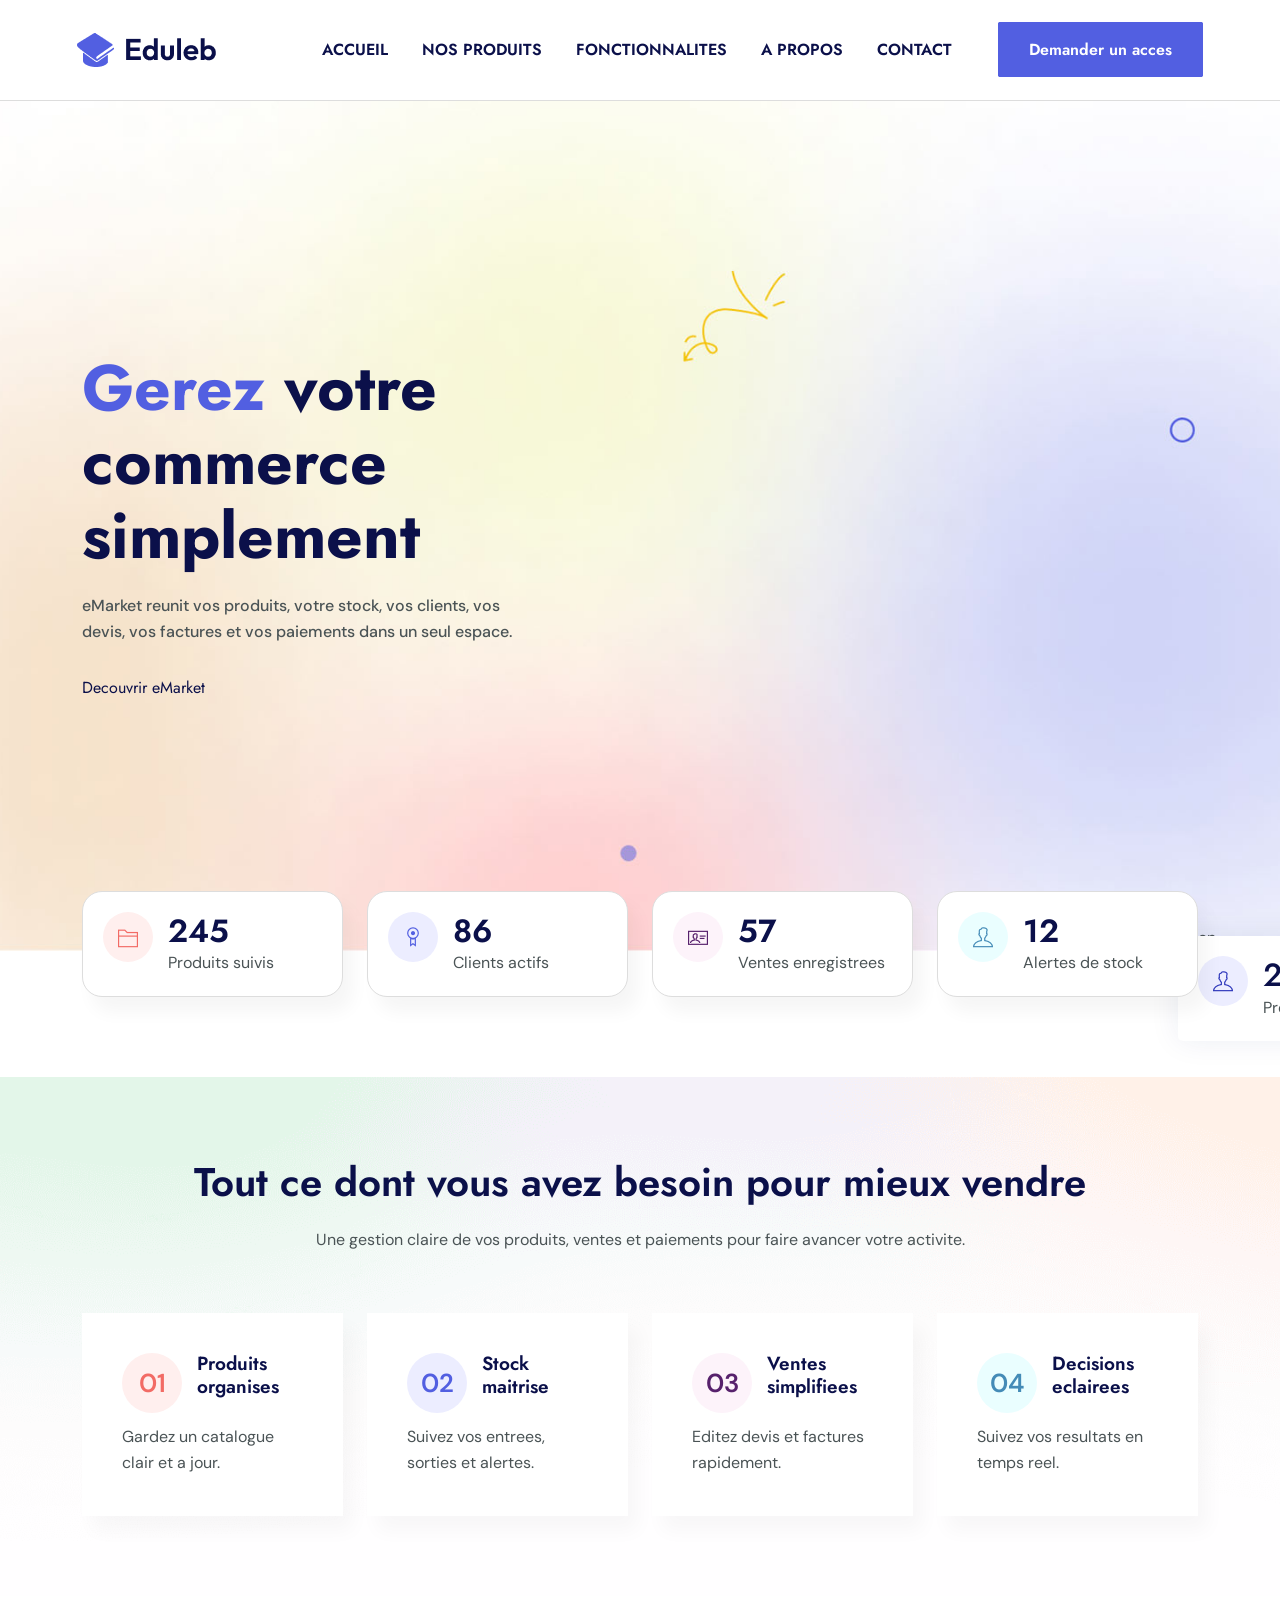
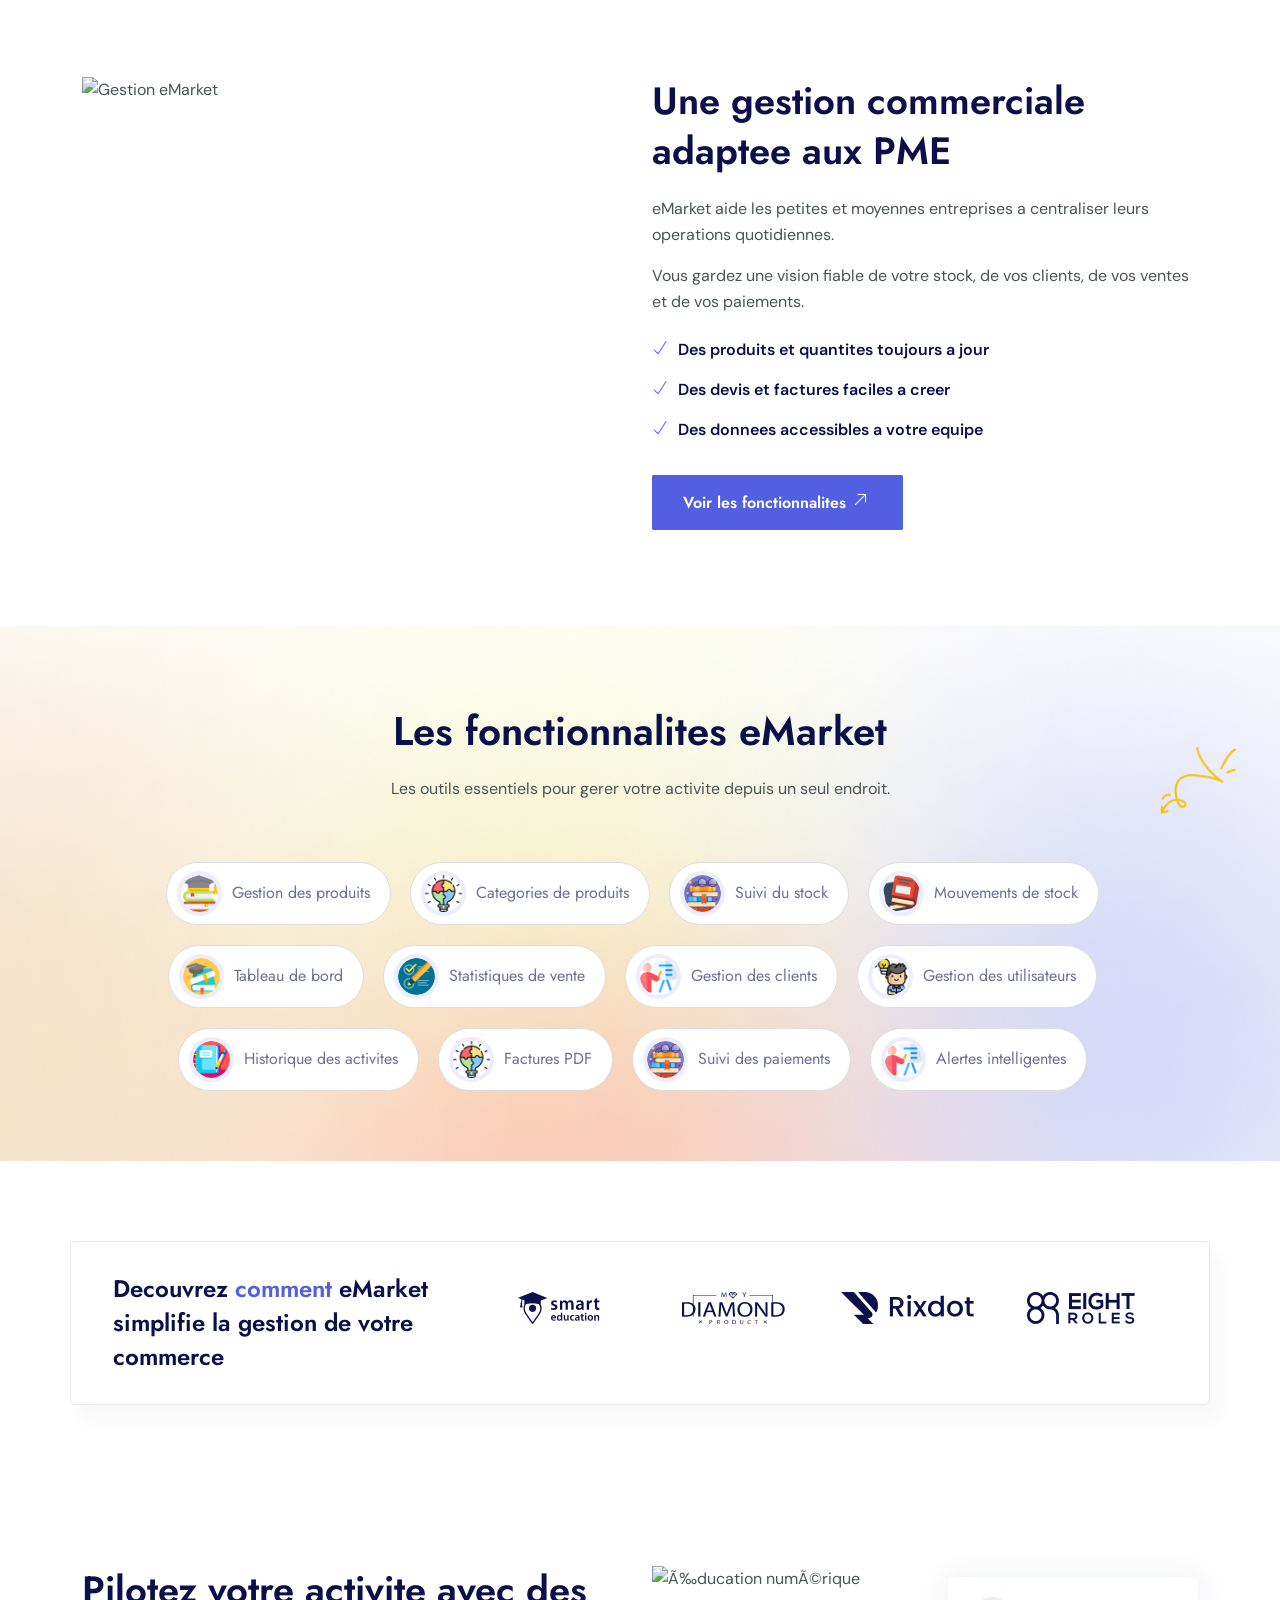
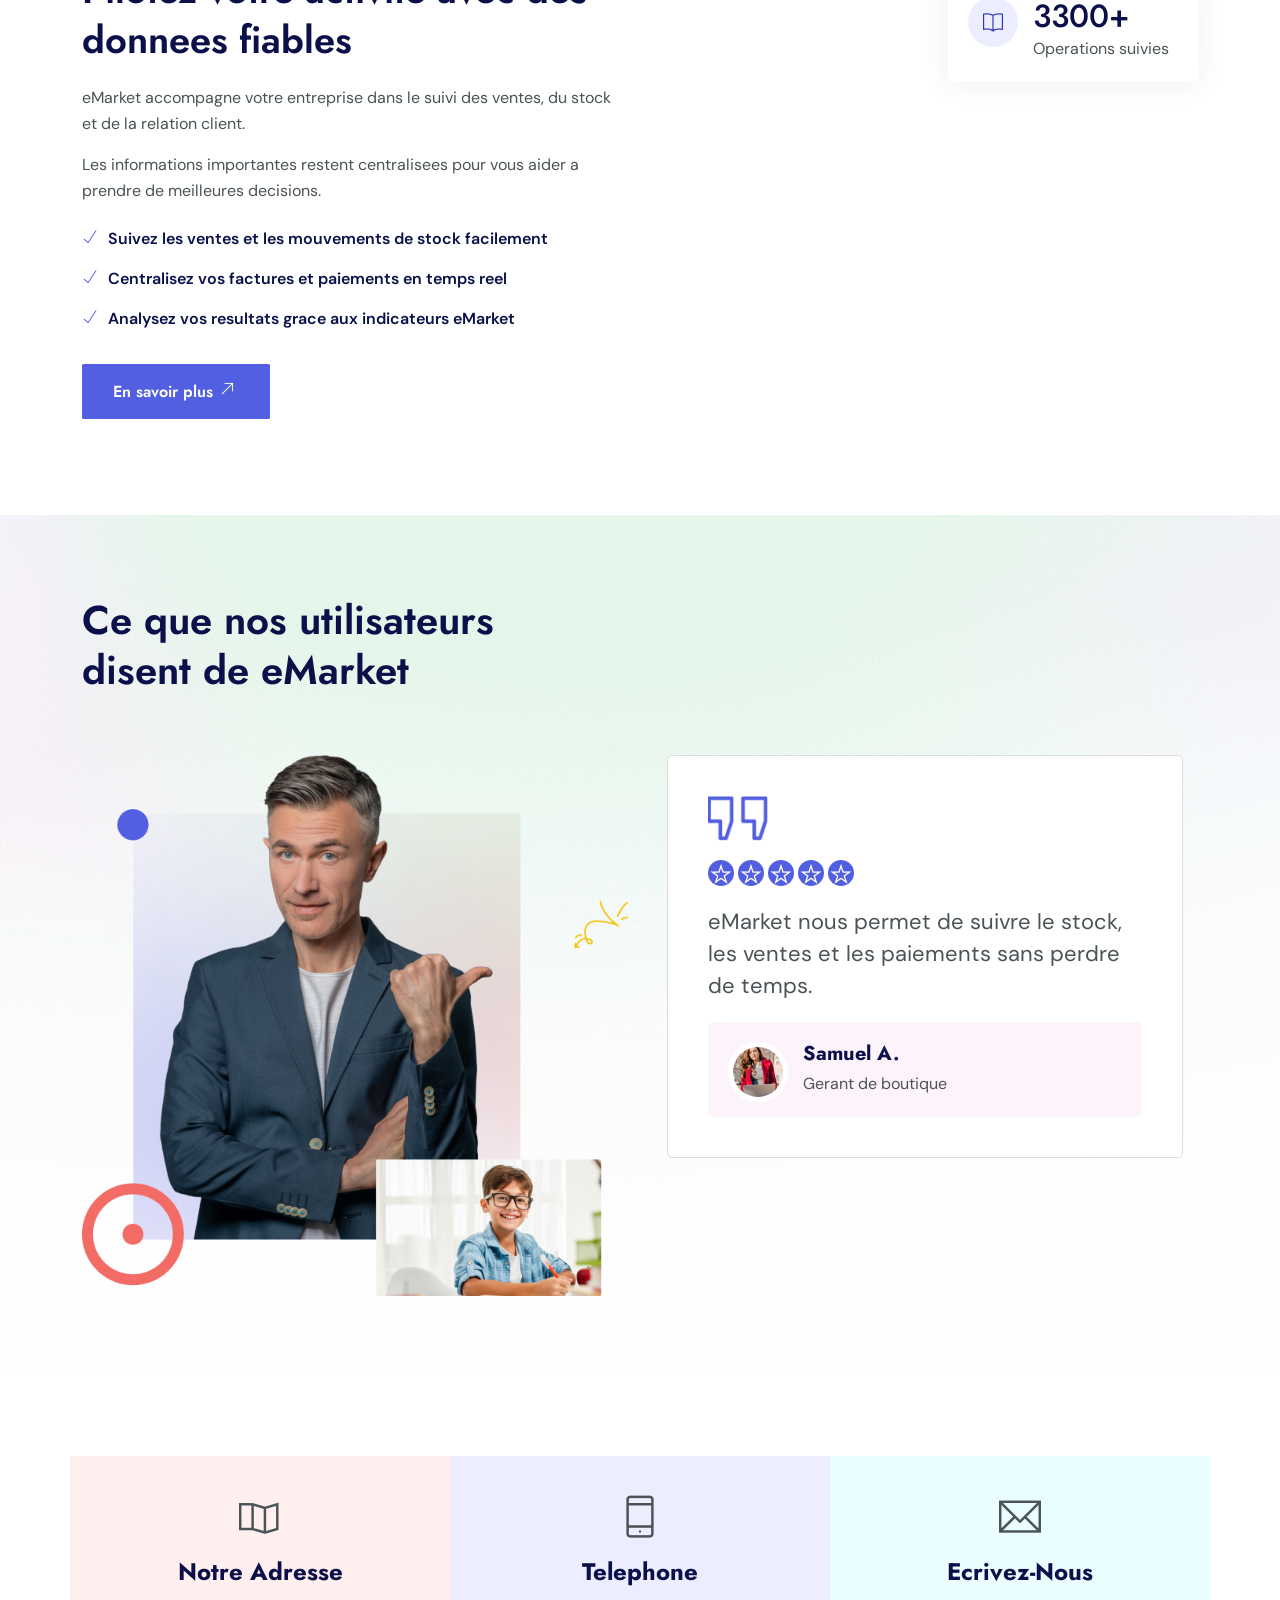
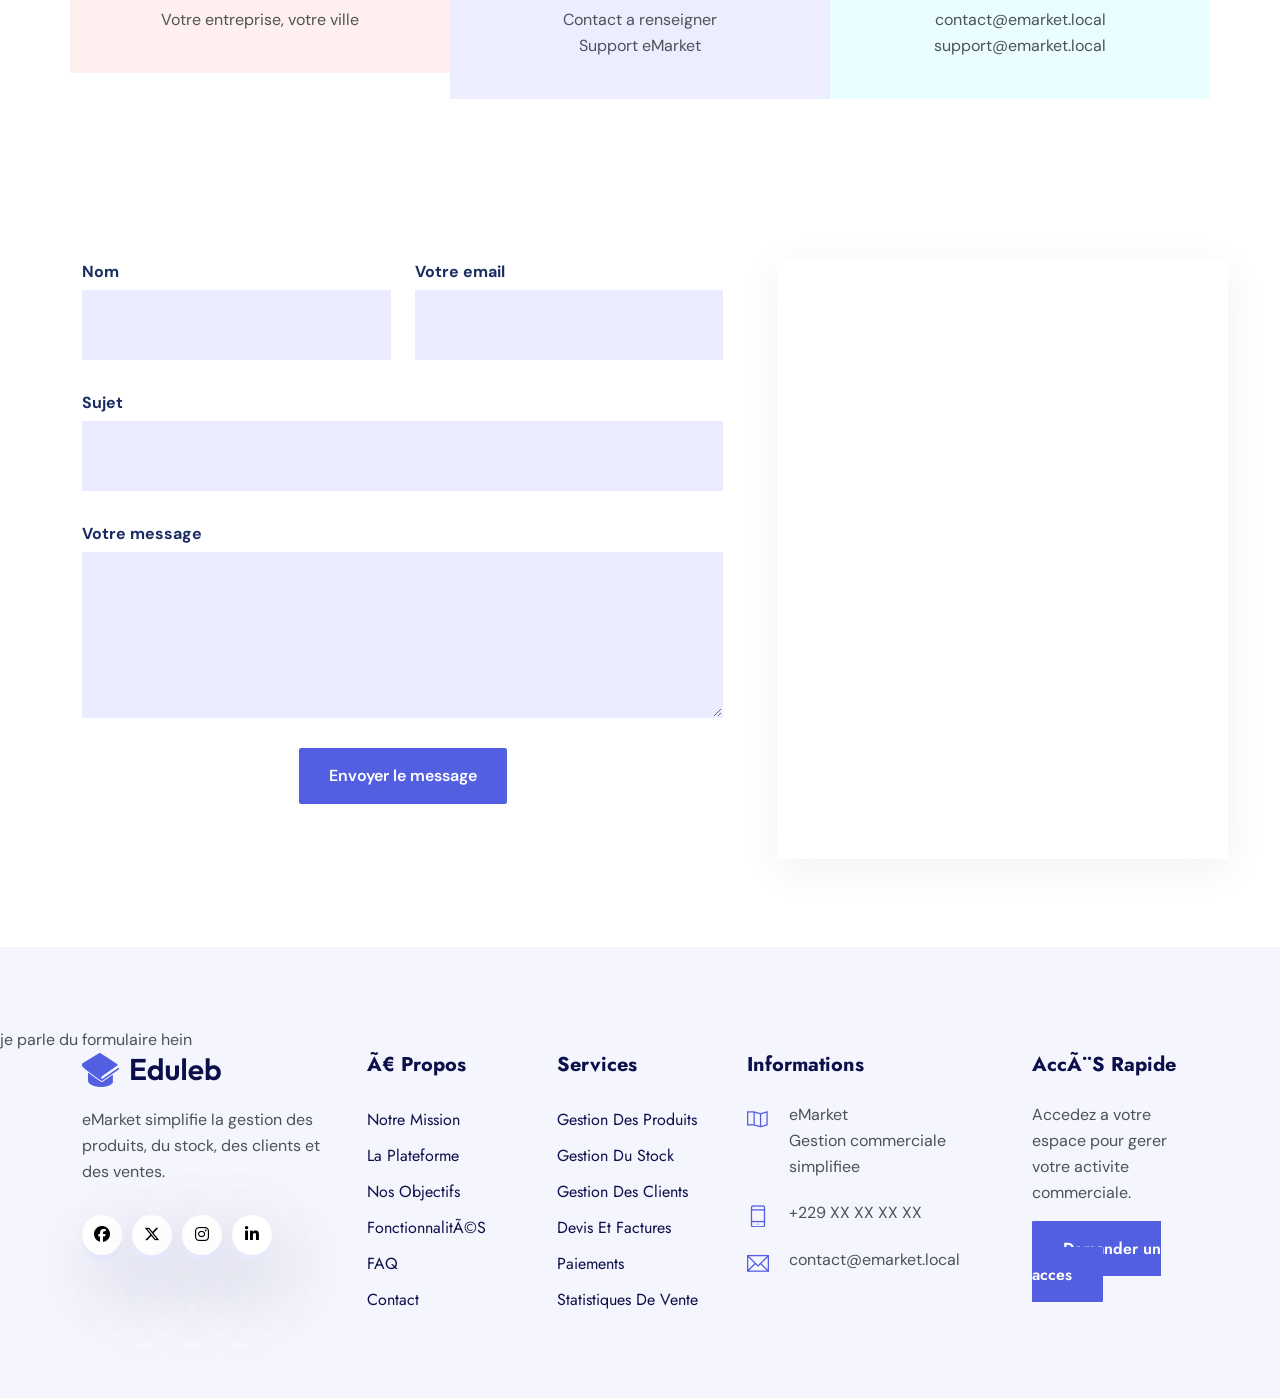
==== font end/index.html @ 676cc9a5 "Mise à jour du projet eMarket et ajout du logo" ====
﻿<!DOCTYPE html>
<html lang="fr">

<head>
    <!-- Meta -->
    <meta charset="utf-8">
    <meta http-equiv="X-UA-Compatible" content="IE=edge">
    <meta name="viewport" content="width=device-width, initial-scale=1, shrink-to-fit=no">
    <meta name="description" content="eMarket - Gestion commerciale pour PME">
    <meta name="keywords" content="produits, stock, clients, devis, factures, paiements">
    <title>eMarket - Gestion commerciale</title>

    <!-- Bootstrap -->
    <link rel="stylesheet" href="assets/bootstrap/css/bootstrap.min.css">
    <!-- Google Fonts -->
    <link href="https://fonts.googleapis.com/css2?family=DM+Sans:ital,opsz,wght@0,9..40,100..1000;1,9..40,100..1000&display=swap" rel="stylesheet">
    <link href="https://fonts.googleapis.com/css2?family=Jost:ital,wght@0,100..900;1,100..900&display=swap" rel="stylesheet">
    <!-- Font Awesome -->
    <link rel="stylesheet" href="https://cdnjs.cloudflare.com/ajax/libs/font-awesome/6.5.2/css/all.min.css">
    <link rel="stylesheet" href="assets/fonts/font-awesome.min.css">
    <link rel="stylesheet" href="assets/fonts/themify-icons.css">
    <!-- Owl Carousel -->
    <link rel="stylesheet" href="assets/owlcarousel/css/owl.carousel.css">
    <link rel="stylesheet" href="assets/owlcarousel/css/owl.theme.css">
    <!-- Mobile Menu -->
    <link rel="stylesheet" href="assets/css/jquery-simple-mobilemenu.css">
    <!-- Magnific Popup -->
    <link rel="stylesheet" href="assets/css/magnific-popup.css">
    <!-- Animate -->
    <link rel="stylesheet" href="assets/css/animate.css">
    <!-- Main Style -->
    <link rel="stylesheet" href="assets/css/style.css">

    <!-- Style additionnel pour le dÃ©filement fluide -->
    <style>
        html {
            scroll-behavior: smooth;
        }
        /* Ajustement pour le menu fixe (si applicable) */
        section[id] {
            scroll-margin-top: 80px;
        }
    </style>

    <!-- HTML5 shim for IE -->
    <!--[if lt IE 9]>
      <script src="https://oss.maxcdn.com/html5shiv/3.7.2/html5shiv.min.js"></script>
      <script src="https://oss.maxcdn.com/respond/1.4.2/respond.min.js"></script>
    <![endif]-->
</head>

<body data-spy="scroll" data-offset="80">

    <!-- ===== PRELOADER ===== -->
    <div class="preloaders">
        <span class="loader"></span>
    </div>

    <!-- ===== NAVBAR ===== -->
    <div id="navigation" class="navbar-light bg-faded site-navigation">
        <div class="container-fluid">
            <div class="row">

                <!-- Logo -->
                <div class="col-20 align-self-center">
                    <div class="site-logo">
                        <a href="#home"><img src="assets/img/logo.png" alt="eMarket"></a>
                    </div>
                </div>

                <!-- Menu principal (liens internes) -->
                <div class="col-60 d-flex">
                    <nav id="main-menu">
    <ul>
        <li><a href="#home">Accueil</a></li>
        <li><a href="#produits">Nos produits</a></li>
        <li><a href="#procedures">Fonctionnalites</a></li>
        <li><a href="#about">A propos</a></li>
        <li><a href="#contact">Contact</a></li>
    </ul>
</nav>
                </div>

                <!-- Bouton espace personnel (lien externe) -->
                <div class="col-20 d-none d-xl-block text-end align-self-center">
                    <a href="#contact" class="btn_one">Demander un acces</a>
                </div>

                <!-- Menu mobile -->
                <ul class="mobile_menu">
    <li><a href="#home">Accueil</a></li>
    <li><a href="#produits">Nos produits</a></li>
    <li><a href="#procedures">Fonctionnalites</a></li>
    <li><a href="#about">A propos</a></li>
    <li><a href="#contact">Contact</a></li>
</ul>

            </div><!-- /row -->
        </div><!-- /container-fluid -->
    </div>
    <!-- ===== END NAVBAR ===== -->


    <!-- ===== SECTION : ACCUEIL (HERO) ===== -->
    <section id="home" class="home_bg hb_height" style="background-image: url(assets/img/bg/home-bg.jpg); background-size:cover; background-position: center center;">
        <div class="container">
            <div class="row">
                <div class="col-lg-6 col-sm-12 col-xs-12">
                    <div class="hero-text ht_top"><h1><span>Gerez</span> votre commerce simplement</h1><p>eMarket reunit vos produits, votre stock, vos clients, vos devis, vos factures et vos paiements dans un seul espace.</p></div>
                    <a href="#produits" class="hero-btn">Decouvrir eMarket</a>
                </div>
                <div class="col-lg-6 col-sm-12 col-xs-12">
                    <div class="hero-text-img">
                        <img src="assets/img/hero2.png" class="img-fluid" alt="Illustration">
                        <div class="home_ps">
                            <span class="ti-user"></span>
                            <h2>245</h2>
                            <p>Produits suivis</p>
                        </div>
                    </div>
                </div>
            </div><!-- /row -->
        </div><!-- /container -->
    </section>
    <!-- ===== END ACCUEIL ===== -->


    <!-- ===== COUNTERS ===== -->
    <section class="count_area counter_feature">
  <div class="container"><div class="row">
    <div class="col-lg-3 col-sm-6 col-xs-12"><div class="single-counter"><span class="ti-folder sc_one"></span><h2 class="counter-num">245</h2><p>Produits suivis</p></div></div>
    <div class="col-lg-3 col-sm-6 col-xs-12"><div class="single-counter"><span class="ti-medall-alt sc_two"></span><h2 class="counter-num">86</h2><p>Clients actifs</p></div></div>
    <div class="col-lg-3 col-sm-6 col-xs-12"><div class="single-counter"><span class="ti-id-badge sc_three"></span><h2 class="counter-num">57</h2><p>Ventes enregistrees</p></div></div>
    <div class="col-lg-3 col-sm-6 col-xs-12"><div class="single-counter"><span class="ti-user sc_four"></span><h2 class="counter-num">12</h2><p>Alertes de stock</p></div></div>
  </div></div>
</section>
    <!-- ===== END COUNTERS ===== -->


    <!-- ===== SECTION : POURQUOI NOUS (prÃ©-about) ===== -->
    <section id="produits" class="top_cat__area section-padding" style="background-image: url(assets/img/bg/shape-1.png); background-size:cover; background-position: center center;">
  <div class="container"><div class="section-title text-center"><h2>Tout ce dont vous avez besoin pour mieux vendre</h2><p>Une gestion claire de vos produits, ventes et paiements pour faire avancer votre activite.</p></div><div class="row">
    <div class="col-lg-3 col-sm-6 col-xs-12 wow fadeInUp"><div class="single_tp"><span class="sc_one">01</span><h3>Produits <br>organises</h3><p>Gardez un catalogue clair et a jour.</p></div></div>
    <div class="col-lg-3 col-sm-6 col-xs-12 wow fadeInUp"><div class="single_tp"><span class="sc_two">02</span><h3>Stock <br>maitrise</h3><p>Suivez vos entrees, sorties et alertes.</p></div></div>
    <div class="col-lg-3 col-sm-6 col-xs-12 wow fadeInUp"><div class="single_tp"><span class="sc_three">03</span><h3>Ventes <br>simplifiees</h3><p>Editez devis et factures rapidement.</p></div></div>
    <div class="col-lg-3 col-sm-6 col-xs-12 wow fadeInUp"><div class="single_tp"><span class="sc_four">04</span><h3>Decisions <br>eclairees</h3><p>Suivez vos resultats en temps reel.</p></div></div>
  </div></div>
</section>
    <!-- ===== END POURQUOI NOUS ===== -->


    <!-- ===== SECTION : Ã€ PROPOS ===== -->
    <section id="about" class="ab_area section-padding">
        <div class="container">
            <div class="row">
                <div class="col-lg-6 col-sm-12 col-xs-12 wow fadeInUp" data-wow-duration="1s" data-wow-delay="0.2s" data-wow-offset="0">
                    <div class="ab_img">
                        <img src="assets/img/imageprof.png" class="img-fluid" alt="Gestion eMarket">
                    </div>
                </div>
                <div class="col-lg-6 col-sm-12 col-xs-12 wow fadeInUp" data-wow-duration="1s" data-wow-delay="0.1s" data-wow-offset="0">
                    <div class="ab_content"><h2>Une gestion commerciale adaptee aux PME</h2><p>eMarket aide les petites et moyennes entreprises a centraliser leurs operations quotidiennes.</p><p>Vous gardez une vision fiable de votre stock, de vos clients, de vos ventes et de vos paiements.</p><ul><li><span class="ti-check"></span>Des produits et quantites toujours a jour</li><li><span class="ti-check"></span>Des devis et factures faciles a creer</li><li><span class="ti-check"></span>Des donnees accessibles a votre equipe</li></ul><a class="btn_one" href="#procedures">Voir les fonctionnalites <i class="ti-arrow-top-right"></i></a>
                    </div>
                </div>
            </div><!-- /row -->
        </div><!-- /container -->
    </section>
    <!-- ===== END Ã€ PROPOS ===== -->


    <!-- ===== SECTION : PROCÃ‰DURES (FonctionnalitÃ©s) ===== -->
    <section id="procedures" class="top_cat__area section-padding" style="background-image: url(assets/img/bg/section-2.jpg); background-size:cover; background-position:center center;">
        <div class="container">
            <div class="section-title text-center"><h2>Les fonctionnalites eMarket</h2><p>Les outils essentiels pour gerer votre activite depuis un seul endroit.</p></div>
            <div class="row">
                <div class="col-lg-12 col-sm-12 col-xs-12">
                    <div class="cat_list"><ul>
  <li><a href="#produits"><img src="assets/img/e1.png" alt="">Gestion des produits</a></li>
  <li><a href="#produits"><img src="assets/img/e2.png" alt="">Categories de produits</a></li>
  <li><a href="#produits"><img src="assets/img/e3.png" alt="">Suivi du stock</a></li>
  <li><a href="#"><img src="assets/img/e4.png" alt="">Mouvements de stock</a></li>
  <li><a href="#"><img src="assets/img/e5.png" alt="">Tableau de bord</a></li>
  <li><a href="#"><img src="assets/img/e6.png" alt="">Statistiques de vente</a></li>
  <li><a href="#"><img src="assets/img/e7.png" alt="">Gestion des clients</a></li>
  <li><a href="#"><img src="assets/img/e8.png" alt="">Gestion des utilisateurs</a></li>
  <li><a href="#"><img src="assets/img/e9.png" alt="">Historique des activites</a></li>
  <li><a href="#"><img src="assets/img/e2.png" alt="">Factures PDF</a></li>
  <li><a href="#"><img src="assets/img/e3.png" alt="">Suivi des paiements</a></li>
  <li><a href="#"><img src="assets/img/e7.png" alt="">Alertes intelligentes</a></li>
</ul></div>
                </div>
            </div><!-- /row -->
        </div><!-- /container -->
    </section>
    <!-- ===== END PROCÃ‰DURES ===== -->


    <!-- ===== PARTENAIRES ===== -->
    <div class="partner-logo section-padding">
        <div class="container">
            <div class="row part_bg">
                <div class="col-lg-4 col-sm-4 col-xs-12">
                    <div class="partner_title"><h3>Decouvrez <span>comment</span> eMarket simplifie la gestion de votre commerce</h3></div>
                </div>
                <div class="col-lg-8 col-sm-8 col-xs-12 text-center">
                    <div class="partner">
                        <a href="#"><img src="assets/img/clients/1.png" alt="partenaire"></a>
                        <a href="#"><img src="assets/img/clients/2.png" alt="partenaire"></a>
                        <a href="#"><img src="assets/img/clients/3.png" alt="partenaire"></a>
                        <a href="#"><img src="assets/img/clients/4.png" alt="partenaire"></a>
                        <a href="#"><img src="assets/img/clients/5.png" alt="partenaire"></a>
                        <a href="#"><img src="assets/img/clients/2.png" alt="partenaire"></a>
                        <a href="#"><img src="assets/img/clients/1.png" alt="partenaire"></a>
                        <a href="#"><img src="assets/img/clients/3.png" alt="partenaire"></a>
                        <a href="#"><img src="assets/img/clients/4.png" alt="partenaire"></a>
                    </div>
                </div>
            </div><!-- /row -->
        </div><!-- /container -->
    </div>
    <!-- ===== END PARTENAIRES ===== -->


    <!-- ===== SECTION : PROMO / ENGAGEMENT ===== -->
    <section class="ab_area section-padding">
        <div class="container">
            <div class="row">
                <div class="col-lg-6 col-sm-12 col-xs-12 wow fadeInUp" data-wow-duration="1s" data-wow-delay="0.1s" data-wow-offset="0">
                    <div class="ab_content">
                        <h2>Pilotez votre activite avec des donnees fiables</h2><p>eMarket accompagne votre entreprise dans le suivi des ventes, du stock et de la relation client.</p><p>Les informations importantes restent centralisees pour vous aider a prendre de meilleures decisions.</p><ul><li><span class="ti-check"></span>Suivez les ventes et les mouvements de stock facilement</li><li><span class="ti-check"></span>Centralisez vos factures et paiements en temps reel</li><li><span class="ti-check"></span>Analysez vos resultats grace aux indicateurs eMarket</li></ul>
                        <a class="btn_one" href="#contact">En savoir plus <i class="ti-arrow-top-right"></i></a>
                    </div>
                </div>
                <div class="col-lg-6 col-sm-12 col-xs-12 wow fadeInUp" data-wow-duration="1s" data-wow-delay="0.2s" data-wow-offset="0">
                    <div class="ab_img">
                        <img src="assets/img/image.png" class="img-fluid" alt="Ã‰ducation numÃ©rique">
                        <div class="home_ps2">
                            <span class="ti-book"></span>
                            <h2> 3300+</h2>
                            <p>Operations suivies</p>
                        </div>
                    </div>
                </div>
            </div><!-- /row -->
        </div><!-- /container -->
    </section>
    <!-- ===== END PROMO ===== -->


    <!-- ===== TESTIMONIALS ===== -->
    <section class="testi_area section-padding">
        <div class="container">
            <div class="section-title"><h2>Ce que nos utilisateurs <br>disent de eMarket</h2></div>
            <div class="row">
                <div class="col-lg-6 col-sm-12 col-xs-12">
                    <div class="ab_img">
                        <img src="assets/img/review.png" class="img-fluid" alt="Avis">
                    </div>
                </div>
                <div class="col-lg-6 col-sm-12 col-xs-12">
                    <div id="testimonial-slider" class="owl-carousel">
                        <!-- TÃ©moignage 1 -->
                        <div class="testimonial">
                            <img src="assets/img/quote.png" alt="">
                            <div class="testimonial_content"><i class="ti-star"></i><i class="ti-star"></i><i class="ti-star"></i><i class="ti-star"></i><i class="ti-star"></i><p>eMarket nous permet de suivre le stock, les ventes et les paiements sans perdre de temps.</p></div>
                            <div class="testi_pic_title">
                                <img src="assets/img/testimonial/1.png" alt="">
                                <h4>Samuel A.</h4><p>Gerant de boutique</p>
                            </div>
                        </div>
                        <!-- TÃ©moignage 2 -->
                        <div class="testimonial">
                            <img src="assets/img/quote.png" alt="">
                            <div class="testimonial_content"><i class="ti-star"></i><i class="ti-star"></i><i class="ti-star"></i><i class="ti-star"></i><i class="ti-star"></i><p>eMarket nous permet de suivre le stock, les ventes et les paiements sans perdre de temps.</p></div>
                            <div class="testi_pic_title">
                                <img src="assets/img/testimonial/2.png" alt="">
                                <h4>Clarisse M.</h4><p>Responsable des ventes</p>
                            </div>
                        </div>
                        <!-- TÃ©moignage 3 -->
                        <div class="testimonial">
                            <img src="assets/img/quote.png" alt="">
                            <div class="testimonial_content"><i class="ti-star"></i><i class="ti-star"></i><i class="ti-star"></i><i class="ti-star"></i><i class="ti-star"></i><p>eMarket nous permet de suivre le stock, les ventes et les paiements sans perdre de temps.</p></div>
                            <div class="testi_pic_title">
                                <img src="assets/img/testimonial/3.png" alt="">
                                <h4>Paul K.</h4><p>Gestionnaire de stock</p>
                            </div>
                        </div>
                    </div><!-- /owl-carousel -->
                </div>
            </div><!-- /row -->
        </div><!-- /container -->
    </section>
    <!-- ===== END TESTIMONIALS ===== -->


    <!-- ===== SECTION : CONTACT ===== -->
   <section class="address_area section-padding">
			<div class="container">
				<div class="row text-center">
					<div class="col-lg-4 col-sm-4 col-xs-12 no-padding wow fadeInUp" data-wow-duration="1s" data-wow-delay="0.1s" data-wow-offset="0">
						<div class="single_address sa_one">
							<i class="ti-map"></i>
							<h4>Notre adresse</h4>
							<p>Votre entreprise, votre ville</p>
						</div>
					</div><!-- END COL -->
					<div class="col-lg-4 col-sm-4 col-xs-12 no-padding wow fadeInUp" data-wow-duration="1s" data-wow-delay="0.2s" data-wow-offset="0">
						<div class="single_address sa_two">
							<i class="ti-mobile"></i>
							<h4>Telephone</h4>
							<p>Contact a renseigner</p>
							<p>Support eMarket</p>
						</div>
					</div><!-- END COL -->
					<div class="col-lg-4 col-sm-4 col-xs-12 no-padding wow fadeInUp" data-wow-duration="1s" data-wow-delay="0.3s" data-wow-offset="0">
						<div class="single_address sa_three">
							<i class="ti-email"></i>
							<h4>Ecrivez-nous</h4>
							<p>contact@emarket.local</p>
							<p>support@emarket.local</p>
						</div>
					</div><!-- END COL -->			  
				</div><!--- END ROW -->
			</div><!--- END CONTAINER -->
		</section>
		<!-- END ADDRESS -->	

		<!-- CONTACT -->
		<div id="contact" class="contact_area section-padding">
			<div class="container">			
				<div class="row">					
					<div class="col-lg-7 col-sm-12 col-xs-12 wow fadeInUp" data-wow-duration="1s" data-wow-delay="0.2s" data-wow-offset="0">		
						<div class="contact">
							<form class="form" name="enq" method="post" action="contact.php" onsubmit="return validation();">
								<div class="row">
									<div class="form-group col-md-6">
										<label for="">Nom</label>
										<input type="text" name="name" class="form-control" required="required">
									</div>
									<div class="form-group col-md-6">
										<label for="">Votre email</label>
										<input type="email" name="email" class="form-control" required="required">
									</div>
									<div class="form-group col-md-12">
										<label for="">Sujet</label>
										<input type="text" name="subject" class="form-control" required="required">
									</div>
									<div class="form-group col-md-12">
										<label for="">Votre message</label>
										<textarea rows="6" name="message" class="form-control" required="required"></textarea>
									</div>
									<div class="col-md-12 text-center">
										<button type="submit" value="Send message" name="submit" id="submitButton" class="btn_one" title="Submit Your Message!">Envoyer le message</button>
									</div>
								</div>
							</form>
						</div>
					</div><!-- END COL  -->
					<div class="col-lg-5 col-sm-12 col-xs-12 wow fadeInUp" data-wow-duration="1s" data-wow-delay="0.2s" data-wow-offset="0">		<div class="map">
							<iframe src="https://www.google.com/maps/place/Cit%C3%A9+minist%C3%A9rielle/@6.3512042,2.4020654,17z/data=!3m1!4b1!4m6!3m5!1s0x1023550029eecbe3:0xfcd75e8dc0c31c58!8m2!3d6.3512042!4d2.4046457!16s%2Fg%2F11zj64pgjc?hl=bn&entry=ttu&g_ep=EgoyMDI2MDcxNS4wIKXMDSoASAFQAw%3D%3D" style="border:0;" allowfullscreen="" aria-hidden="false" tabindex="0"></iframe>
						</div>					
					</div><!-- END COL  -->				
				</div><!-- END ROW -->				
			</div><!--- END CONTAINER -->
		</div>
    <!-- ===== END CONTACT ===== -->


    <!-- ===== FOOTER ===== -->
    <div class="footer section-padding">je parle du formulaire hein
        
        <div class="container">
            <div class="row">

                <!-- Colonne 1 - Logo & rÃ©seaux -->
                <div class="col-lg-3 col-sm-6 col-xs-12">
                    <div class="single_footer">
                        <a href="#home"><img src="assets/img/logo.png" alt="eMarket"></a>
                        <p>eMarket simplifie la gestion des produits, du stock, des clients et des ventes.</p>
                        <div class="social_profile">
                            <ul>
                                <li><a class="f_facebook" href="#"><i class="fa-brands fa-facebook-f"></i></a></li>
                                <li><a class="f_twitter" href="#"><i class="fa-brands fa-x-twitter"></i></a></li>
                                <li><a class="f_instagram" href="#"><i class="fa-brands fa-instagram"></i></a></li>
                                <li><a class="f_linkedin" href="#"><i class="fa-brands fa-linkedin-in"></i></a></li>
                            </ul>
                        </div>
                    </div>
                </div>

                <!-- Colonne 2 - Ã€ propos (liens internes) -->
                <div class="col-lg-2 col-sm-6 col-xs-12">
                    <div class="single_footer">
                        <h4>Ã€ propos</h4>
                        <ul>
                            <li><a href="#about">Notre mission</a></li>
                            <li><a href="#procedures">La plateforme</a></li>
                            <li><a href="#about">Nos objectifs</a></li>
                            <li><a href="#procedures">FonctionnalitÃ©s</a></li>
                            <li><a href="#contact">FAQ</a></li>
                            <li><a href="#contact">Contact</a></li>
                        </ul>
                    </div>
                </div>

                <!-- Colonne 3 - Services (liens internes) -->
                <div class="col-lg-2 col-sm-6 col-xs-12">
                    <div class="single_footer">
                        <h4>Services</h4>
                        <ul><li><a href="#produits">Gestion des produits</a></li><li><a href="#produits">Gestion du stock</a></li><li><a href="#procedures">Gestion des clients</a></li><li><a href="#procedures">Devis et factures</a></li><li><a href="#procedures">Paiements</a></li><li><a href="#procedures">Statistiques de vente</a></li></ul>
                    </div>
                </div>

                <!-- Colonne 4 - CoordonnÃ©es -->
                <div class="col-lg-3 col-sm-6 col-xs-12">
                    <div class="single_footer">
                        <h4>Informations</h4>
                        <div class="sf_contact">
                            <span class="ti-map"></span>
                            <p>eMarket<br>Gestion commerciale simplifiee</p>
                        </div>
                        <div class="sf_contact">
                            <span class="ti-mobile"></span>
                            <p>+229 XX XX XX XX</p>
                        </div>
                        <div class="sf_contact">
                            <span class="ti-email"></span>
                            <p>contact@emarket.local</p>
                        </div>
                    </div>
                </div>

                <!-- Colonne 5 - AccÃ¨s rapide / Login -->
                <div class="col-lg-2 col-sm-6 col-xs-12">
                    <div class="single_footer">
                        <h4>AccÃ¨s rapide</h4>
                        <p>Accedez a votre espace pour gerer votre activite commerciale.</p>
                        <a href="#contact" class="btn_one">Demander un acces</a>
                    </div>
                </div>

            </div><!-- /row -->
        </div><!-- /container -->
    </div>
    <!-- ===== END FOOTER ===== -->


    <!-- ===== SCRIPTS ===== -->
    <script src="assets/js/jquery-1.12.4.min.js"></script>
    <script src="assets/bootstrap/js/bootstrap.min.js"></script>
    <script src="assets/js/modernizr-2.8.3.min.js"></script>
    <script src="assets/js/jquery-simple-mobilemenu.js"></script>
    <script src="assets/owlcarousel/js/owl.carousel.min.js"></script>
    <script src="assets/js/jquery.magnific-popup.min.js"></script>
    <script src="assets/js/jquery.inview.min.js"></script>
    <script src="assets/js/scrolltopcontrol.js"></script>
    <script src="assets/js/wow.min.js"></script>
    <script src="assets/js/scripts.js"></script>

</body>

</html>
---- font end/assets/fonts/themify-icons.css ----
@font-face {
	font-family: 'themify';
	src:url('../fonts/themify.eot?-fvbane');
	src:url('../fonts/themify.eot?#iefix-fvbane') format('embedded-opentype'),
		url('../fonts/themify.woff?-fvbane') format('woff'),
		url('../fonts/themify.ttf?-fvbane') format('truetype'),
		url('../fonts/themify.svg?-fvbane#themify') format('svg');
	font-weight: normal;
	font-style: normal;
}

[class^="ti-"], [class*=" ti-"] {
	font-family: 'themify';
	speak: none;
	font-style: normal;
	font-weight: normal;
	font-variant: normal;
	text-transform: none;
	line-height: 1;

	/* Better Font Rendering =========== */
	-webkit-font-smoothing: antialiased;
	-moz-osx-font-smoothing: grayscale;
}

.ti-wand:before {
	content: "\e600";
}
.ti-volume:before {
	content: "\e601";
}
.ti-user:before {
	content: "\e602";
}
.ti-unlock:before {
	content: "\e603";
}
.ti-unlink:before {
	content: "\e604";
}
.ti-trash:before {
	content: "\e605";
}
.ti-thought:before {
	content: "\e606";
}
.ti-target:before {
	content: "\e607";
}
.ti-tag:before {
	content: "\e608";
}
.ti-tablet:before {
	content: "\e609";
}
.ti-star:before {
	content: "\e60a";
}
.ti-spray:before {
	content: "\e60b";
}
.ti-signal:before {
	content: "\e60c";
}
.ti-shopping-cart:before {
	content: "\e60d";
}
.ti-shopping-cart-full:before {
	content: "\e60e";
}
.ti-settings:before {
	content: "\e60f";
}
.ti-search:before {
	content: "\e610";
}
.ti-zoom-in:before {
	content: "\e611";
}
.ti-zoom-out:before {
	content: "\e612";
}
.ti-cut:before {
	content: "\e613";
}
.ti-ruler:before {
	content: "\e614";
}
.ti-ruler-pencil:before {
	content: "\e615";
}
.ti-ruler-alt:before {
	content: "\e616";
}
.ti-bookmark:before {
	content: "\e617";
}
.ti-bookmark-alt:before {
	content: "\e618";
}
.ti-reload:before {
	content: "\e619";
}
.ti-plus:before {
	content: "\e61a";
}
.ti-pin:before {
	content: "\e61b";
}
.ti-pencil:before {
	content: "\e61c";
}
.ti-pencil-alt:before {
	content: "\e61d";
}
.ti-paint-roller:before {
	content: "\e61e";
}
.ti-paint-bucket:before {
	content: "\e61f";
}
.ti-na:before {
	content: "\e620";
}
.ti-mobile:before {
	content: "\e621";
}
.ti-minus:before {
	content: "\e622";
}
.ti-medall:before {
	content: "\e623";
}
.ti-medall-alt:before {
	content: "\e624";
}
.ti-marker:before {
	content: "\e625";
}
.ti-marker-alt:before {
	content: "\e626";
}
.ti-arrow-up:before {
	content: "\e627";
}
.ti-arrow-right:before {
	content: "\e628";
}
.ti-arrow-left:before {
	content: "\e629";
}
.ti-arrow-down:before {
	content: "\e62a";
}
.ti-lock:before {
	content: "\e62b";
}
.ti-location-arrow:before {
	content: "\e62c";
}
.ti-link:before {
	content: "\e62d";
}
.ti-layout:before {
	content: "\e62e";
}
.ti-layers:before {
	content: "\e62f";
}
.ti-layers-alt:before {
	content: "\e630";
}
.ti-key:before {
	content: "\e631";
}
.ti-import:before {
	content: "\e632";
}
.ti-image:before {
	content: "\e633";
}
.ti-heart:before {
	content: "\e634";
}
.ti-heart-broken:before {
	content: "\e635";
}
.ti-hand-stop:before {
	content: "\e636";
}
.ti-hand-open:before {
	content: "\e637";
}
.ti-hand-drag:before {
	content: "\e638";
}
.ti-folder:before {
	content: "\e639";
}
.ti-flag:before {
	content: "\e63a";
}
.ti-flag-alt:before {
	content: "\e63b";
}
.ti-flag-alt-2:before {
	content: "\e63c";
}
.ti-eye:before {
	content: "\e63d";
}
.ti-export:before {
	content: "\e63e";
}
.ti-exchange-vertical:before {
	content: "\e63f";
}
.ti-desktop:before {
	content: "\e640";
}
.ti-cup:before {
	content: "\e641";
}
.ti-crown:before {
	content: "\e642";
}
.ti-comments:before {
	content: "\e643";
}
.ti-comment:before {
	content: "\e644";
}
.ti-comment-alt:before {
	content: "\e645";
}
.ti-close:before {
	content: "\e646";
}
.ti-clip:before {
	content: "\e647";
}
.ti-angle-up:before {
	content: "\e648";
}
.ti-angle-right:before {
	content: "\e649";
}
.ti-angle-left:before {
	content: "\e64a";
}
.ti-angle-down:before {
	content: "\e64b";
}
.ti-check:before {
	content: "\e64c";
}
.ti-check-box:before {
	content: "\e64d";
}
.ti-camera:before {
	content: "\e64e";
}
.ti-announcement:before {
	content: "\e64f";
}
.ti-brush:before {
	content: "\e650";
}
.ti-briefcase:before {
	content: "\e651";
}
.ti-bolt:before {
	content: "\e652";
}
.ti-bolt-alt:before {
	content: "\e653";
}
.ti-blackboard:before {
	content: "\e654";
}
.ti-bag:before {
	content: "\e655";
}
.ti-move:before {
	content: "\e656";
}
.ti-arrows-vertical:before {
	content: "\e657";
}
.ti-arrows-horizontal:before {
	content: "\e658";
}
.ti-fullscreen:before {
	content: "\e659";
}
.ti-arrow-top-right:before {
	content: "\e65a";
}
.ti-arrow-top-left:before {
	content: "\e65b";
}
.ti-arrow-circle-up:before {
	content: "\e65c";
}
.ti-arrow-circle-right:before {
	content: "\e65d";
}
.ti-arrow-circle-left:before {
	content: "\e65e";
}
.ti-arrow-circle-down:before {
	content: "\e65f";
}
.ti-angle-double-up:before {
	content: "\e660";
}
.ti-angle-double-right:before {
	content: "\e661";
}
.ti-angle-double-left:before {
	content: "\e662";
}
.ti-angle-double-down:before {
	content: "\e663";
}
.ti-zip:before {
	content: "\e664";
}
.ti-world:before {
	content: "\e665";
}
.ti-wheelchair:before {
	content: "\e666";
}
.ti-view-list:before {
	content: "\e667";
}
.ti-view-list-alt:before {
	content: "\e668";
}
.ti-view-grid:before {
	content: "\e669";
}
.ti-uppercase:before {
	content: "\e66a";
}
.ti-upload:before {
	content: "\e66b";
}
.ti-underline:before {
	content: "\e66c";
}
.ti-truck:before {
	content: "\e66d";
}
.ti-timer:before {
	content: "\e66e";
}
.ti-ticket:before {
	content: "\e66f";
}
.ti-thumb-up:before {
	content: "\e670";
}
.ti-thumb-down:before {
	content: "\e671";
}
.ti-text:before {
	content: "\e672";
}
.ti-stats-up:before {
	content: "\e673";
}
.ti-stats-down:before {
	content: "\e674";
}
.ti-split-v:before {
	content: "\e675";
}
.ti-split-h:before {
	content: "\e676";
}
.ti-smallcap:before {
	content: "\e677";
}
.ti-shine:before {
	content: "\e678";
}
.ti-shift-right:before {
	content: "\e679";
}
.ti-shift-left:before {
	content: "\e67a";
}
.ti-shield:before {
	content: "\e67b";
}
.ti-notepad:before {
	content: "\e67c";
}
.ti-server:before {
	content: "\e67d";
}
.ti-quote-right:before {
	content: "\e67e";
}
.ti-quote-left:before {
	content: "\e67f";
}
.ti-pulse:before {
	content: "\e680";
}
.ti-printer:before {
	content: "\e681";
}
.ti-power-off:before {
	content: "\e682";
}
.ti-plug:before {
	content: "\e683";
}
.ti-pie-chart:before {
	content: "\e684";
}
.ti-paragraph:before {
	content: "\e685";
}
.ti-panel:before {
	content: "\e686";
}
.ti-package:before {
	content: "\e687";
}
.ti-music:before {
	content: "\e688";
}
.ti-music-alt:before {
	content: "\e689";
}
.ti-mouse:before {
	content: "\e68a";
}
.ti-mouse-alt:before {
	content: "\e68b";
}
.ti-money:before {
	content: "\e68c";
}
.ti-microphone:before {
	content: "\e68d";
}
.ti-menu:before {
	content: "\e68e";
}
.ti-menu-alt:before {
	content: "\e68f";
}
.ti-map:before {
	content: "\e690";
}
.ti-map-alt:before {
	content: "\e691";
}
.ti-loop:before {
	content: "\e692";
}
.ti-location-pin:before {
	content: "\e693";
}
.ti-list:before {
	content: "\e694";
}
.ti-light-bulb:before {
	content: "\e695";
}
.ti-Italic:before {
	content: "\e696";
}
.ti-info:before {
	content: "\e697";
}
.ti-infinite:before {
	content: "\e698";
}
.ti-id-badge:before {
	content: "\e699";
}
.ti-hummer:before {
	content: "\e69a";
}
.ti-home:before {
	content: "\e69b";
}
.ti-help:before {
	content: "\e69c";
}
.ti-headphone:before {
	content: "\e69d";
}
.ti-harddrives:before {
	content: "\e69e";
}
.ti-harddrive:before {
	content: "\e69f";
}
.ti-gift:before {
	content: "\e6a0";
}
.ti-game:before {
	content: "\e6a1";
}
.ti-filter:before {
	content: "\e6a2";
}
.ti-files:before {
	content: "\e6a3";
}
.ti-file:before {
	content: "\e6a4";
}
.ti-eraser:before {
	content: "\e6a5";
}
.ti-envelope:before {
	content: "\e6a6";
}
.ti-download:before {
	content: "\e6a7";
}
.ti-direction:before {
	content: "\e6a8";
}
.ti-direction-alt:before {
	content: "\e6a9";
}
.ti-dashboard:before {
	content: "\e6aa";
}
.ti-control-stop:before {
	content: "\e6ab";
}
.ti-control-shuffle:before {
	content: "\e6ac";
}
.ti-control-play:before {
	content: "\e6ad";
}
.ti-control-pause:before {
	content: "\e6ae";
}
.ti-control-forward:before {
	content: "\e6af";
}
.ti-control-backward:before {
	content: "\e6b0";
}
.ti-cloud:before {
	content: "\e6b1";
}
.ti-cloud-up:before {
	content: "\e6b2";
}
.ti-cloud-down:before {
	content: "\e6b3";
}
.ti-clipboard:before {
	content: "\e6b4";
}
.ti-car:before {
	content: "\e6b5";
}
.ti-calendar:before {
	content: "\e6b6";
}
.ti-book:before {
	content: "\e6b7";
}
.ti-bell:before {
	content: "\e6b8";
}
.ti-basketball:before {
	content: "\e6b9";
}
.ti-bar-chart:before {
	content: "\e6ba";
}
.ti-bar-chart-alt:before {
	content: "\e6bb";
}
.ti-back-right:before {
	content: "\e6bc";
}
.ti-back-left:before {
	content: "\e6bd";
}
.ti-arrows-corner:before {
	content: "\e6be";
}
.ti-archive:before {
	content: "\e6bf";
}
.ti-anchor:before {
	content: "\e6c0";
}
.ti-align-right:before {
	content: "\e6c1";
}
.ti-align-left:before {
	content: "\e6c2";
}
.ti-align-justify:before {
	content: "\e6c3";
}
.ti-align-center:before {
	content: "\e6c4";
}
.ti-alert:before {
	content: "\e6c5";
}
.ti-alarm-clock:before {
	content: "\e6c6";
}
.ti-agenda:before {
	content: "\e6c7";
}
.ti-write:before {
	content: "\e6c8";
}
.ti-window:before {
	content: "\e6c9";
}
.ti-widgetized:before {
	content: "\e6ca";
}
.ti-widget:before {
	content: "\e6cb";
}
.ti-widget-alt:before {
	content: "\e6cc";
}
.ti-wallet:before {
	content: "\e6cd";
}
.ti-video-clapper:before {
	content: "\e6ce";
}
.ti-video-camera:before {
	content: "\e6cf";
}
.ti-vector:before {
	content: "\e6d0";
}
.ti-themify-logo:before {
	content: "\e6d1";
}
.ti-themify-favicon:before {
	content: "\e6d2";
}
.ti-themify-favicon-alt:before {
	content: "\e6d3";
}
.ti-support:before {
	content: "\e6d4";
}
.ti-stamp:before {
	content: "\e6d5";
}
.ti-split-v-alt:before {
	content: "\e6d6";
}
.ti-slice:before {
	content: "\e6d7";
}
.ti-shortcode:before {
	content: "\e6d8";
}
.ti-shift-right-alt:before {
	content: "\e6d9";
}
.ti-shift-left-alt:before {
	content: "\e6da";
}
.ti-ruler-alt-2:before {
	content: "\e6db";
}
.ti-receipt:before {
	content: "\e6dc";
}
.ti-pin2:before {
	content: "\e6dd";
}
.ti-pin-alt:before {
	content: "\e6de";
}
.ti-pencil-alt2:before {
	content: "\e6df";
}
.ti-palette:before {
	content: "\e6e0";
}
.ti-more:before {
	content: "\e6e1";
}
.ti-more-alt:before {
	content: "\e6e2";
}
.ti-microphone-alt:before {
	content: "\e6e3";
}
.ti-magnet:before {
	content: "\e6e4";
}
.ti-line-double:before {
	content: "\e6e5";
}
.ti-line-dotted:before {
	content: "\e6e6";
}
.ti-line-dashed:before {
	content: "\e6e7";
}
.ti-layout-width-full:before {
	content: "\e6e8";
}
.ti-layout-width-default:before {
	content: "\e6e9";
}
.ti-layout-width-default-alt:before {
	content: "\e6ea";
}
.ti-layout-tab:before {
	content: "\e6eb";
}
.ti-layout-tab-window:before {
	content: "\e6ec";
}
.ti-layout-tab-v:before {
	content: "\e6ed";
}
.ti-layout-tab-min:before {
	content: "\e6ee";
}
.ti-layout-slider:before {
	content: "\e6ef";
}
.ti-layout-slider-alt:before {
	content: "\e6f0";
}
.ti-layout-sidebar-right:before {
	content: "\e6f1";
}
.ti-layout-sidebar-none:before {
	content: "\e6f2";
}
.ti-layout-sidebar-left:before {
	content: "\e6f3";
}
.ti-layout-placeholder:before {
	content: "\e6f4";
}
.ti-layout-menu:before {
	content: "\e6f5";
}
.ti-layout-menu-v:before {
	content: "\e6f6";
}
.ti-layout-menu-separated:before {
	content: "\e6f7";
}
.ti-layout-menu-full:before {
	content: "\e6f8";
}
.ti-layout-media-right-alt:before {
	content: "\e6f9";
}
.ti-layout-media-right:before {
	content: "\e6fa";
}
.ti-layout-media-overlay:before {
	content: "\e6fb";
}
.ti-layout-media-overlay-alt:before {
	content: "\e6fc";
}
.ti-layout-media-overlay-alt-2:before {
	content: "\e6fd";
}
.ti-layout-media-left-alt:before {
	content: "\e6fe";
}
.ti-layout-media-left:before {
	content: "\e6ff";
}
.ti-layout-media-center-alt:before {
	content: "\e700";
}
.ti-layout-media-center:before {
	content: "\e701";
}
.ti-layout-list-thumb:before {
	content: "\e702";
}
.ti-layout-list-thumb-alt:before {
	content: "\e703";
}
.ti-layout-list-post:before {
	content: "\e704";
}
.ti-layout-list-large-image:before {
	content: "\e705";
}
.ti-layout-line-solid:before {
	content: "\e706";
}
.ti-layout-grid4:before {
	content: "\e707";
}
.ti-layout-grid3:before {
	content: "\e708";
}
.ti-layout-grid2:before {
	content: "\e709";
}
.ti-layout-grid2-thumb:before {
	content: "\e70a";
}
.ti-layout-cta-right:before {
	content: "\e70b";
}
.ti-layout-cta-left:before {
	content: "\e70c";
}
.ti-layout-cta-center:before {
	content: "\e70d";
}
.ti-layout-cta-btn-right:before {
	content: "\e70e";
}
.ti-layout-cta-btn-left:before {
	content: "\e70f";
}
.ti-layout-column4:before {
	content: "\e710";
}
.ti-layout-column3:before {
	content: "\e711";
}
.ti-layout-column2:before {
	content: "\e712";
}
.ti-layout-accordion-separated:before {
	content: "\e713";
}
.ti-layout-accordion-merged:before {
	content: "\e714";
}
.ti-layout-accordion-list:before {
	content: "\e715";
}
.ti-ink-pen:before {
	content: "\e716";
}
.ti-info-alt:before {
	content: "\e717";
}
.ti-help-alt:before {
	content: "\e718";
}
.ti-headphone-alt:before {
	content: "\e719";
}
.ti-hand-point-up:before {
	content: "\e71a";
}
.ti-hand-point-right:before {
	content: "\e71b";
}
.ti-hand-point-left:before {
	content: "\e71c";
}
.ti-hand-point-down:before {
	content: "\e71d";
}
.ti-gallery:before {
	content: "\e71e";
}
.ti-face-smile:before {
	content: "\e71f";
}
.ti-face-sad:before {
	content: "\e720";
}
.ti-credit-card:before {
	content: "\e721";
}
.ti-control-skip-forward:before {
	content: "\e722";
}
.ti-control-skip-backward:before {
	content: "\e723";
}
.ti-control-record:before {
	content: "\e724";
}
.ti-control-eject:before {
	content: "\e725";
}
.ti-comments-smiley:before {
	content: "\e726";
}
.ti-brush-alt:before {
	content: "\e727";
}
.ti-youtube:before {
	content: "\e728";
}
.ti-vimeo:before {
	content: "\e729";
}
.ti-twitter:before {
	content: "\e72a";
}
.ti-time:before {
	content: "\e72b";
}
.ti-tumblr:before {
	content: "\e72c";
}
.ti-skype:before {
	content: "\e72d";
}
.ti-share:before {
	content: "\e72e";
}
.ti-share-alt:before {
	content: "\e72f";
}
.ti-rocket:before {
	content: "\e730";
}
.ti-pinterest:before {
	content: "\e731";
}
.ti-new-window:before {
	content: "\e732";
}
.ti-microsoft:before {
	content: "\e733";
}
.ti-list-ol:before {
	content: "\e734";
}
.ti-linkedin:before {
	content: "\e735";
}
.ti-layout-sidebar-2:before {
	content: "\e736";
}
.ti-layout-grid4-alt:before {
	content: "\e737";
}
.ti-layout-grid3-alt:before {
	content: "\e738";
}
.ti-layout-grid2-alt:before {
	content: "\e739";
}
.ti-layout-column4-alt:before {
	content: "\e73a";
}
.ti-layout-column3-alt:before {
	content: "\e73b";
}
.ti-layout-column2-alt:before {
	content: "\e73c";
}
.ti-instagram:before {
	content: "\e73d";
}
.ti-google:before {
	content: "\e73e";
}
.ti-github:before {
	content: "\e73f";
}
.ti-flickr:before {
	content: "\e740";
}
.ti-facebook:before {
	content: "\e741";
}
.ti-dropbox:before {
	content: "\e742";
}
.ti-dribbble:before {
	content: "\e743";
}
.ti-apple:before {
	content: "\e744";
}
.ti-android:before {
	content: "\e745";
}
.ti-save:before {
	content: "\e746";
}
.ti-save-alt:before {
	content: "\e747";
}
.ti-yahoo:before {
	content: "\e748";
}
.ti-wordpress:before {
	content: "\e749";
}
.ti-vimeo-alt:before {
	content: "\e74a";
}
.ti-twitter-alt:before {
	content: "\e74b";
}
.ti-tumblr-alt:before {
	content: "\e74c";
}
.ti-trello:before {
	content: "\e74d";
}
.ti-stack-overflow:before {
	content: "\e74e";
}
.ti-soundcloud:before {
	content: "\e74f";
}
.ti-sharethis:before {
	content: "\e750";
}
.ti-sharethis-alt:before {
	content: "\e751";
}
.ti-reddit:before {
	content: "\e752";
}
.ti-pinterest-alt:before {
	content: "\e753";
}
.ti-microsoft-alt:before {
	content: "\e754";
}
.ti-linux:before {
	content: "\e755";
}
.ti-jsfiddle:before {
	content: "\e756";
}
.ti-joomla:before {
	content: "\e757";
}
.ti-html5:before {
	content: "\e758";
}
.ti-flickr-alt:before {
	content: "\e759";
}
.ti-email:before {
	content: "\e75a";
}
.ti-drupal:before {
	content: "\e75b";
}
.ti-dropbox-alt:before {
	content: "\e75c";
}
.ti-css3:before {
	content: "\e75d";
}
.ti-rss:before {
	content: "\e75e";
}
.ti-rss-alt:before {
	content: "\e75f";
}
---- font end/assets/css/style.css ----
/*
Author       : theme_ocean
Template Name: Eduleb - Education HTML Template
Version      : 1.0
*/
/*=============================================================
    CSS INDEX
    =============================
    01. GENERAL STYLE (body, link color, section-title, preloader btn, overlay, section-padding etc)
    02. START NAVIGATION
    03. START HOME DESIGN
    04. START COUNTER DESIGN
    05. START TOP PROMO STYLE
    06. START ABOUT DESIGN
    07. START COURSE DESIGN
    08. START PARTNER & VIDEO DESIGN
    09. START TEAM DESIGN
    10. START REVIEWS DESIGN
    11. START BLOG DESIGN
    12. START FOOTER DESIGN
    13. START FREE COURSE+INSTRUCTOR CSS
    14. START PRICING DESIGN
    15. START CONTACT PAGE DESIGN
    16. START FAQ DESIGN
    17. START ERROR PAGE DESIGN
    18. START SECTION TOP DESIGN
  =============================================================*/
/*
* ----------------------------------------------------------------------------------------
* 01.GENERAL STYLE
* ----------------------------------------------------------------------------------------
*/
body {
	color: #4a5355;
	font-family: "DM Sans", sans-serif;
	font-size: 16px;
	font-weight: 400;
	line-height: 26px;
	background: #fff;
	overflow-x: hidden;
}

html,
body { height: 100%;position:relative;  }
h1,
h2,
h3,
h4,
h5,
h6 {
  letter-spacing: 0px;
  margin: 0px; 
  font-family: "Jost", sans-serif;
  color: #0b104a;
  font-weight: 400;
}
a {
font-family: "Jost", sans-serif;
text-decoration: none;
color: #0b104a;
-webkit-transition: all 0.2s ease 0s;
transition: all 0.2s ease 0s;
}
a:hover {
    color: #fff;
    text-decoration: none;
}
a:focus {
    outline: none;
    text-decoration: none;
}
p {
    margin-bottom: 0;
}
ul,
li {
    margin: 0;
    padding: 0;
}
::-moz-selection {
	background: #525fe1;
	color: #ffffff;
}
::selection {
	background: #525fe1;
	color: #ffffff;
}

fieldset {
    border: 0 none;
    margin: 0 auto;
    padding: 0;
}
/*START PRELOADER DESIGN*/
.preloaders {
  position: fixed;
  top: 50%;
  left: 50%;
  width: 100%;
  height: 100%;
  display: flex;
  align-items: center;
  justify-content: center;
  z-index: 99999;
  transform: translate(-50%, -50%);
  background: #525fe1;
}
.loader {
  width: 106px;
  height: 56px;
  display: block;
  margin: 30px auto;
  background-image: linear-gradient(#FFF 50px, transparent 0), linear-gradient(#FFF 50px, transparent 0), linear-gradient(#FFF 50px, transparent 0), linear-gradient(#FFF 50px, transparent 0), radial-gradient(circle 14px, #FFF 100%, transparent 0);
  background-size: 48px 15px , 15px 35px, 15px 35px, 25px 15px, 28px 28px;
  background-position: 25px 5px, 58px 20px, 25px 17px, 2px 37px, 76px 0px;
  background-repeat: no-repeat;
  position: relative;
  transform: rotate(-45deg);
  box-sizing: border-box;
}
.loader::after,
.loader::before {
  content: '';  
  position: absolute;
  width: 56px;
  height: 56px;
  border: 6px solid #f26b65;
  border-radius: 50%;
  left: -45px;
  top: -10px;
  background-repeat: no-repeat;
  background-image: linear-gradient(#FFF 64px, transparent 0), linear-gradient(#FFF 66px, transparent 0), radial-gradient(circle 4px, #FFF 100%, transparent 0);
  background-size: 40px 1px , 1px 40px, 8px 8px;
  background-position: center center;
  box-sizing: border-box;
  animation: rotation 0.3s linear infinite;
}
.loader::before {
  left: 25px;
  top: 60px;
}

@keyframes rotation {
  0% {
    transform: rotate(0deg);
  }
  100% {
    transform: rotate(360deg);
  }
} 
ul{list-style:none;}
/*END PRELOADER DESIGN*/
.no-padding { padding: 0 }
/*END PRELOADER DESIGN*/
.section-padding {padding:80px 0;}
/*START SECTION TITLE DESIGN*/
.section-title{margin-bottom:60px;}
.section-title h2 {
	font-size: 40px;
	font-weight: 600;
	margin-top: 0;
	position: relative;
	line-height: 50px;
}
.section-title p{
width:60%;
margin:auto;
margin-top: 20px;
}
.section-title b{color:#525fe1;font-weight: 600;}
@media only screen and (max-width:768px){
.section-title p{padding-right:0px;margin-bottom: 30px;}
}
@media only screen and (max-width:480px){
.section-title  h2 {font-size:35px;}
}
/*END SECTION TITLE DESIGN*/
/*START SCROLL TO TOP*/
.topcontrol {
background:none;
border-radius: 30px;
bottom: 5px;
border:2px solid #525fe1;
box-shadow: 0 1px 10px 0 rgba(0, 0, 0, 0.2);
color: #525fe1;
cursor: pointer;
font-size: 22px;
height: 50px;
line-height: 47px;
opacity: 1;
-ms-filter: "progid:DXImageTransform.Microsoft.Alpha(Opacity=100)";
position: fixed;
right: 5px;
text-align: center;
-webkit-transition: all 0.2s ease 0s;
transition: all 0.2s ease 0s;
width: 50px;
}
.topcontrol:hover {
    background:#525fe1;
	border:2px solid #525fe1;
    color: #000;
}
/*END SCROLL TO TOP*/
/*START BTN*/
.btn_one {
	background: #525fe1;
	border: 1px solid #525fe1;
	padding: 15px 30px;
	border-radius: 2px;
	color: #fff;
	transition: 0.3s;
	font-weight: 600;
}
.btn_one i{margin-right:5px;}
.btn_one:hover{
background:#f26b65;
color:#fff;
border: 1px solid #f26b65;
}
@media only screen and (max-width:960px){
.btn_one{
padding: 14px 25px;
margin-top: 0px;
}
.btn_one i{margin-right:5px;display:none;}
}
.btn_two {}
.btn_two:hover{}
/*END BTN*/
/*
* ----------------------------------------------------------------------------------------
* 01.END GENERAL STYLE
* ----------------------------------------------------------------------------------------
*/

/*
* ----------------------------------------------------------------------------------------
* 02.START NAVIGATION
* ----------------------------------------------------------------------------------------
*/
.col-20{
	width: 20%;
}
.col-60{
	width: 60%;
}
.col-20{
	width: 20%;
}
.site-logo{
	width: 150px;
}
.site-logo a{
	display: block;
}
.site-logo img{
	max-width: 100%;
}
#navigation{
	padding: 20px 65px;
	border-bottom: 1px solid #ddd;
}
.navigation2{
	border-bottom: 0px !important;
	background:#fff;
}
@media only screen and (max-width:960px){
#navigation{border-bottom: 0px;}
}
.navbar-fixed {
    z-index: 999;
    position: fixed;
    opacity: .98;
    -ms-filter:"progid:DXImageTransform.Microsoft.Alpha(Opacity=98)";
    width: 100%;
    top: 0;
    -webkit-animation: fadeInDown 800ms;
    animation: fadeInDown 800ms;
    -webkit-backface-visibility: hidden;
    border-radius: 0px;
    background: #fff;
	box-shadow: 10px 15px 18px rgba(23, 23, 36, 0.03);
}

@media only screen and (max-width:960px){
#navigation.navbar-fixed{display:none;}
}
#main-menu{
}
#main-menu ul{
	list-style-type: none;
}

#main-menu ul li {
	display: inline-block;
	padding: 0 15px;
	position: relative;
	line-height: 60px;
}
@media only screen and (max-width:1024px){
#main-menu ul li {padding: 0 6px;}
}	
#main-menu ul li a {
	position: relative;
	text-transform: uppercase;
	color: #0b104a;
	font-weight: 600;
	transition: .5s;
	font-size: 16px;
}
#main-menu ul li a:hover,
#main-menu ul li a:focus{
	color: #525fe1;
}
#navigation .header-btn {
	padding-right:20px;
}



/*-------------------------------
# Dropdwon menu 
--------------------------------*/

#navigation #main-menu ul li ul ,
#navigation #main-menu ul li ul li ul {	
	background: #525fe1;
	-webkit-box-shadow: 0 0 10px 3px rgba(0,0,0,.05);
	box-shadow: 0 0 10px 3px rgba(0,0,0,.05);
	left: -55px;
	list-style: outside none none;
	margin:  0;
	opacity: 0;
	-ms-filter:"progid:DXImageTransform.Microsoft.Alpha(Opacity=0)";
	padding:10px;
	position: absolute;
	text-align: left;
	top: 120%;
	-webkit-transition:all 0.5s ease 0s;
	-o-transition: all 0.5s ease 0s;
	transition: all 0.5s ease 0s;
	visibility: hidden;
	width: 210px;
	z-index: 999;
	border-radius: 4px;
	border-top: 2px solid #525fe1;
}
#navigation #main-menu .menu-item-has-children {
	position: relative;
	margin-right: 20px;
}
#navigation #main-menu .menu-item-has-children::after {
	position: absolute;
	content: "\e64b";
	font-family: themify;
	margin-top: 0px;
	margin-left: 0;
	font-size: 10px;
	right: -10px;
	top: 0px;
	color: #0b104a;
	font-size: 13px;
	font-weight: 600;
}
#navigation #main-menu ul li  ul li{
	position: relative;
}
#navigation #main-menu ul li ul li ul{
	top: 0;
	right: auto;
	left: 205px;
}
#navigation.navbar-fixed #main-menu ul li li a{
	color: #fff;
} 
#navigation #main-menu ul li:hover ul,
#navigation #main-menu ul li ul li:hover > ul{
	opacity: 1;
	-ms-filter: "progid:DXImageTransform.Microsoft.Alpha(Opacity=100)"; 
	visibility: visible;
	top: 100%;
}
#navigation #main-menu ul li ul li {display: block; margin: 0; padding: 0;}

#navigation #main-menu ul li ul li a {
	color: #fff;
	display: block;
	font-size: 16px;
	line-height: 30px;
	font-weight: 600;
	padding: 5px 12px;
	position: relative;	
	transition: all 0.3s ease 0s !important;
	visibility: inherit !important;
	opacity: inherit !important;
	text-transform: capitalize;
}

#navigation #main-menu ul li ul li a:hover{
	color: #fff;
	background-color: #525fe1;
	text-decoration: none;
}
@media only screen and (max-width: 991px){
	
	.col-60{
		display: none!important;
	}

	#sm_menu_ham {
		display: block;
		top: 40px;
		right: 11%;
		position: absolute;
	}
	.sidebar{
		padding-top: 100px;
	}
}

@media only screen and (max-width: 767px){
.spt-130 {
padding-top: 90px;
}	
#mobile_menu{
display: block;
width: 100%;

}
}
@media only screen and (max-width: 575px){
#navigation {
padding: 30px 20px;
}
#sm_menu_ham {
top: 40px;
}
}
.header-btn{
	display: inline-block;
	font-weight: 600;
	font-size: 18px;
	color: #0b104a;
	transition: .5s;	
}
.header-btn:hover,
.header-btn:focus{
	color: #525fe1;
	
}
/*
* ----------------------------------------------------------------------------------------
* 02.END NAVIGATION
* ----------------------------------------------------------------------------------------
*/

/*
* ----------------------------------------------------------------------------------------
* 03.START HOME DESIGN
* ----------------------------------------------------------------------------------------
*/
.home_bg {
	height: 850px;
	position:relative;
}
@media only screen and (max-width:960px){
.home_bg {height:650px;}
}
@media only screen and (max-width:480px){
.home_bg {height:800px;}
}
.hero-text{position:relative;}
.hero-text h1 span{color: #525fe1;}
.hero-text h1 {
	color: #0b104a;
	font-size: 64px;
	font-weight: 700;
	letter-spacing: 0;
	line-height: 74px;
	padding-top: 250px;
	margin-bottom: 20px;
}
@media only screen and (max-width:960px){
.hero-text h1 {padding-top:150px;font-size:64px;line-height:74px;}
}
@media only screen and (max-width:768px){
.hero-text h1 {padding-top:150px;font-size: 64px;line-height: 74px;}
}
@media only screen and (max-width:480px){
.hero-text h1 {padding-top:150px;font-size: 34px;line-height:44px;}
}
.hero-text p {
	width:80%;
	font-weight:500;
	margin-bottom: 30px;
}
/*SUBSCRIBE FIELD*/
.banner_subs {
	display: block;
	position: relative;
	margin-top: 30px;
}
@media only screen and (max-width:480px){
.banner_subs {display: none;}
}
.banner_subs button{border:none;}
.home_si {
	background: #fff;
	border-radius: 0px;
	color: #0b104a;
	display: block;
	height: 70px;
	letter-spacing: 1px;
	margin: 0;
	padding: 0 60px 0 20px;
	text-transform: capitalize;
	width: 100%;
}
.home_si:focus{
outline:0 none;
box-shadow:none;
border: 1px solid #525fe1!important;
}
.home_sb button {
	background-color: #525fe1;
	border-radius: 0px;
	color: #fff;
	cursor: pointer;
	display: block;
	font-size: 20px;
	height: 60px;
	position: absolute;
	right: 5px;
	top: 5px;
	padding: 0 20px;
	width: 25%;
	transition: 0.3s;
}
.home_sb button:hover{
	color:#fff;
	background:#f26b65;
}
/*END SUBSCRIBE FIELD*/
.hero-text-img {
	position: absolute;
	bottom: 0;
	right:5%;
}
.hero-text-img img{position:relative;}
@media only screen and (max-width:960px) { 
.hero-text-img img{display:none;}
}
@media only screen and (max-width:480px) { 
.hero-text-img img{display:block;width:80%;}
}
/*HOME TWO BANNER CSS*/
.hero-text2{position:relative;}
.hero-text2 h1 span{color: #f26b65;}
.hero-text2 h1 {
	color: #fff;
	font-size: 64px;
	font-weight: 700;
	letter-spacing: 0;
	line-height: 74px;
	padding-top: 250px;
	margin-bottom: 20px;
}
@media only screen and (max-width:960px){
.hero-text2 h1 {padding-top:150px;font-size:64px;line-height:74px;}
}
@media only screen and (max-width:768px){
.hero-text2 h1 {padding-top:150px;font-size: 64px;line-height: 74px;}
}
@media only screen and (max-width:480px){
.hero-text2 h1 {padding-top:250px;font-size: 34px;line-height:44px;}
}
.hero-text2 p {
	width:80%;
	font-weight:500;
	margin-bottom: 30px;
}
.hero-text-img2 {
	position: absolute;
	bottom: 0;
	left:5%;
}
.hero-text-img2{}
@media only screen and (max-width:960px) { 
.hero-text-img2 img{display:none;}
}

/*SUBSCRIBE FIELD*/
.banner_subs2 {
	display: block;
	position: relative;
	margin-top: 30px;
}
@media only screen and (max-width:480px){
.banner_subs2 {display: none;}
}
.banner_subs2 button{border:none;}
.home_si2 {
	background: #fff;
	border-radius: 0px;
	color: #0b104a;
	display: block;
	height: 70px;
	letter-spacing: 1px;
	margin: 0;
	padding: 0 60px 0 20px;
	text-transform: capitalize;
	width: 100%;
}
.home_si2:focus{
outline:0 none;
box-shadow:none;
border: 1px solid #525fe1!important;
}
.home_sb2 button {
	background-color: #525fe1;
	border-radius: 0px;
	color: #fff;
	cursor: pointer;
	display: block;
	font-size: 20px;
	height: 60px;
	position: absolute;
	right: 5px;
	top: 5px;
	padding: 0 20px;
	width: 25%;
	transition: 0.3s;
}
.home_sb2 button:hover{
	color:#fff;
	background:#f26b65;
}
.home_tag {
	margin-top: 30px;
	position: relative;
}
.home_tag span{color: #fff;}
.home_tag a {
	color: #fff;
	font-weight: 600;
	padding: 0 5px;
	text-decoration: underline;
	transition: 0.3s;
}
.home_tag a:hover{color: #f26b65;}
/*END SUBSCRIBE FIELD*/
/*END HOME TWO BANNER CSS*/


.home_ps {
	background: #fff;
	width: 250px;
	padding: 20px;
	border-radius: 5px;
	box-shadow: 0px 0 30px rgba(1, 41, 112, 0.08);
	position: absolute;
	top: 45%;
	right: 20%;
	left: 60%;
}	
@media only screen and (max-width:1024px){
.home_ps {display:none;}
}
@media only screen and (max-width:880px){
.home_ps {display:none;}
}	
@media only screen and (max-width:480px){
.home_ps {left: 35%;display:block}
}
.home_ps span {
color: #2D36BB;
	background: #ECEDFF;
	width: 50px;
	float: left;
	height: 50px;
	line-height: 50px;
	border-radius: 30px;
	font-size: 20px;
	text-align: center;
	margin-right: 15px;
}
.home_ps h2{font-weight:500;}
/*
* ----------------------------------------------------------------------------------------
* 03.END HOME DESIGN
* ----------------------------------------------------------------------------------------
*/

/*
* ----------------------------------------------------------------------------------------
* 04.START COUNTER DESIGN
* ----------------------------------------------------------------------------------------
*/
.count_area {
	position:relative;
	margin-top: -60px;
	padding-bottom:80px;
}
@media only screen and (max-width:960px) { 
.count_area {margin-top: 80px;}
}
.single-counter {
	background: #fff;
	border: 1px solid #ddd;
	border-radius: 20px;
	padding: 20px;
	box-shadow: 10px 15px 18px rgba(23, 23, 36, 0.04);
}
@media only screen and (max-width:960px) { 
.single-counter{margin-bottom:30px;}
}
.single-counter span {
	width: 50px;
	float: left;
	height: 50px;
	line-height: 50px;
	border-radius: 30px;
	font-size: 20px;
	text-align: center;
	margin-right: 15px;
}
.single-counter h2 {
	overflow: hidden;
	font-weight: 600;
	margin-bottom: 0;
}
.single-counter p{overflow: hidden;}
.sc_one{color:#F26B65;background:#FFEFEE;}
.sc_two{color:#2D36BB;background:#ECEDFF;}
.sc_three{color:#57216C;background:#FDF3FA;}
.sc_four{color:#448BB7;background:#EAFEFF;}
/*
* ----------------------------------------------------------------------------------------
* 04.END COUNTER DESIGN
* ----------------------------------------------------------------------------------------
*/

/*
* ----------------------------------------------------------------------------------------
* 05. START TOP PROMO STYLE
* ----------------------------------------------------------------------------------------
*/
.tp_feature_p3{padding-bottom:50px;}
.tp_feature{
background:#282a74;
padding-bottom:50px;
}
.single_tp {
	margin-bottom: 30px;
	background: #fff;
	padding: 40px;
	box-shadow: 10px 15px 18px rgba(23, 23, 36, 0.03);
}
.single_tp span {
	width: 60px;
	float: left;
	height: 60px;
	line-height: 60px;
	text-align: center;
	border-radius: 30px;
	font-weight: 600;
	font-size: 26px;
	margin-right: 15px;
}
@media only screen and (max-width:880px){
.single_tp {margin-bottom:30px;}
}
.single_tp h3 {
	font-size: 19px;
	font-weight: 600;
	margin-bottom:15px;
	overflow: hidden;
}
.single_tp p {
overflow: hidden;
margin-top:25px;
}
.sc_one{color:#F26B65;background:#FFEFEE;}
.sc_two{color:#525fe1;background:#ECEDFF;}
.sc_three{color:#57216C;background:#FDF3FA;}
.sc_four{color:#448BB7;background:#EAFEFF;}
/*
* ----------------------------------------------------------------------------------------
* 05. END TOP PROMO CSS STYLE
* ----------------------------------------------------------------------------------------
*/

/*
* ----------------------------------------------------------------------------------------
* 06.START ABOUT DESIGN
* ----------------------------------------------------------------------------------------
*/
.ab_img{position:relative;}
@media only screen and (max-width:960px) { 
.ab_img{margin-bottom:60px;}
}
.ab_img img{position:relative;}
.ab_content{margin-bottom:30px;}
.ab_content h2 {
	font-weight: 600;
	line-height: 50px;
	font-size: 38px;
	margin-bottom: 20px;
}
.ab_content p{margin-bottom:15px;}
.ab_content ul{margin-bottom: 40px;}
.ab_content ul li {
color: #0b104a;
	font-weight: 600;
	line-height: 40px;
}
.ab_content ul li span{
color:#525fe1;
margin-right:10px;
}
.home_ps2 {
	background: #fff;
	width: 250px;
	padding: 20px;
	border-radius: 5px;
	box-shadow: 0px 0 30px rgba(1, 41, 112, 0.08);
	position: absolute;
	top: 45%;
	right: 0%;
	/* left: 70%; */
}	
.home_ps2 span {
color: #2D36BB;
	background: #ECEDFF;
	width: 50px;
	float: left;
	height: 50px;
	line-height: 50px;
	border-radius: 30px;
	font-size: 20px;
	text-align: center;
	margin-right: 15px;
}
.home_ps2 h2{font-weight:500;}
/*START CATEGORY LIST*/
.top_cat__area{padding-bottom:50px;}
.cat_list{}
.cat_list ul{text-align: center;}
.cat_list li {
	background: #fff;
	box-sizing: border-box;
	border: 1px solid #ddd;
	border-radius: 100px;
	display: inline-flex;
	align-items: center;
	margin: 0 15px 20px 0;
	-webkit-transition: all 0.3s ease-in-out;
	-o-transition: all 0.3s ease-in-out;
	transition: all 0.3s ease-in-out;
}
.cat_list ul li a {
	color: #6d7193;
	display: flex;
	align-items: center;
	padding: 8px 20px 8px 10px;
	transition: all 0.25s ease-out;
	transition: 0.3s;
}
.cat_list ul li a img {
	width: 45px;
	margin-right: 10px;
	height: 45px;
	border-radius: 100px;
	border: 4px solid #ECEDFF;
	background: #fff;
}
.cat_list ul li:hover{background:#525fe1;}
.cat_list ul li a:hover{color:#fff;}
/*END CATEGORY LIST*/
/*START HOME TWO CATEGORY CSS*/
.category_two_area{padding-bottom:50px;}
.cat_list_two{
text-align:center;
padding:15px;
border:2px solid #eee;
border-radius:15px;
margin-bottom:30px;
transition: all 0.25s ease-out;
	transition: 0.3s;
}
.cat_list_two:hover{border:2px solid #525fe1;}
.cat_list_two img {
	margin-bottom: 20px;
	width: 100%;
}
.cat_list_two span {
	background: #525fe1;
	color: #fff;
	padding: 2px 15px;
	border-radius: 30px;
	font-weight: 500;
	/* line-height: 20px; */
	font-size: 14px;
	margin-bottom: 15px;
	display: inline-block;
	text-transform: uppercase;
	letter-spacing: 0.5px;
}
.cat_list_two h4 a {
	color: #0b104a;
	font-weight: 600;
	margin-bottom: 15px;
	display: inline-block;
	transition: 0.3s;
}
.cat_list_two p{}
/*END HOME TWO CATEGORY CSS*/
/*
* ----------------------------------------------------------------------------------------
* 06.START ABOUT DESIGN
* ----------------------------------------------------------------------------------------
*/

/*
* ----------------------------------------------------------------------------------------
* 07.START COURSE DESIGN
* ----------------------------------------------------------------------------------------
*/
.home_course{background:#F9F9F9;padding-bottom:50px;}
.single_course {
	background: #fff;
	border-radius: 20px;
	position: relative;
	box-shadow:10px 15px 18px rgba(23, 23, 36, 0.03);
	margin-bottom: 30px;
	text-align:center;
}
.single_c_img{margin-bottom:20px;position: relative;}
.single_c_img img {
	width: 100%;
	position: relative;
}
.single_c_img span {
	position: absolute;
	bottom: 60%;
	left: -2%;
	background: #525fe1;
	color: #fff;
	padding: 2px 10px;
	border-radius: 5px;
	transform: rotate(-90deg);
	transition: 0.3s;
}
.single_course:hover .single_c_img span{background: #f26b65;} 
.single_course i {
	color: #f26b65;
	margin: 0 1px;
}
.single_course h4 {
	margin-bottom: 15px;
	padding: 0 20px;
}
.single_course h4 a {
	font-weight: 600;
	font-size: 22px;
	margin-top: 10px;
	display: block;
	line-height: 32px;
}
.single_course h4 a:hover{color:#525fe1;}
.single_course p{margin-right:5px;display: inline;}
.single_course p span{color:#525fe1;font-weight: 600;}
.single_course .price {
	background: #fff;
	color: #525fe1;
	text-align: center;
	padding: 10px 20px;
	border-radius: 5px;
	margin-top: 15px;
	font-size: 18px;
	transition: 0.3s;
	font-family: "Inria Sans", sans-serif;
	font-weight: 600;
	border-top: 1px solid #e8e8e9;
	padding-bottom: 20px;
}
.single_course:hover .price{color: #f26b65;} 
.cour_btn{
	float: right;
	margin-top:70px;
}
@media only screen and (max-width:480px){
.cour_btn {
	float: none;
	margin-top:0px;
	margin-bottom:60px;
}
}
/*START SINGLE COURSE SIDEBAR CSS*/
.course_features{}
.course_features h3 {
	font-weight: 800;
	margin-bottom: 20px;
	background: #525fe1;
	color: #fff;
	text-align: center;
	padding: 20px 10px;
}
.course_features ul{}
.course_features ul li {
	/* font-weight: 600; */
	padding-top: 10px;
	color: #1a2d62;
	overflow: hidden;
	font-size: 18px;
}
.course_features ul li i{
color:#525fe1;
margin-right:8px;
}
.course_features ul li b {
	font-weight: 800;
	float: right;
	background: #525fe1;
	color: #fff;
	padding: 5px 10px;
	overflow: hidden;
	border-radius: 10px;
}
.course-content p {
	margin-bottom: 30px;
}
.related_course{
margin: 30px 0;
box-shadow:0px 10px 40px rgba(0, 0, 0, 0.07);
padding:30px;
}
.related_course h3{
margin-bottom:30px;
font-size: 22px;
font-weight: 800;
}
.single_rc{
margin-bottom:30px;
padding-bottom:30px;
border-bottom:1px solid #eee;
}
.single_rc img {
	float: left;
	margin-right: 15px;
	margin-bottom: 15px;
}
.single_rc i{color:#ffbd35;margin-right: 8px;}
.single_rc h4 a {
	color: #1a2d62;
	font-size: 18px;
	font-weight: 800;
	margin: 10px 0;
	display: block;
	transition: 0.3s;
}
.single_rc h4 a:hover{color:#525fe1;}
.single_rc span {
	color: #525fe1;
	font-weight: 800;
	font-size: 20px;
}
.single_langu{}
.single_langu input{}
.single_langu span a {
	color: #1a2d62;
	display: inline-block;
	font-size: 18px;
	line-height: 36px;
	transition: 0.3s;
}
.single_langu span a:hover{color:#525fe1;}
.single_rat a {
	line-height: 42px;
	/* font-size: 40px; */
	display: inline-block;
}
/*END SINGLE COURSE SIDEBAR CSS*/
/*START COURSE DETAILS TAB CSS*/
.course-details-content {
    -webkit-border-radius: 8px;
    -moz-border-radius: 8px;
    border-radius: 8px;
	background-color: #F1F5F9;
	margin-top:40px;
}

.course-details-content .nav {
    border: none;
    text-align: center;
    border: 1px solid #DDDDDD;
    border-bottom: none;
    -webkit-border-radius: 5px 5px 0 0;
    -moz-border-radius: 5px 5px 0 0;
    border-radius: 5px 5px 0 0;
    overflow: hidden;
}

.course-details-content .nav li {
    margin-left: -1px;
    flex-grow: 1;
    padding: 0;
    border-left: 1px solid #DDDDDD;
    border-bottom: 1px solid #DDDDDD;
}

.course-details-content .nav li:first-child {
    border-left: none;
}

.course-details-content .nav li a {
    font-weight: 700;
    padding: 14px;
    color: #07294D;
    text-transform: uppercase;
    display: block;
}

.course-details-content .nav li a.active {
    background: #525fe1;
    color: #ffffff;
}

.course-details-content .overview {
    padding-top: 25px;
}

.course-details-content .overview p {
    margin: 0;
    margin-bottom: 1rem;
}
.course-details-content .overview iframe {
width:100%;
margin:30px 0;
}

.course-details-content .tab-content {
    padding: 0 30px 30px;
}

@media (max-width: 575px) {
    .course-details-content .tab-content {
        padding: 0 15px 20px;
    }

    .course-details-content .nav li a {
        font-size: 14px;
        padding: 5px 10px;
    }
}

.course-details-content .instructor-item .instructor-content .title {
    font-size: 20px;
    margin: 0;
    margin-bottom: 2px;
}

.details-buttons-area {
    display: flex;
    flex-wrap: wrap;
    align-items: center;
    margin: 0 -5px -5px;
}

.details-buttons-area .custom-button {
    margin: 5px;
}

.details-buttons-area .social-icons {
    margin: 0;
    margin-left: auto;
}

.details-buttons-area .social-icons li a {
    color: #07294D;
    background: #ffffff;
}

.details-buttons-area .social-icons li a.active {
    background: #525fe1;
    color: #ffffff;
}

@media (max-width: 767px) {
    .details-buttons-area {
        justify-content: center;
    }

    .details-buttons-area .social-icons {
        width: 100%;
        margin: 0;
        justify-content: center;
    }
}

.review-form .client-form input {
    border-color: #DDDDDD;
    background: #ffffff;
    height: 50px;
    margin-bottom: 15px;
    -webkit-border-radius: 3px;
    -moz-border-radius: 3px;
    border-radius: 3px;
    padding-left: 10px;
}

.review-form .client-form .rating {
    display: flex;
    flex-wrap: wrap;
    align-items: center;
    margin-bottom: 15px;
}

.review-form .client-form .rating .rating-title {
    padding-right: 5px;
}

.review-form .client-form .rating ul {
    margin: 0;
    display: flex;
    flex-wrap: wrap;
}

.review-form .client-form .rating ul li a i {
    color: #FF7700;
}

.review-form .client-form textarea {
    border-color: #DDDDDD;
    padding: 10px;
    height: 130px;
    margin-bottom: 20px;
}

.review-form .client-form button {
    background-color: #FF7700;
    color: #ffffff;
    font-weight: 500;
    outline: none;
    height: 50px;
    cursor: pointer;
    border: none;
}

.client-review {
    padding-top: 30px;
}

.client-review .review-title {
	text-transform: capitalize;
	margin-bottom: 10px;
	font-weight: 800;
	margin-bottom: 20px;
	font-size: 21px;
}

.review-contents {
    margin-bottom: 35px;
}

.review-contents li {
    padding: 0;
    margin-bottom: 25px;
}

.review-contents li:last-child {
    margin-bottom: 0;
}

.review-contents li .thumb {
	width: 100px;
	float: left;
	margin-right: 20px;
}

.review-contents li .thumb img {
    width: 100%;
}

.review-contents li .cont {
    padding-left: 20px;
    width: calc(100% - 100px);
    font-size: 14px;
    line-height: 26px;
}

.review-contents li .cont .subtitle {
	margin: 0;
	font-size: 18px;
	margin-bottom: -3px;
	font-weight: 700;
	margin-bottom: 5px;
}

.review-contents li .cont .ratings {
    margin-bottom: 15px;
}

@media screen and (max-width: 450px) {
    .review-contents li .thumb {
        width: 80px;
    }

    .review-contents li .cont {
        width: 100%;
        padding: 15px 0 0 0;
    }
}
.cl-theme {
	color: #FF7700 !important;
}
.review-form .client-form input {
	border-color: #DDDDDD;
	background: #ffffff;
	height: 50px;
	margin-bottom: 15px;
	-webkit-border-radius: 3px;
	-moz-border-radius: 3px;
	border-radius: 3px;
	padding-left: 10px;
	border: none;
}
.review-form .client-form textarea {
	border-color: #DDDDDD;
	padding: 10px;
	height: 130px;
	width:100%;
	margin-bottom: 20px;
	border: none;
}
.custom-button {
    color: #ffffff;
    text-transform: uppercase;
    line-height: 48px;
    background: #FF7700;
    padding: 0 35px;
    display: inline-block;
    text-transform: uppercase;
    font-weight: 500;
    font-size: 16px;
    border-radius: 25px;
    border: 1px solid #FF7700;
}

.custom-button i {
    -webkit-transition: all ease 0.3s;
    -moz-transition: all ease 0.3s;
    transition: all ease 0.3s;
    display: inline-block;
}

.custom-button i:last-child {
    padding-left: 10px;
}

.custom-button i:first-child {
    padding-right: 10px;
}

.custom-button:hover {
    color: #525fe1;
}

.custom-button.btn-sm {
    padding: 0 18px;
    font-size: 14px;
    line-height: 45px;
}

.custom-button.theme-one {
    border-color: #525fe1;
    background: #525fe1;
    box-shadow: 0 0 15px rgba(255, 119, 0, 0.1);
}

.custom-button.theme-one:hover {
    color: #525fe1;
	background:#fff;
	border:1px solid #525fe1;
}
.custom-button.bg-white {
    background: #ffffff;
    color: #07294D;
    border-color: rgba(7, 41, 77, 0.2);
}

.custom-button.bg-white:hover {
    background: #FF7700 !important;
    border-color: #FF7700 !important;
    color: #ffffff;
}

.social-icons {
    margin: -10px;
}

.social-icons li {
    padding: 10px;display: inline-block;
}

.social-icons li a {
    width: 35px;
    height: 35px;
    line-height: 35px;
    text-align: center;
    -webkit-border-radius: 50%;
    -moz-border-radius: 50%;
    border-radius: 50%;
    background: rgba(255, 255, 255, 0.14);
    color: #ffffff;
	display: block;
}

.social-icons li a:hover, .social-icons li a.active {
    background: #525fe1;
    color: #ffffff;
    box-shadow: 0 5px 20px rgba(255, 119, 0, 0.31);
}
/*END SINGLE EVENT DESIGN*/
/*START SINGLE EVENT DESIGN*/
.single_event_single{}
.single_event_single img {
	width: 100%;
}
.single_event_text_single{}

.single_event_text_single h4{
font-size: 36px;
font-weight: 700;
margin-bottom: 20px;
margin-top: 20px;
}
.single_event_text_single{}
.single_event_text_single span i{
color:#525fe1;
margin-right:8px;
}
.single_event_text_single span {
	color: #333;
	margin-bottom: 5px;
	display: inline-block;
	margin-right: 20px;
}
.single_event_text_single p{margin-top:20px;}

.single_event_text_single_description{margin-top:30px;}
.single_event_text_single_description h3{
font-size: 36px;
font-weight: 700;
margin-bottom: 15px;
}
.single_event_text_single_description p{}
.event_info {
	border: 1px solid #eee;
	padding: 10px;
	border-radius: 5px;
	box-shadow: 0px 10px 40px rgba(0, 0, 0, 0.07);
	padding: 30px;
}
.event_info h3{
background: #525fe1 none repeat scroll 0 0;
color: #fff;
font-size: 26px;
font-weight: 800;
text-align: center;
padding: 20px;
}
.event_info ul{list-style: none;}
.event_info ul li{margin: 30px 0;}
.event_info ul i{
background: #525fe1 none repeat scroll 0 0;
border-radius: 30px;
color: #fff;
float: left;
font-size: 20px;
height: 45px;
line-height: 45px;
margin-right: 15px;
text-align: center;
width: 45px;
}
.event_info ul h4 {
	font-weight: 700;
	text-transform: capitalize;
	overflow: hidden;
	font-size: 22px;
}
.event_info ul li p{overflow: hidden;}

.event_info_price{}
.event_info_price h4{
background: #525fe1 none repeat scroll 0 0;
border-radius: 5px;
box-shadow: 0 6px 10px rgba(0, 0, 0, 0.1);
color: #fff;
font-size: 24px;
font-weight: 800;
margin: 30px 0;
padding: 10px;
text-align: center;
}

.event_info_register a {
	width: 100%;
	text-align: center;
}
.event_info_register a {
	display: block;
}
/*END SINGLE EVENT DESIGN*/
/*
* ----------------------------------------------------------------------------------------
* 07.END COURSE DESIGN
* ----------------------------------------------------------------------------------------
*/

/*
* ----------------------------------------------------------------------------------------
* 08.START PARTNER & VIDEO DESIGN
* ----------------------------------------------------------------------------------------
*/
.part_bg {
	background: #fff;
	padding: 30px;
	border: 1px solid #e8e8e9;
	border-radius: 5px;
	box-shadow: 10px 15px 18px rgba(23, 23, 36, 0.03);
}
.partner_title {}
.partner_title h3 {
	font-weight: 600;
	font-size: 24px;
	line-height: 34px;
}
.partner_title h3 span{color:#525fe1;}
.partner {margin-top: 20px;}
.partner a img {}
/*END PARTNER CSS*/

/*START VIDEO CSS*/
.vid_area {
	position: relative;
	padding-top: 0;
}
.va2 {
position: relative;
	padding-top: 250px;
	padding-bottom: 200px;
}
.va2::before {
	position: absolute;
	width: 100%;
	height: 100%;
	background: #1a1936;
	content: "";
	left: 0;
	top: 0;
	opacity: 0.2;
}
.video-area2{position: relative;}
.video-area {
	padding: 250px 0;
	position: relative;
	border-radius: 6px;
	border: 15px solid #eef0ff;
	background: #fff;
	box-shadow: 10px 15px 18px rgba(23, 23, 36, 0.03);
}
.video-area::before {
	position: absolute;
	width: 100%;
	height: 100%;
	background: #1a1936;
	content: "";
	left: 0;
	top: 0;
	opacity: 0.2;
}
.video-button::after, .video-button::before, blockquote::before, .video-area .video-button {
    top: 50%;
    left: 50%;
    -webkit-transform: translate(-50%, -50%);
    -ms-transform: translate(-50%, -50%);
    transform: translate(-50%, -50%);
    position: absolute;
    content: "";
}
.video-button::after, .video-button::before, blockquote::before, .video-area2 .video-button {
    top: 50%;
    left: 50%;
    -webkit-transform: translate(-50%, -50%);
    -ms-transform: translate(-50%, -50%);
    transform: translate(-50%, -50%);
    position: absolute;
    content: "";
}
.video-button {
    width: 70px;
    height: 70px;
    line-height: 70px;
    text-align: center;
    -webkit-border-radius: 50%;
    -moz-border-radius: 50%;
    border-radius: 50%;
    background: #525fe1;
    position: relative;
    color: #ffffff;
    font-size: 30px;
}

.video-button i {
    position: relative;
    z-index: 1;
}

.video-button:hover {
    color: #ffffff;
}

.video-button::after, .video-button::before {
    animation: video 25s linear infinite;
    -webkit-animation: video 25s linear infinite;
    -moz-animation: video 25s linear infinite;
    -webkit-transition: all ease 0.3s;
    -moz-transition: all ease 0.3s;
    transition: all ease 0.3s;
}

.video-button::before {
    background: rgba(56, 105, 250, 0.3);
    width: 150px;
    height: 150px;
    animation-delay: 0.5s;
    -webkit-animation-delay: 0.5s;
    -moz-animation-delay: 0.5s;
    -webkit-border-radius: 33.33% 50%;
    -moz-border-radius: 33.33% 50%;
    border-radius: 33.33% 50%;
}

.video-button::after {
    background: rgba(56, 105, 250, 0.3);
    height: 120px;
    width: 120px;
}

@keyframes video {
    0% {
        -webkit-border-radius: 33.33% 50%;
        -moz-border-radius: 33.33% 50%;
        border-radius: 33.33% 50%;
        -webkit-transform: translate(-50%, -50%) rotate(0deg);
        -ms-transform: translate(-50%, -50%) rotate(0deg);
        transform: translate(-50%, -50%) rotate(0deg);
    }

    100% {
        -webkit-border-radius: 50% 33.33%;
        -moz-border-radius: 50% 33.33%;
        border-radius: 50% 33.33%;
        -webkit-transform: translate(-50%, -50%) rotate(1800deg);
        -ms-transform: translate(-50%, -50%) rotate(1800deg);
        transform: translate(-50%, -50%) rotate(1800deg);
    }
}

@-webkit-keyframes video {
    0% {
        -webkit-border-radius: 33.33% 50%;
        -moz-border-radius: 33.33% 50%;
        border-radius: 33.33% 50%;
        -webkit-transform: translate(-50%, -50%) rotate(0deg);
        -ms-transform: translate(-50%, -50%) rotate(0deg);
        transform: translate(-50%, -50%) rotate(0deg);
    }

    100% {
        -webkit-border-radius: 50% 33.33%;
        -moz-border-radius: 50% 33.33%;
        border-radius: 50% 33.33%;
        -webkit-transform: translate(-50%, -50%) rotate(1800deg);
        -ms-transform: translate(-50%, -50%) rotate(1800deg);
        transform: translate(-50%, -50%) rotate(1800deg);
    }
}

@-moz-keyframes video {
    0% {
        -webkit-border-radius: 33.33% 50%;
        -moz-border-radius: 33.33% 50%;
        border-radius: 33.33% 50%;
        -webkit-transform: translate(-50%, -50%) rotate(0deg);
        -ms-transform: translate(-50%, -50%) rotate(0deg);
        transform: translate(-50%, -50%) rotate(0deg);
    }

    100% {
        -webkit-border-radius: 50% 33.33%;
        -moz-border-radius: 50% 33.33%;
        border-radius: 50% 33.33%;
        -webkit-transform: translate(-50%, -50%) rotate(1800deg);
        -ms-transform: translate(-50%, -50%) rotate(1800deg);
        transform: translate(-50%, -50%) rotate(1800deg);
    }
}
/*
* ----------------------------------------------------------------------------------------
* 08.END PARTNER & VIDEO DESIGN
* ----------------------------------------------------------------------------------------
*/

/*
* ----------------------------------------------------------------------------------------
* 09.START TEAM DESIGN
* ----------------------------------------------------------------------------------------
*/
.our-team {
	border: 1px solid #ddd;
	padding: 10px;
	text-align:center;
	border-radius: 10px;
}
.our-team .team-content{
    position: relative;
    overflow: hidden;
}
.our-team .team-content img{
    width: 100%;
    height: auto;
    transition: all 0.30s linear 0s;
}
.our-team:hover .team-content img{
    transform: scale(1.2,1.2);
}
.our-team .social-links{
    padding: 0;
    margin: 0;
    list-style: none;
    position: absolute;
    bottom: 0;
}
.our-team .social-links li{}
.our-team .social-links li a {
	padding: 15px;
	color: #fff;
	display: block;
	background: #525fe1;
	transition: all 0.3s linear 0s;
}
.our-team .social-links li a:hover{
    color:#fff;
    background:#f26b65;
    text-decoration: none;
}
.our-team .team-prof h3 {
	font-weight: 600;
	margin: 15px 0 5px;
	font-size: 20px;
}
.our-team .team-prof span{
    display: block;
}
@media only screen and (max-width: 960px){
    .our-team{ margin-bottom:30px; }
}
.sth_det2{}
.sth_det2 > span {
	color: #525fe1;
	display: inline-block;
	margin: 10px 5px;
}
.sth_det2 u{
color: #1a2d62;
font-family:"Inria Sans", sans-serif;
}

/*START SINGLE TEAM DETAILS*/
.template_agent {
	padding-bottom: 0;
}
.single_agent{
background: #fff none repeat scroll 0 0;
box-shadow: 0px 10px 40px rgba(0, 0, 0, 0.07);
margin-bottom: 30px;
overflow: hidden;
padding: 60px;
}
.single_agent_image img{
float: left;
margin-right: 40px;
width: 450px;
}
@media only screen and (max-width:480px) { 
.single_agent_image img{
float: left;
margin-bottom: 50px;
width: 100%;
}
}
.single_agent_content{

}
.agent_social {
  margin-top: 30px;
  overflow: hidden;
}
.single_agent_content h4 {
	text-transform: capitalize;
	overflow: hidden;
	font-weight: 800;
	font-size: 30px;
	margin-bottom: 5px;
}
.single_agent_content h5 {
	border-bottom: 1px solid #eee;
	color: #525fe1;
	margin-bottom: 20px;
	overflow: hidden;
	padding-bottom: 10px;
	text-transform: capitalize;
}
.single_agent_content p{
margin-bottom: 20px;
overflow: hidden;
}
.single_agent_content ul{}
.single_agent_content ul li {
	color: #1a2d62;
	line-height: 40px;
	overflow: hidden;
	font-size: 18px;
	font-weight: 600;
}
.single_agent_content i{margin-right:10px;color:#525fe1;}

.agent_social ul li{float: left;}
.agent_social ul li a{
margin-right: 5px;
}
.agent_social ul li a i {
  margin-right: 0;
}
.agent_social ul li a:hover{background:#525fe1;color:#fff;}
/*END SINGLE TEAM DETAILS*/
/*
* ----------------------------------------------------------------------------------------
* 09.END TEAM DESIGN
* ----------------------------------------------------------------------------------------
*/
/*
* ----------------------------------------------------------------------------------------
* 10. START REVIEWS DESIGN
* ----------------------------------------------------------------------------------------
*/
.testi_area {
	background: url(../img/bg/shape-1.png) no-repeat;
	background-size: cover;
}
.testimonial {
	background: #fff;
	margin-bottom: 50px;
	border: 1px solid #ddd;
	padding: 40px;
	border-radius: 5px;
	margin: 0 15px;
}
.testimonial img {
	width: 60px;
	margin-bottom: 20px;
}
.testimonial_content{}
.testimonial_content h3 {
	font-weight: 600;
	font-size: 20px;
}
.testimonial_content i {
	color: #fff;
	font-size: 22px;
	background: #525fe1;
	margin-right: 4px;
	border-radius: 30px;
	padding: 2px;
}
.testimonial_content p {
	overflow: hidden;
	margin-top: 15px;
	font-size: 22px;
	line-height: 32px;
}
.testi_pic_title {
	margin-top: 20px;
	background: #FDF3FA;
	padding: 20px;
	border-radius: 5px;
}
.testi_pic_title img {
	float: left;
	margin-right: 15px;
	border-radius: 100px;
	border: 5px solid #fff;
}
.testi_pic_title h4 {
	font-size: 20px;
	font-weight: 700;
	margin-bottom: 5px;
	overflow: hidden;
}
.testi_pic_title p{overflow: hidden;}
.owl-theme{-webkit-transition:0.4s;-o-transition:0.4s;transition:0.4s;}
.owl-theme .owl-controls{
    width: 100%;
    height: 50px;
	display: block!important;
    opacity: 1;
    position: absolute;
    top: 84%;
	-webkit-transition:0.4s;
	-o-transition:0.4s;
	transition:0.4s;
}
.owl-theme .owl-controls .owl-buttons div {
	width: 46px;
	height: 46px;
	line-height: 38px;
	opacity: 1;
	border-radius: 3px;
	background: #525fe1;
	border: 1px solid #ededed;
	border-radius: 30px;
	display: none;
	-webkit-transition: 0.4s;
	-o-transition: 0.4s;
	transition: 0.4s;
	-webkit-box-shadow:0px 0px 150px 0px rgba(78, 67, 250, 0.06);
	        box-shadow:0px 0px 150px 0px rgba(78, 67, 250, 0.06);
}

.owl-theme .owl-controls .owl-buttons div:hover{
background:#f26b65;
border:1px solid #f26b65;
display:block;
}
.owl-prev{
    position: absolute;
    left:81%;
}
.owl-next{
    position: absolute;
    right: 1%;
}
.owl-prev:after,
.owl-next:after{
    content: "\e629";
    font-family: 'themify';
    font-size: 18px;
    color: #fff;
    opacity: 1;
}
.owl-next:after{ content: "\e628"; }
@media only screen and (max-width: 768px){
    .owl-theme .owl-controls{ margin-top: 20px; }
	 .owl-theme .owl-controls{display:none!important; }
}
/*
* ----------------------------------------------------------------------------------------
* 10.END REVIEWS DESIGN
* ----------------------------------------------------------------------------------------
*/

/*
* ----------------------------------------------------------------------------------------
* 11.START BLOG DESIGN
* ----------------------------------------------------------------------------------------
*/
.blog_area{
	padding-bottom: 50px;
}
.blog_area_bg{background:rgba(199,201,209,.09);}
.single_blog {
	background: #fff;
	border-radius:0px;
	margin-bottom: 30px;
	border: 1px solid #e8e8e9;
	-webkit-box-shadow: 10px 15px 18px rgba(23, 23, 36, 0.03);
	        box-shadow: 10px 15px 18px rgba(23, 23, 36, 0.03);
}
.single_blog img {
	width: 100%;
}
.content_box{padding: 35px;}
.single_blog h2 {
	line-height: 32px;
	font-size: 20px;
	margin-bottom: 15px;
}
.single_blog h2 a {
	color: #1a2d62;
	font-weight: 600;
	margin-bottom: 40px;
	display: block;
}
.single_blog h2 a:hover{color:#525fe1;}
.single_blog p{margin-bottom:0px;}
.single_blog span {
	text-transform: capitalize;
	margin-bottom: 10px;
	display: inline-block;
}
.single_blog span a {
	color: #525fe1;
	font-weight: 700;
}
.single_blog span a:hover{color:#525fe1;}
.single_blog_two span{margin-top:0px;}
.single_blog_two p{margin-bottom:30px;}
.arti_img_two img{
width:100%;
margin-bottom:20px;
}
.arti_btn {
	color: #525fe1;
	font-weight: 600;
	margin-top: 15px;
	display: inline-block;
	-webkit-transition: 0.3s;
	-o-transition: 0.3s;
	transition: 0.3s;
}
.arti_btn:hover{
padding-left:10px;
color: #525fe1;}

.arti_sp{}
.arti_sp h2 {
	margin-top: 30px;
	font-weight: 700;
	margin-left: 60px;
	margin-bottom: 30px;
}
.arti_sp img{margin-bottom:30px;width:100%;}
.arti_sp p{}
.share_sp{margin-top: 30px;overflow: hidden;}
.share_sp h4{font-weight: 600;margin-bottom: 25px;}
.share_sp ul{}
.share_sp ul li{float: left;}
.share_sp ul li a {
	color: #fff;
	transition: 0.3s;
	padding: 15px;
	display:block;
	background: #f4f4f4;
	background: #525fe1;
	border-radius: 5px;
	margin-right: 10px;
}
.share_sp ul li a:hover{background:#1a2d62;}
.share_sp ul li a span{}
/*START BLOG SIDEBAR DESIGN*/
.blog_search {
	background: #fff;
	box-shadow: 0px 0px 150px 0px rgba(78, 67, 250, 0.06);
	padding: 10px;
	border: 1px solid #ededed;
}
.blog_search input {
	background: #ebecff;
	border: 1px solid #ebecff;
	border-radius: 0;
	color: #1a2d62;
	-webkit-transition: all 0.3s ease 0s;
	transition: all 0.3s ease 0s;
	height: 60px;
	outline: 0 none;
}
.blog_search input:focus{box-shadow:none;}
/*START NEWSLETTER FORM*/
.newsletter-form {
	background: #f26b65;
	padding: 40px;
	border-radius: 10px;
}
.newsletter-form h4 {
	color: #fff;
	margin-top: 0;
	margin-bottom: 15px;
	font-weight: 700;
	text-transform: capitalize;
	font-size: 24px;
	line-height: 34px;
}
.newsletter-form p{color:#fff;margin-bottom: 30px;}
.newsletter-form input {
	width: 100%;
	margin-bottom: 20px;
	height: 50px;
	padding: 10px;
	color: #1d293e;
	border-radius: 2px;
	border: 0px;
}
.newsletter-form input:focus{box-shadow:none;}
.subscribe button {
	border:none;
	width: 100%;
}

.sub_btn{
	background: #525fe1;
	border-radius: 5px;
	color: #fff;
	font-size: 16px;
	padding: 14px 40px;
	text-transform: capitalize;
	-webkit-transition:all 0.3s ease 0s;
	transition: all 0.3s ease 0s;
	border-radius: 100px;
	display: inline-block;
	font-weight: 500;
}
.sub_btn:hover, .sub_btn:focus{
background:#fff;
color: #1a2d62;
}
/*END NEWSLETTER FORM*/

/*Popular post*/
.sidebar_title{}
.sidebar_title h4 {
	font-size: 16px;
	font-weight: 800;
	text-transform: uppercase;
	margin-bottom: 20px;
	padding-bottom: 10px;
	border-bottom: 1px solid #ededed;
}
.sidebar-post {
	background: #fff;
	border-radius: 5px;
	margin-bottom: 30px;
	padding: 30px;
	box-shadow: 0px 0px 150px 0px rgba(78, 67, 250, 0.06);
	border: 1px solid #ededed;
}
.single_popular{
margin-bottom:20px;
overflow: hidden;
}
.single_popular:last-child {
	margin-bottom: 0;
}
.single_popular a img {
	width: 80px;
	height: 60px;
	float: left;
	margin-right: 10px;
	border-radius: 6px;
}
.single_popular h5 a {
	color: #1a2d62;
	font-size: 16px;
	-webkit-transition: 0.3s;
	-o-transition: 0.3s;
	transition: 0.3s;
	font-weight: 500;
}
.single_popular h5 a:hover{color:#554c86;}
/*End Popular post*/

/*Start Social media*/
.single_social{}
.social_item{
padding:8px 12px;
border-radius:4px;
}
.single_social ul {
	display: -ms-grid;
	display: grid;
	-ms-grid-columns: repeat(2, minmax(0, 1fr));
	grid-column-gap: 10px;
	grid-row-gap: 10px;
	list-style:none;
	-ms-grid-columns: minmax(0, 1fr) 10px minmax(0, 1fr);
	grid-template-columns: repeat(2, minmax(0, 1fr));
}
.single_social ul li{}
.single_social ul li a{}
.single_social ul li a i{color:#fff;font-size:12px;}
.item-list{
float: right;
color:#fff;
font-size:13px;
}

.b_facebook{background:#1a4fc5;}
.b_twitter{background:#00acee;}
.b_youtube{background:#f50000;}
.b_pinterest{background:#e62e3f;}
.b_tumblr{background:#34526f;}
.b_rss{background:#e8a50e;}

/*End Social media*/

/*Start category*/
.single_category{overflow:hidden;}
.item-category{
padding:8px 12px;
border-radius:4px;
background:#f2f2f2;
}
.single_category ul {

}
.single_category ul li {
	line-height: 32px;
	float: left;
	margin: 10px;
}
.single_category ul li a{
color:#1a2d62;
font-size:16px;
font-weight:600;
text-decoration:underline;
}
.single_category ul li a sup{color:#525fe1;}
/*End category*/
.tag{overflow: hidden;}
.tag a {
	background: #f4f4f4;
	border: 1px solid #ededed;
	border-radius: 30px;
	color: #1a2d62;
	display: block;
	float: left;
	font-size: 14px;
	font-weight: 600;
	margin: 6px 4px;
	padding: 3px 20px;
	text-transform: capitalize;
	-webkit-transition: all 0.3s ease 0s;
	transition: all 0.3s ease 0s;
}
.tag a:hover {
    background: #525fe1;
    color: #fff;
    border: 1px solid #525fe1;
}
.sidebar-banner img{width:100%;}
/*START SINGLE BLOG PAGE DESIGN*/
.author_part {
	margin-bottom: 30px;
	overflow: hidden;
	margin-top: 60px;
}
.single_author {
	background: #fff none repeat scroll 0 0;
	padding: 40px;
	border-radius: 10px;
	-webkit-box-shadow: 0px 0px 150px 0px rgba(78, 67, 250, 0.06);
	        box-shadow: 0px 0px 150px 0px rgba(78, 67, 250, 0.06);
	overflow: hidden;
	border: 1px solid #ededed;
}
.author_part img {
	border: 4px solid #ededed;
	border-radius: 100px;
	float: left;
	height: 120px;
	margin-right: 20px;
	width: 120px;
}
.author_part h4 {text-transform: uppercase;
font-size: 16px;
font-weight:700;
letter-spacing: 1px;
margin-bottom: 10px;
	overflow: hidden; }
.author_part p { margin-bottom: 0 }
.blog_head_title {
border-bottom: 1px solid #ededed;
margin: 0 0 30px;
padding-bottom: 10px;
font-weight: 700;
text-transform: uppercase;
font-size: 18px;
}
.comments_part {
    margin-bottom: 60px;
}
.single_comment {
    margin-bottom: 30px;
    background: #fff;
    padding: 40px;
	border-radius: 10px;
	-webkit-box-shadow: 0px 0px 150px 0px rgba(78, 67, 250, 0.06);
	        box-shadow: 0px 0px 150px 0px rgba(78, 67, 250, 0.06);
	overflow: hidden;
	border:1px solid #ededed;
}
.sc_left{margin-left: 100px;}
.single_comment_mbnone { margin-bottom: 0px }
.single_comment img {
    border: 4px solid #ededed;
    border-radius: 100px;
    float: left;
    height: 120px;
    margin-right: 20px;
    width: 120px;
}
.single_comment h4 {
	font-size: 16px;
	font-weight: 700;
	letter-spacing: 1px;
	text-transform: uppercase;
	margin-bottom: 10px;
	overflow: hidden;
}
.single_comment p { margin-bottom: 0;overflow: hidden;}
.comment-box {}
.comment_form input, .comment_form textarea  {}

.comment_form textarea {}
@media only screen and (max-width:768px) { 
    .comment_form textarea { width: 100% }
}
/*END SINGLE BLOG PAGE DESIGN*/
/*
* ----------------------------------------------------------------------------------------
* 11.END BLOG DESIGN
* ----------------------------------------------------------------------------------------
*/

/*
* ----------------------------------------------------------------------------------------
* 12.START FOOTER DESIGN
* ----------------------------------------------------------------------------------------
*/
.footer {
	background:#f5f5fd;
}
.single_footer{position:relative;}
@media only screen and (max-width:960px) { 
.single_footer{margin-bottom:30px;}
}
.single_footer img{margin-bottom:20px;}
.single_footer h4 {
	color: #0b104a;
	margin-top: 0;
	margin-bottom: 25px;
	font-weight: 700;
	text-transform: capitalize;
	font-size: 20px;
}
.single_footer p{margin-bottom:30px;}
.single_footer ul {
    margin: 0;
    padding: 0;
    list-style: none;
}
.single_footer ul li{}
.single_footer ul li a {
	color: #0b104a;
	-webkit-transition: all 0.3s ease 0s;
	-o-transition: all 0.3s ease 0s;
	transition: all 0.3s ease 0s;
	line-height: 36px;
	font-size: 16px;
	font-weight: 400;
	text-transform: capitalize;
}
.single_footer ul li a:hover { color: #525fe1; }

.sf_contact{margin-bottom:20px;overflow: hidden;}
.sf_contact span {
	color: #525fe1;
	font-size: 22px;
	float: left;
	margin-top: 5px;
	margin-right: 20px;
}
.sf_contact p {
	overflow: hidden;
	margin-bottom:0;
}
.sf_contact p a{color: #525fe1;}
.sf_contact p a:hover{color: #f26b65;}
.footer_menu{float: right;}
@media only screen and (max-width:480px){
.footer_menu {
	float: left;
	margin-top: 20px;
}
}
.footer_menu ul{list-style:none;}
.footer_menu ul li{float:left;}
.footer_menu ul li a {
	color: #fff;
	padding: 0px 10px;
	-webkit-transition: 0.3s;
	-o-transition: 0.3s;
	transition: 0.3s;
}
.footer_menu ul li a:hover{
color:#525fe1;
text-decoration: underline;
}
.social_profile {margin-top:10px;}
@media only screen and (max-width:960px) { 
.social_profile{margin-bottom:30px;overflow: hidden;}
}
.social_profile ul{
list-style: outside none none;
margin: 0;
padding: 0;
}
.social_profile ul li{float:left;}
.social_profile ul li a {
	text-align: center;
	border: 0px;
	text-transform: uppercase;
	-webkit-transition: all 0.3s ease 0s;
	-o-transition: all 0.3s ease 0s;
	transition: all 0.3s ease 0s;
	margin-right: 10px;
	font-size: 16px;
	color: #000;
	display: block;
	width: 40px;
	height: 40px;
	line-height: 40px;
	border-radius: 30px;
	box-shadow: 0 6px 0 #E7EAFA,15px 30px 68px rgba(156,160,185,.56);
	background: #fff;
}
@media only screen and (max-width:768px) { 
.social_profile ul li a{margin-right:10px;margin-bottom:10px;}
}
@media only screen and (max-width:480px) { 
.social_profile ul li a{
	width:40px;
	height:40px;
	line-height:40px;
}
}
.social_profile ul li a:hover{
color:#fff;
}
.f_facebook:hover{background:#3B5998;}
.f_twitter:hover{background:#1A90D9;}
.f_instagram:hover{background:#FF5252;}
.f_linkedin:hover{background:#0e76a8;}
.foot_img{width:100%;}
.foot_copy{
background:#e8e8ff;
padding:20px 0;
}
.foot_copy p {
	text-align: center;
	font-weight: 500;
}
/*
* ----------------------------------------------------------------------------------------
* 12.END FOOTER DESIGN
* ----------------------------------------------------------------------------------------
*/


/*
* ----------------------------------------------------------------------------------------
* 13. START FREE COURSE+INSTRUCTOR CSS
* ----------------------------------------------------------------------------------------
*/
.insfreecourse {
	padding-top:0px;
	padding-bottom:50px;
}
.single_ins {
	position: relative;
	padding: 80px 40px;
	overflow: hidden;
	margin-bottom: 30px;
	border-radius: 5px;
}
.single_ins::before {
	position: absolute;
	width: 100%;
	height: 100%;
	background: #1a1936;
	content: "";
	left: 0;
	top: 0;
	opacity: 0.6;
}
.single_ins_content {position: relative;}
.single_ins_content h4 {
	font-weight: 400;
	font-size: 18px;
	color: #fff;
	text-transform: capitalize;
}
.single_ins_content h1 {
color: #fff;
	font-weight: 600;
	margin-bottom: 10px;
}
.single_ins_content p{margin-bottom: 40px;color: #fff;}
.single_ins_img{}
.single_ins_img img {
	width: 50%;
}
/*
* ----------------------------------------------------------------------------------------
* 13. END FREE COURSE+INSTRUCTOR CSS
* ----------------------------------------------------------------------------------------
*/

/*
 * ----------------------------------------------------------------------------------------
 * 14.START PRICING DESIGN
 * ----------------------------------------------------------------------------------------
 */
 .pricing-content{}
.single-pricing{
background:#fff;
padding:40px 20px;
border-radius:5px;
position:relative;
z-index:2;
border:1px solid #eee;
box-shadow: 0 10px 40px -10px rgba(0,64,128,.09);
transition:0.3s;
}
@media only screen and (max-width:480px) { 
.single-pricing {margin-bottom:30px;}
}
.single-pricing:hover{
box-shadow:0px 60px 60px rgba(0,0,0,0.1);
z-index:100;
transform: translate(0, -10px);
}
.price-label {
	color: #fff;
	background: #525fe1;
	font-size: 16px;
	width: 100px;
	margin-bottom: 15px;
	display: block;
	-webkit-clip-path: polygon(100% 0%, 90% 50%, 100% 100%, 0% 100%, 0 50%, 0% 0%);
	clip-path: polygon(100% 0%, 90% 50%, 100% 100%, 0% 100%, 0 50%, 0% 0%);
	margin-left: -20px;
	position: absolute;
}
.price-head h2 {
	font-weight: 600;
	margin-bottom: 0px;
	text-transform: capitalize;
	font-size: 26px;
}
.price-head span {
	display: inline-block;
	background:#525fe1;
	width: 6px;
	height: 6px;
	border-radius: 30px;
	margin-bottom: 20px;
	margin-top: 15px;
}
.price {
	font-weight: 500;
	font-size: 50px;
	margin-bottom: 0px;
}
.single-pricing{}
.single-pricing h5 {
	font-size: 14px;
	margin-bottom: 0px;
	text-transform: uppercase;
}
.single-pricing ul{
list-style: none;
margin-bottom: 40px;
margin-top: 30px;
}

.single-pricing ul li{line-height: 35px;}
.single-pricing-white{background: #232434}
.single-pricing-white ul li{color:#fff;}
.single-pricing-white h2{color:#fff;}
.single-pricing-white h1{color:#fff;}
.single-pricing-white h5{color:#fff;}
/*
 * ----------------------------------------------------------------------------------------
 * 14.END PRICING DESIGN
 * ----------------------------------------------------------------------------------------
*/

/*
* ----------------------------------------------------------------------------------------
* 15.START CONTACT PAGE DESIGN
* ----------------------------------------------------------------------------------------
*/
.contact label {
	margin-bottom: 5px;
	font-weight: 700;
	color: #1a2d62;
}
.contact input {
	background: #ebecff;
	border: 1px solid #ebecff;
	border-radius: 0px;
	-webkit-box-shadow: none;
	        box-shadow: none;
	color: #1a2d62;
	font-size: 16px;
	font-weight: 400;
	height: 70px;
	padding: 10px 10px 10px 30px;
	width: 100%;
	margin-bottom: 30px;
}
.contact textarea {
	background: #ebecff;
	border: 1px solid #ebecff;
	border-radius: 0px;
	-webkit-box-shadow: none;
	        box-shadow: none;
	color: #1a2d62;
	font-size: 16px;
	font-weight: 400;
	padding: 10px 10px 10px 30px;
	width: 100%;
	margin-bottom:30px;
}
.contact input:focus {
background: #f4f4f4;
	border: 1px solid #fff;
    -webkit-box-shadow: none;
            box-shadow: none;
    outline: 0 none;
	color: #1a2d62;
}
.contact textarea:focus {
background: #f4f4f4;
border: 1px solid #fff;
    -webkit-box-shadow: none;
            box-shadow: none;
	color: #1a2d62;
}
.contact button{border:none;}

.single_address{
padding:40px;
}
@media only screen and (max-width:480px) { 
    .single_address{margin-bottom:30px; }
}
.single_address i {
	font-size: 42px;
	margin-bottom: 20px;
	display: inline-block;
}
.single_address h4{
text-transform: capitalize;
margin-bottom: 20px;
font-weight: 700;
}
.single_address p{}
.sa_one {background: #FFEFEE;}
.sa_two {background: #ECEDFF;}
.sa_three {background: #EAFEFF;}
.map{}
.map iframe {
	width: 100%;
	background: #fff;
	height: 600px;
	box-shadow: 0px 10px 40px rgba(0, 0, 0, 0.06);
	padding: 20px;
	margin-left: 30px;
}
@media only screen and (max-width:880px) { 
.map iframe {margin-left:0px; }
}
/*
* ----------------------------------------------------------------------------------------
* 15.END CONTACT PAGE DESIGN
* ----------------------------------------------------------------------------------------
*/

/* ----------------------------------------------------------------------------------------
* 16.START FAQ DESIGN
* ----------------------------------------------------------------------------------------
*/
.faq_img img{width:100%;}
@media only screen and (max-width:960px) { 
.faq_img{margin-top:60px;}
}
.accordion{margin-right:30px;}
@media only screen and (max-width:960px) { 
.accordion{margin-right:0px;}
}
.accordion-item {
	border: 1px solid #e8e8e9;
	margin-bottom: 15px;
	-webkit-box-shadow: 0px 0px 150px 0px rgba(78, 67, 250, 0.06);
	        box-shadow: 0px 0px 150px 0px rgba(78, 67, 250, 0.06);
	background: #fff;
	margin-bottom: 20px;
}
.accordion-body{}
.accordion-item:not(:first-of-type) {
	border-top: 1px solid #FFEFEE;
}
.accordion-header {
	background: #ECEDFF !important;
	padding: 7px 0;
	-webkit-box-shadow: none;
	        box-shadow: none;
}
.accordion-button {
	background:none!important;
	color: #0b104a !important;
	font-weight: 700;
	font-size:20px;
}
.accordion-button:not(.collapsed) {
	color:#0b104a!important;
	-webkit-box-shadow: none !important;
	        box-shadow: none !important;
}
.accordion-button:focus{-webkit-box-shadow: none !important;box-shadow: none !important;}
/* ----------------------------------------------------------------------------------------
* 16.END FAQ DESIGN
* ----------------------------------------------------------------------------------------
*/

/*
* ----------------------------------------------------------------------------------------
* 17.START ERROR PAGE DESIGN
* ----------------------------------------------------------------------------------------
*/
.error_page{}
.error_page h2 {
	font-weight: 800;
	margin: 30px 0;
	font-size: 50px;
}
.error_page p {
	margin-bottom: 40px;
	font-weight: 500;
	width: 50%;
	margin: auto;
	margin-bottom: 40px;
}
/*
* ----------------------------------------------------------------------------------------
* 17.END ERROR PAGE DESIGN
* ----------------------------------------------------------------------------------------
*/


/*
* ----------------------------------------------------------------------------------------
* 18.START SECTION TOP DESIGN
* ----------------------------------------------------------------------------------------
*/
.section-top {
	padding-top:150px;
	position: relative;
	background: url(../img/bg/section-top.jpg);
	background-size: cover;
	background-position: center;
	padding-bottom: 90px;
}

.section-top-title {
	position: relative;
}
@media only screen and (max-width:480px) { 
    .section-top-title { width: 100% }
}
.section-top-title h1 {
	margin-bottom: 10px;
	text-transform: capitalize;
	font-weight: 700;
	font-size: 50px;
}
.section-top-title ul {}
.section-top-title ul li {color: #0b104a !important;display: inline-block; }
.section-top-title ul li a { color: #525fe1!important;font-weight: 600; }
.section-top-title ul li a:hover { color: #525fe1!important }
/*
* ----------------------------------------------------------------------------------------
* 18.END SECTION TOP DESIGN
* ----------------------------------------------------------------------------------------
*/
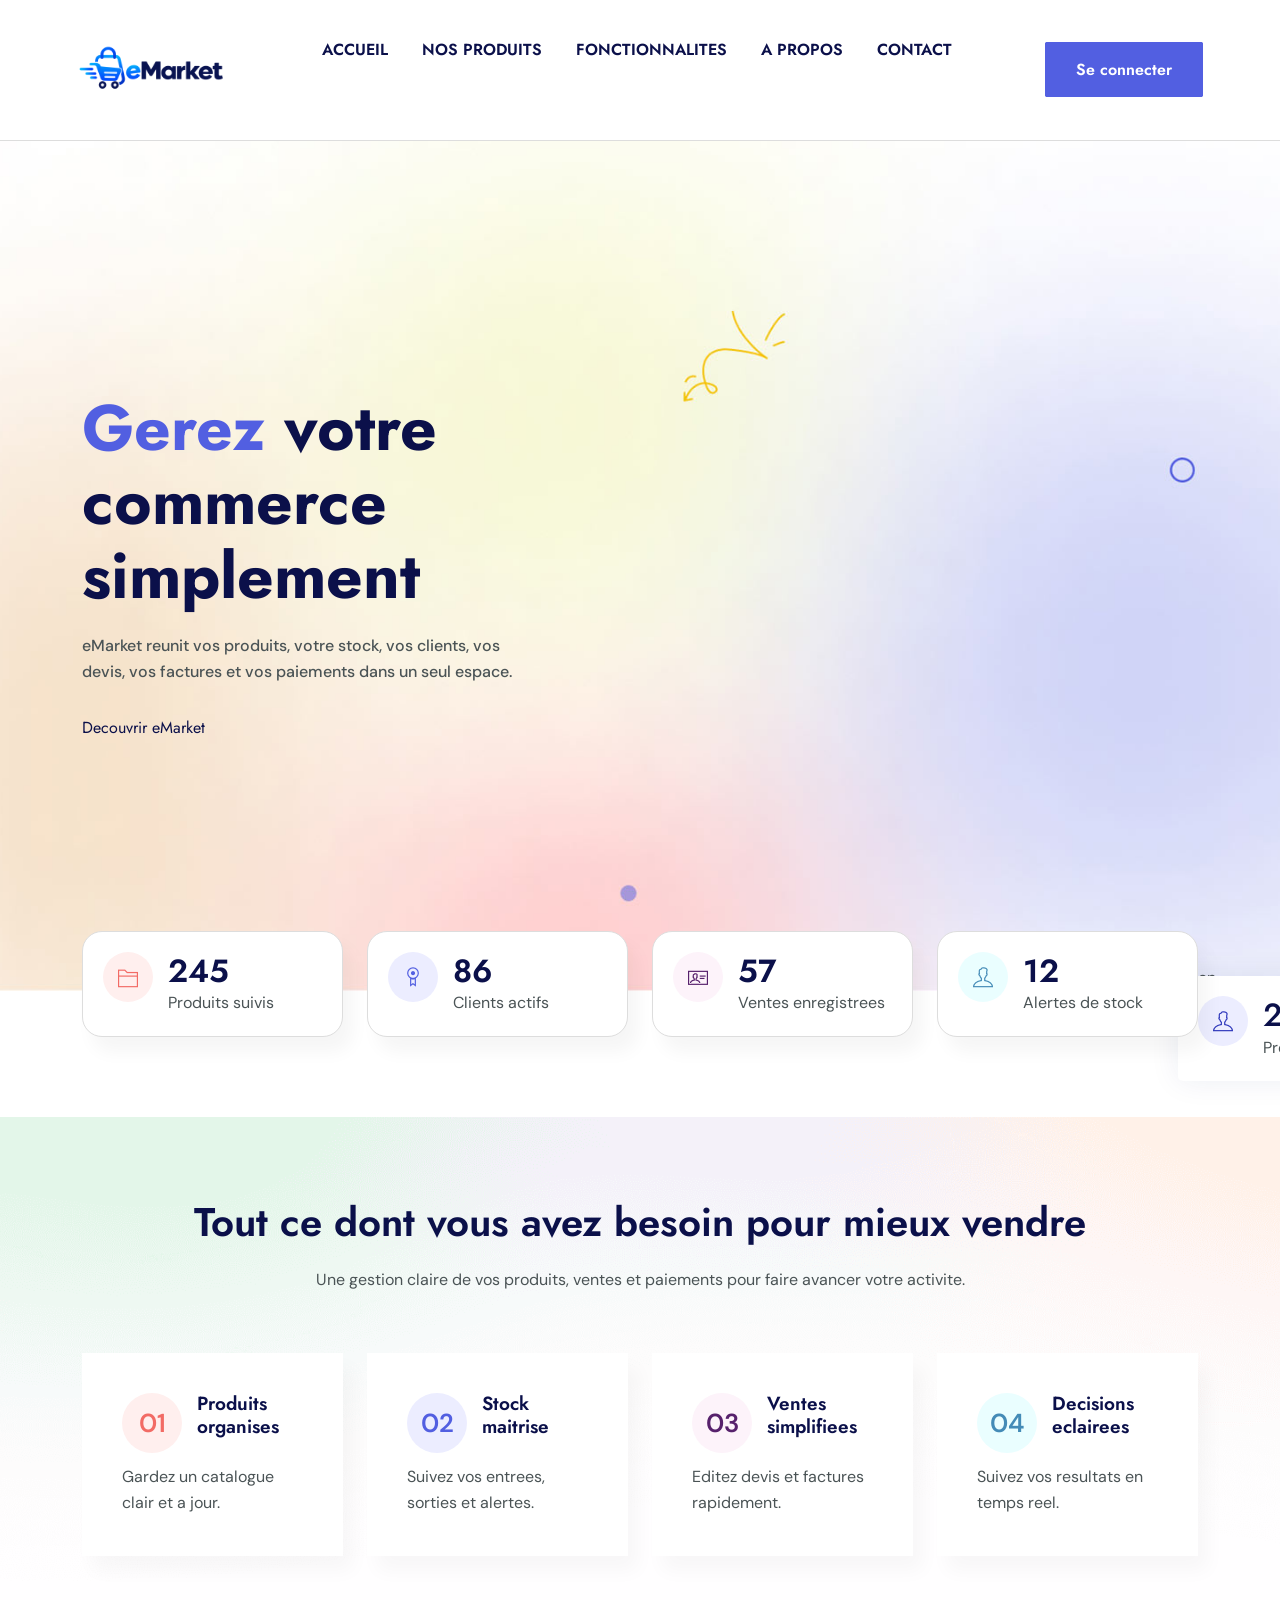
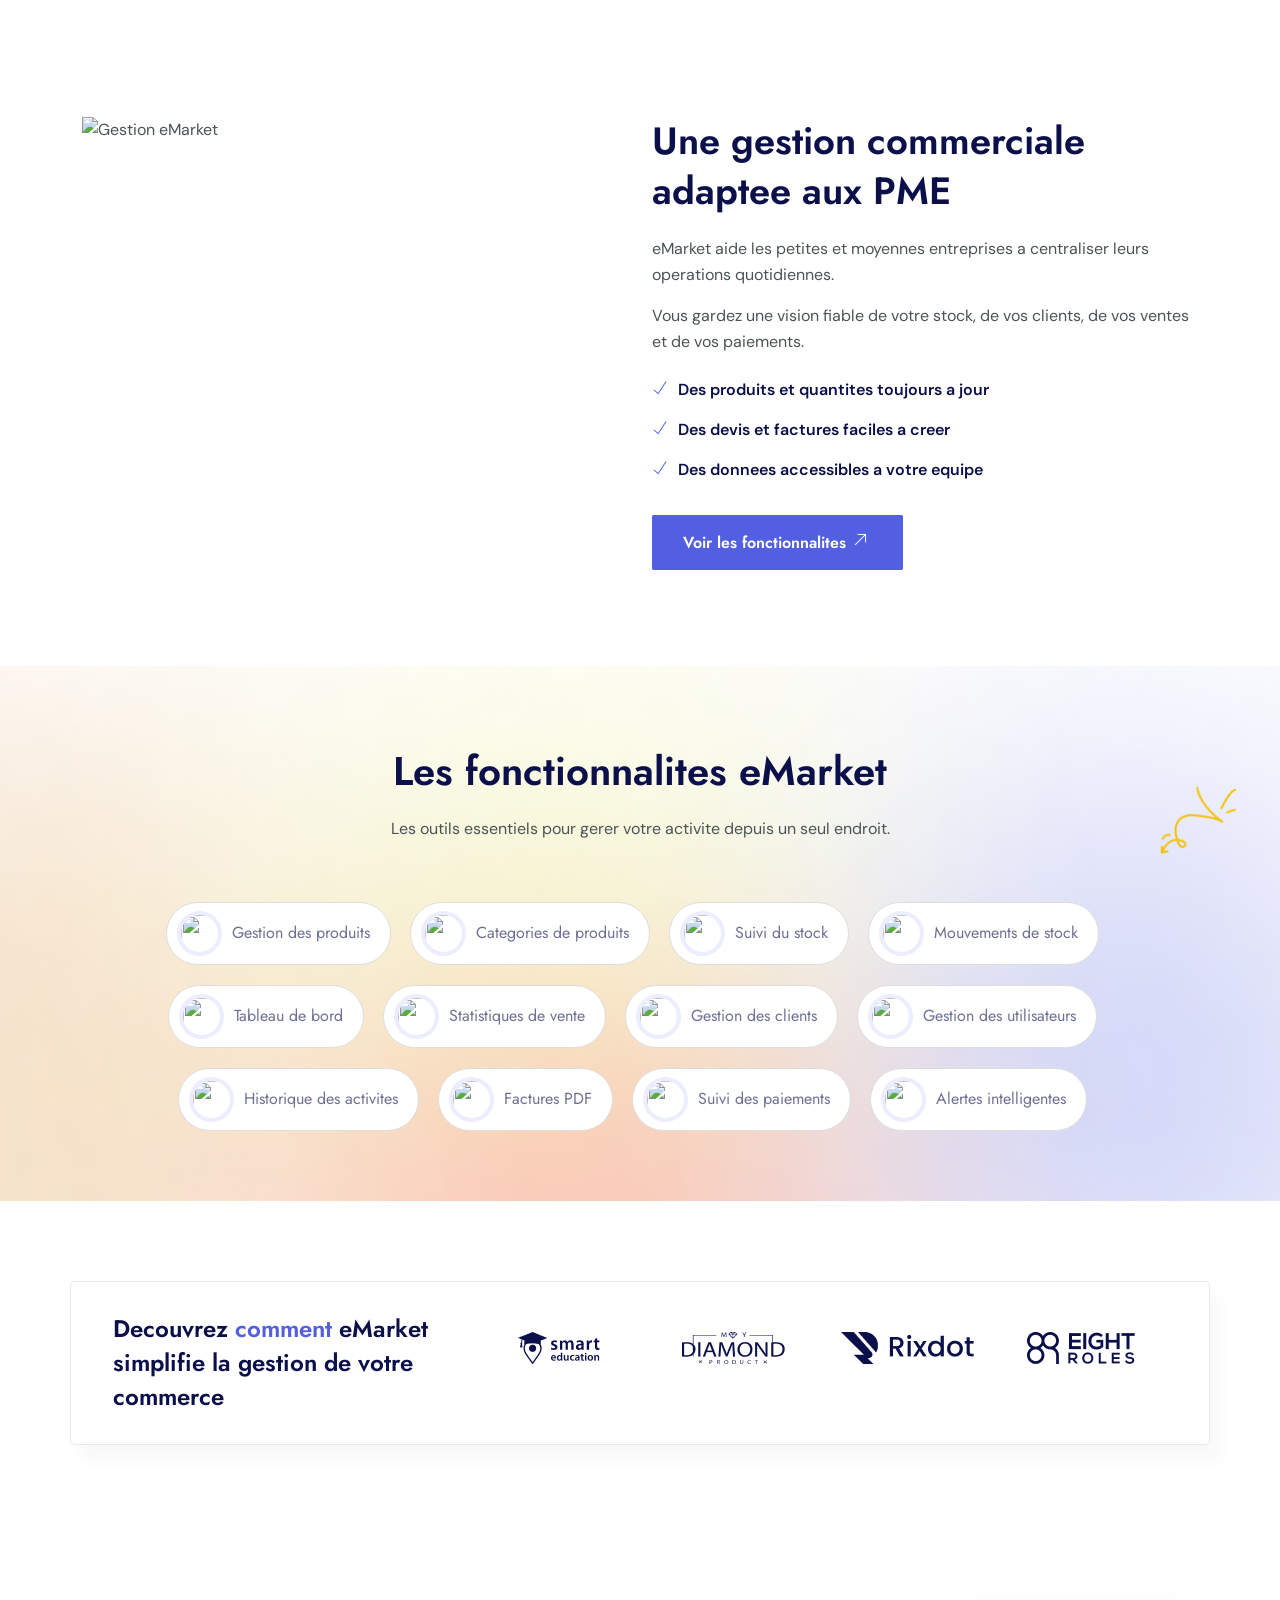
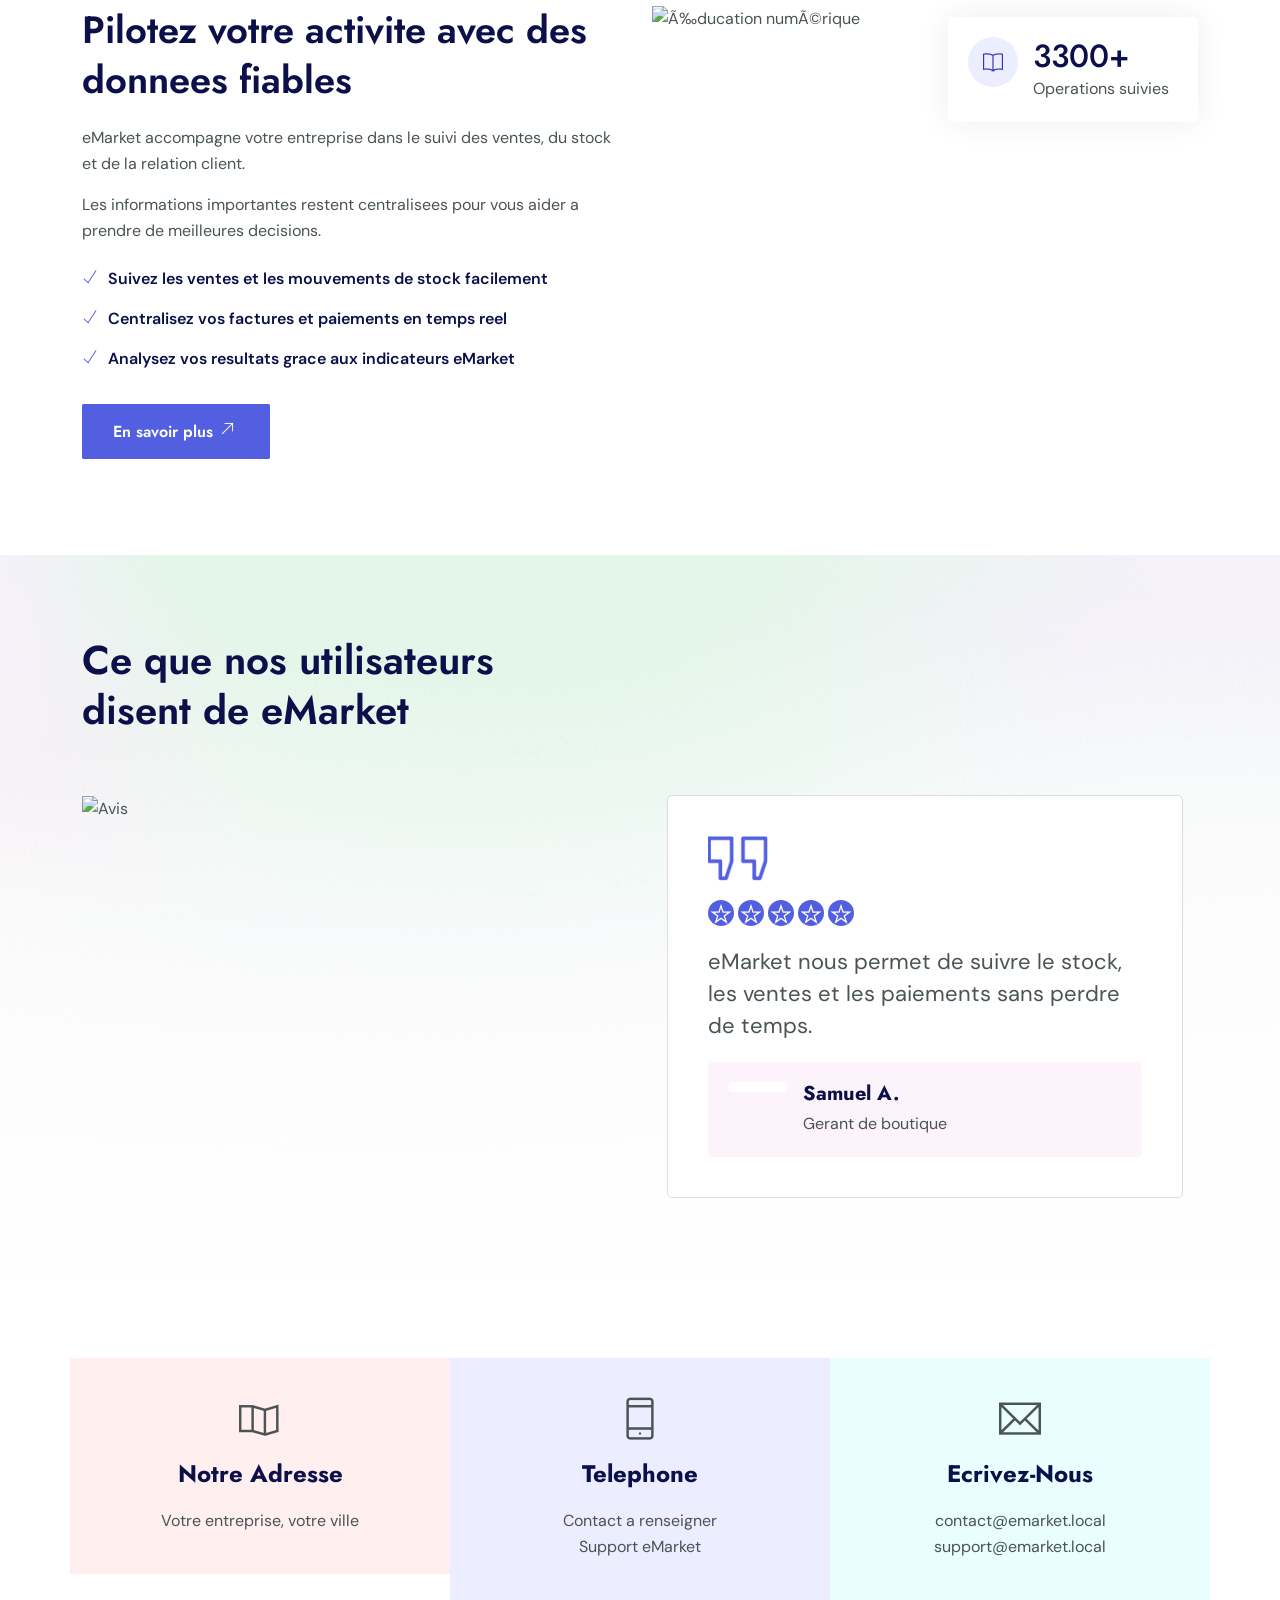
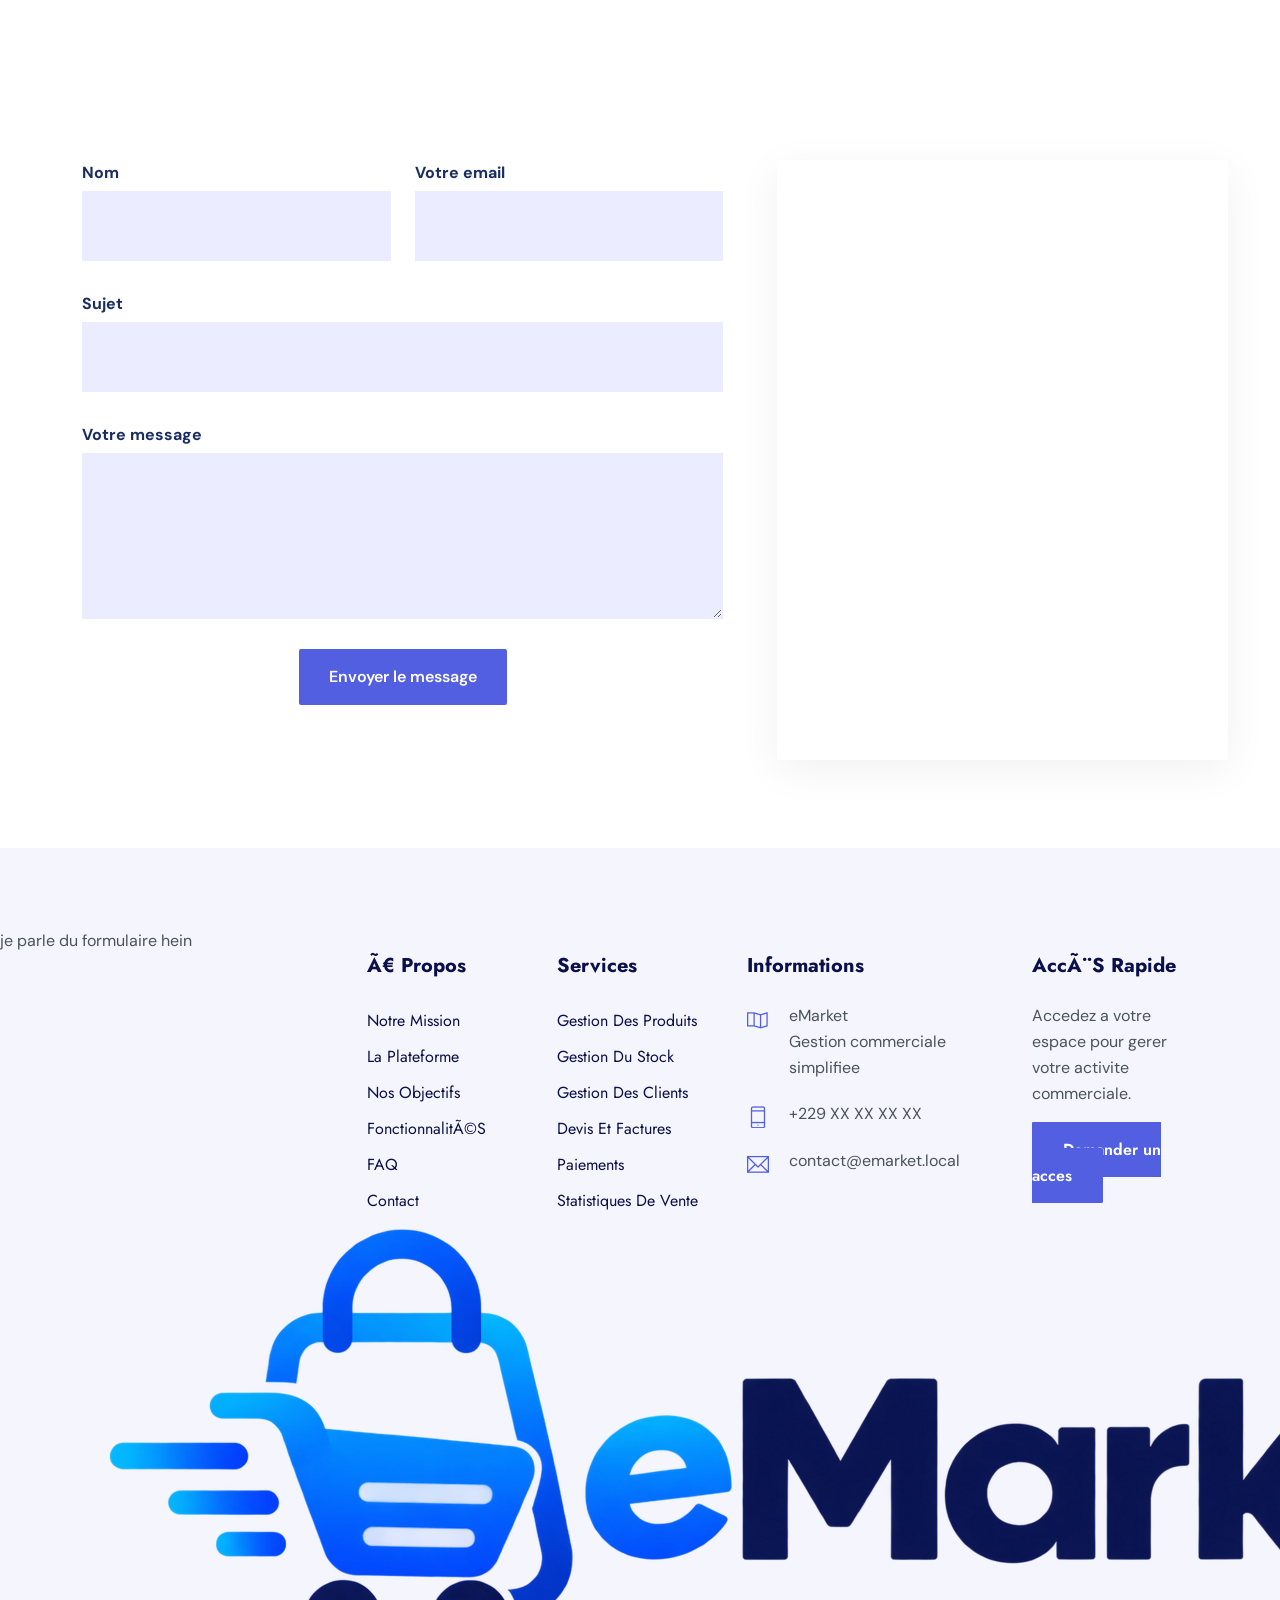
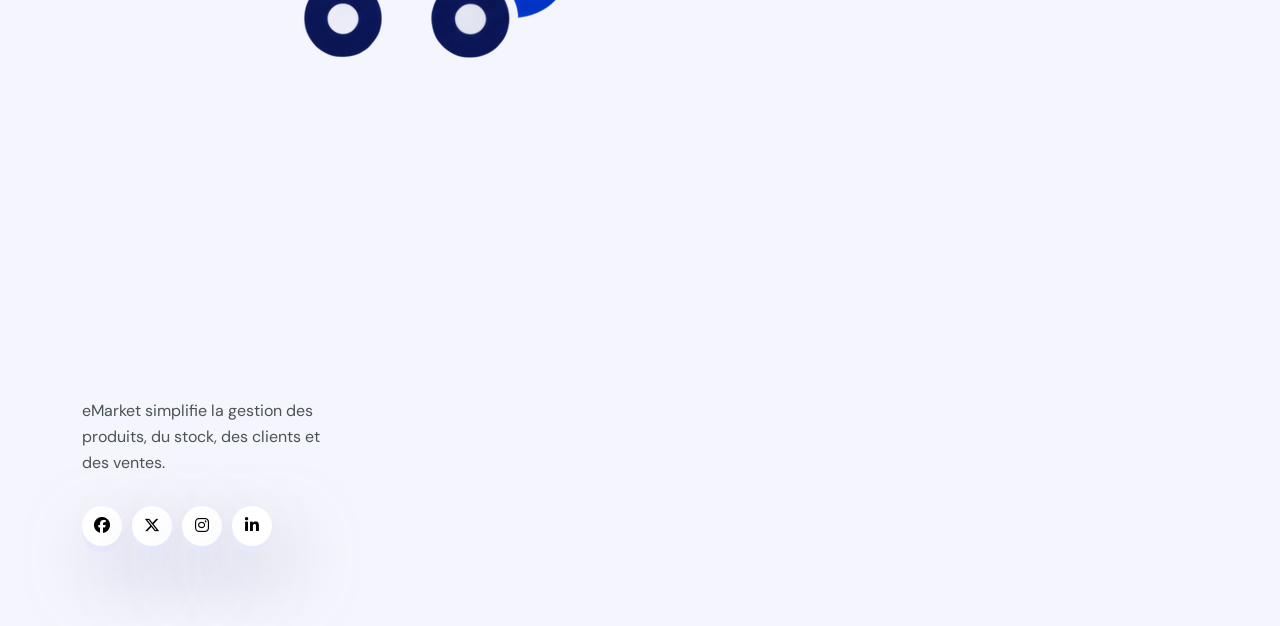
==== commit 376ea1f4: "Ajout des tableaux de bord école et mise à jour des pages enseignant" ====
--- a/font end/index.html
+++ b/font end/index.html
@@ -83,7 +83,7 @@
 
                 <!-- Bouton espace personnel (lien externe) -->
                 <div class="col-20 d-none d-xl-block text-end align-self-center">
-                    <a href="#contact" class="btn_one">Demander un acces</a>
+                    <a href="Connexion.html" class="btn_one">Se connecter</a>
                 </div>
 
                 <!-- Menu mobile -->
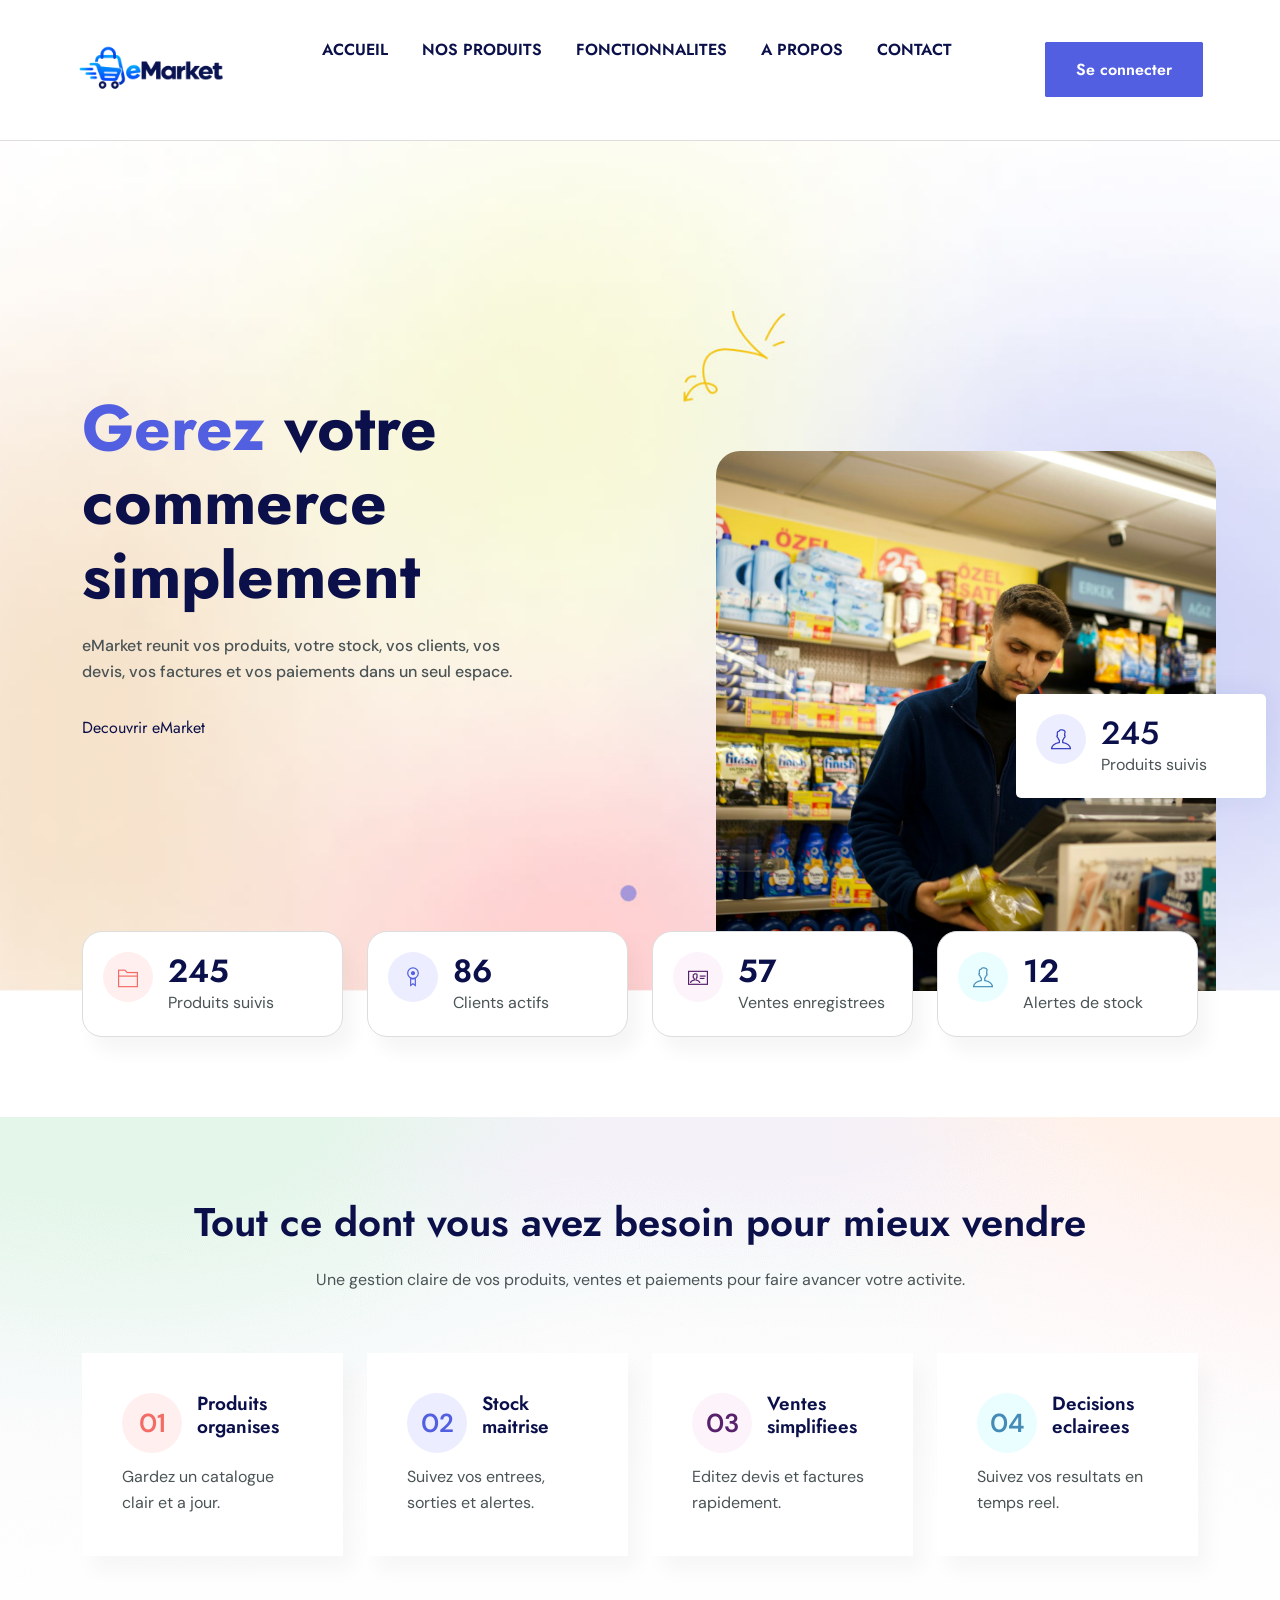
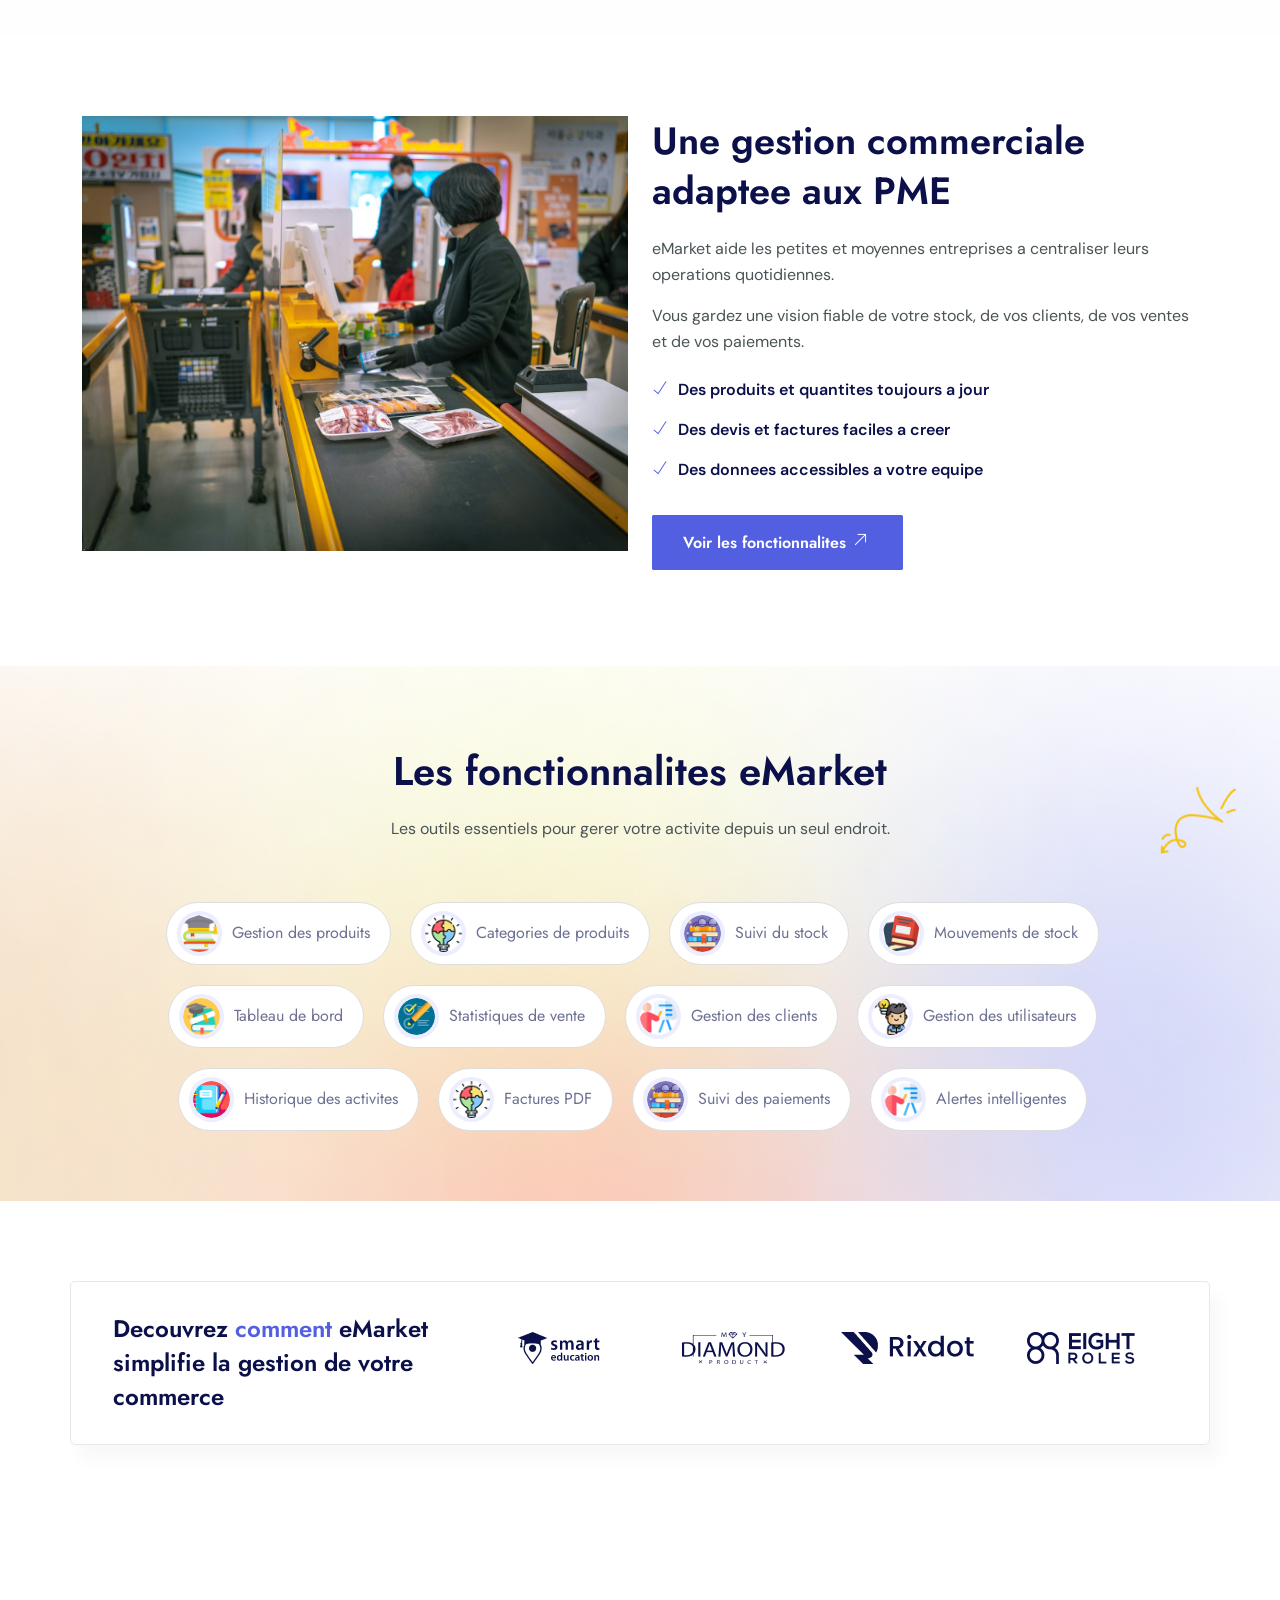
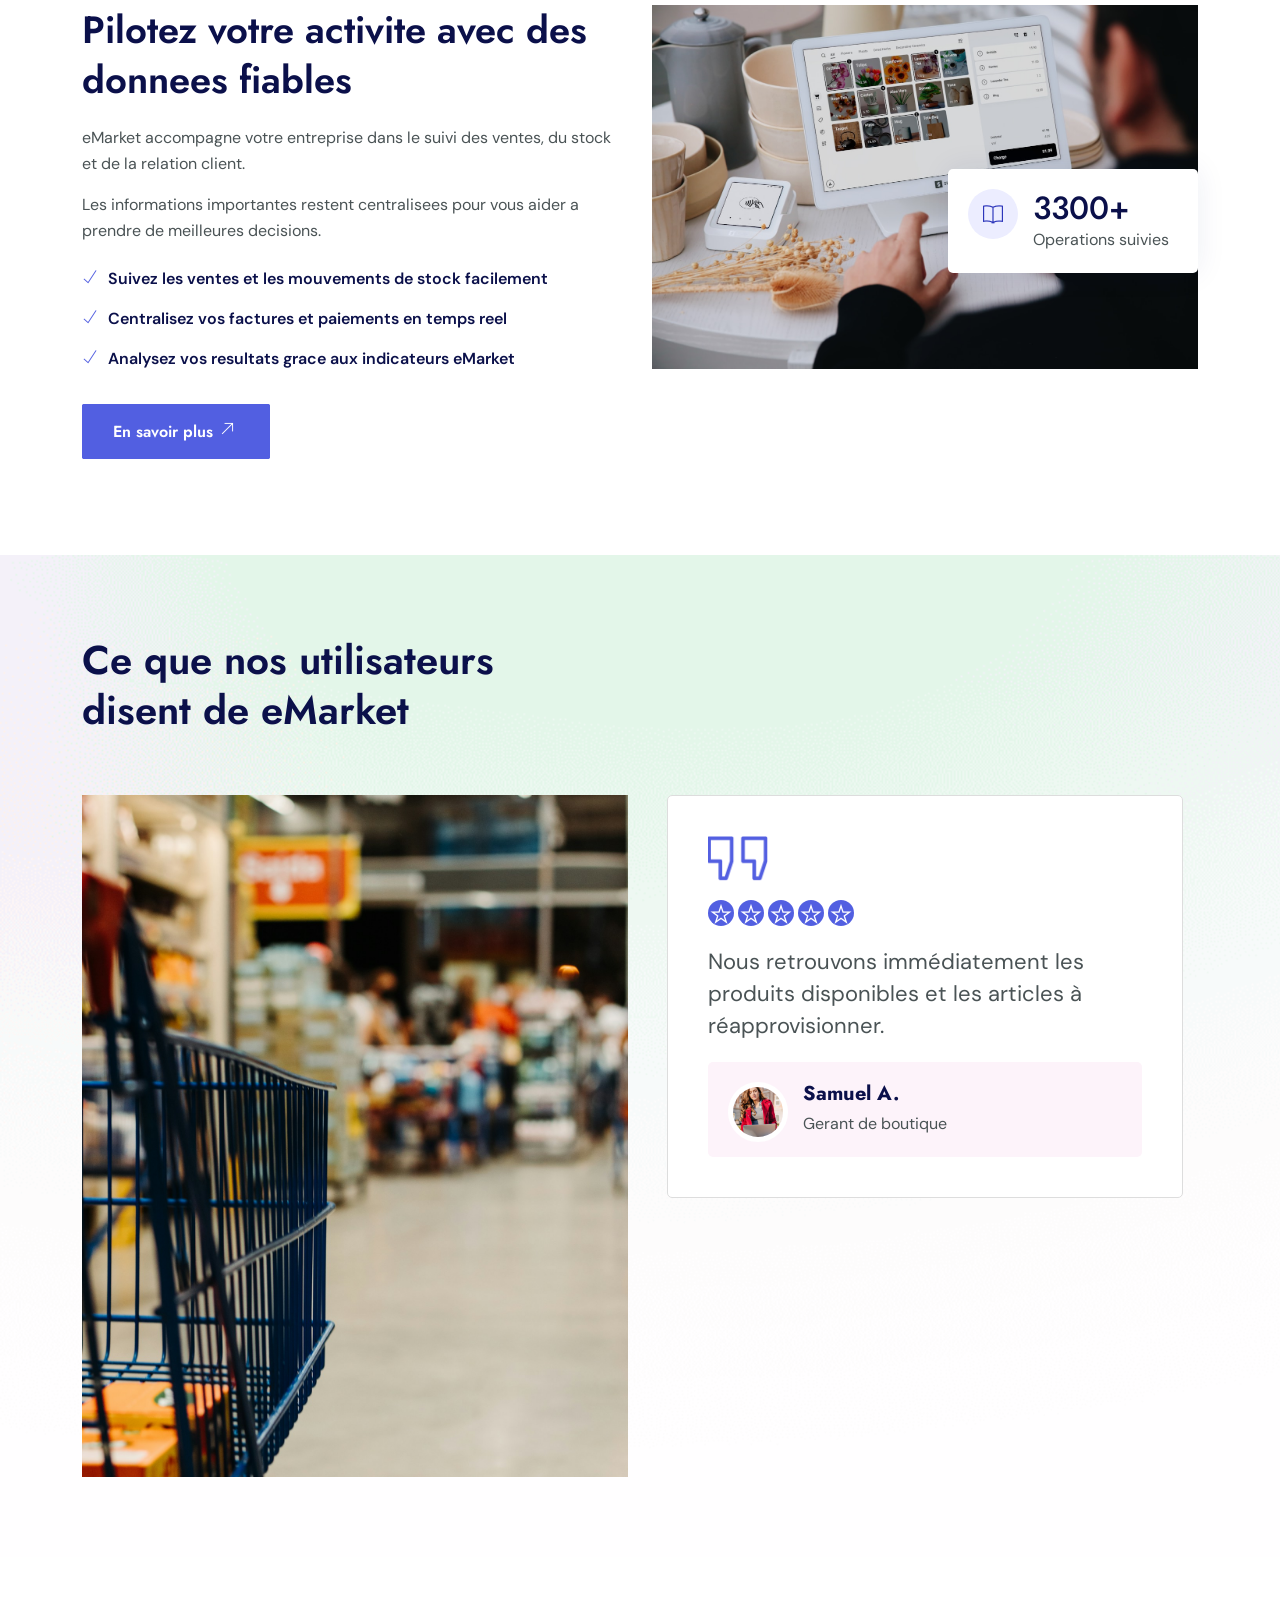
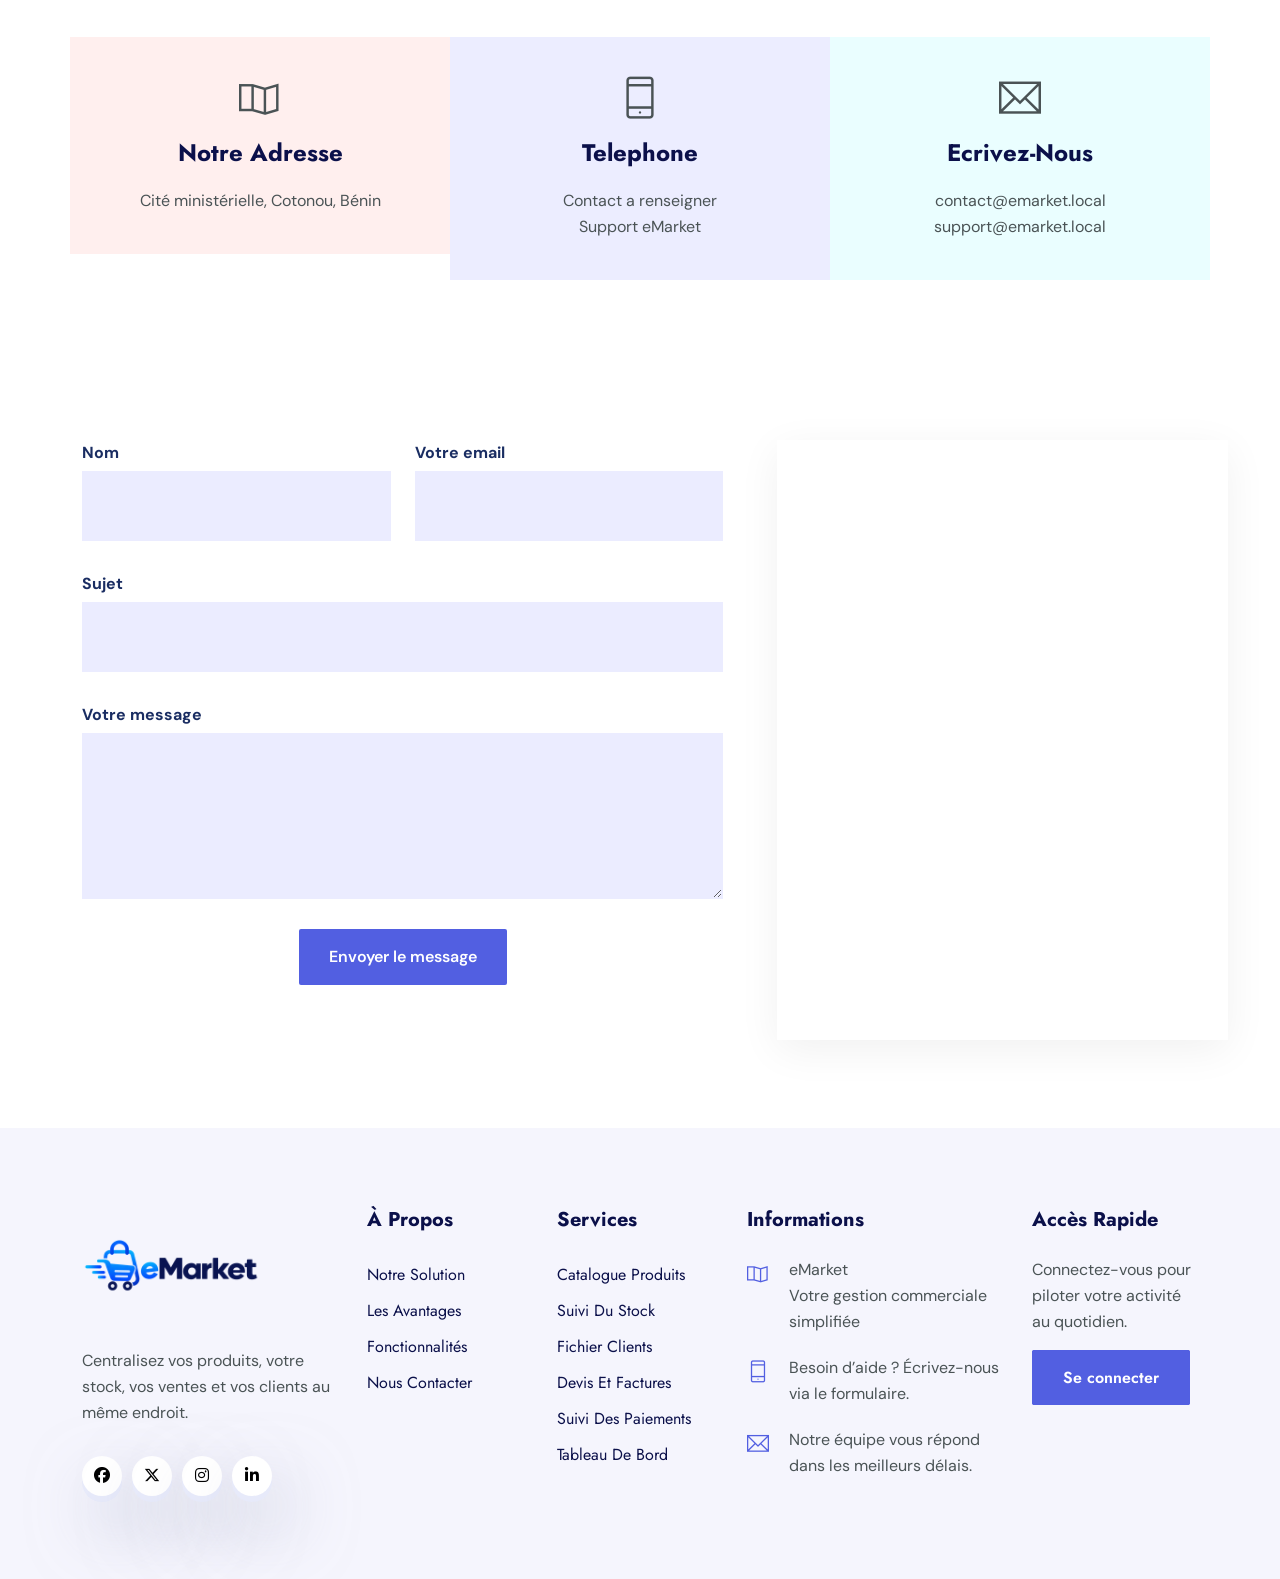
==== commit d0026a49: "Ajout des tableaux de bord école et mise à jour des pages enseignant" ====
--- a/font end/index.html
+++ b/font end/index.html
@@ -111,7 +111,7 @@
                 </div>
                 <div class="col-lg-6 col-sm-12 col-xs-12">
                     <div class="hero-text-img">
-                        <img src="assets/img/hero2.png" class="img-fluid" alt="Illustration">
+                        <img src="assets/img/emarket/hero-commerce.jpg" class="img-fluid emarket-hero-image" alt="Caissier dans un supermarché" loading="eager" style="width: 500px; height: 540px; object-fit: cover; object-position: center; border-radius: 24px 24px 0 0;">
                         <div class="home_ps">
                             <span class="ti-user"></span>
                             <h2>245</h2>
@@ -155,7 +155,7 @@
             <div class="row">
                 <div class="col-lg-6 col-sm-12 col-xs-12 wow fadeInUp" data-wow-duration="1s" data-wow-delay="0.2s" data-wow-offset="0">
                     <div class="ab_img">
-                        <img src="assets/img/imageprof.png" class="img-fluid" alt="Gestion eMarket">
+                        <img src="assets/img/emarket/business-team.jpg" class="img-fluid" alt="Passage en caisse dans un supermarché" loading="lazy">
                     </div>
                 </div>
                 <div class="col-lg-6 col-sm-12 col-xs-12 wow fadeInUp" data-wow-duration="1s" data-wow-delay="0.1s" data-wow-offset="0">
@@ -233,7 +233,7 @@
                 </div>
                 <div class="col-lg-6 col-sm-12 col-xs-12 wow fadeInUp" data-wow-duration="1s" data-wow-delay="0.2s" data-wow-offset="0">
                     <div class="ab_img">
-                        <img src="assets/img/image.png" class="img-fluid" alt="Ã‰ducation numÃ©rique">
+                        <img src="assets/img/emarket/dashboard.jpg" class="img-fluid" alt="Terminal de point de vente en magasin" loading="lazy">
                         <div class="home_ps2">
                             <span class="ti-book"></span>
                             <h2> 3300+</h2>
@@ -254,7 +254,7 @@
             <div class="row">
                 <div class="col-lg-6 col-sm-12 col-xs-12">
                     <div class="ab_img">
-                        <img src="assets/img/review.png" class="img-fluid" alt="Avis">
+                        <img src="assets/img/emarket/customer-service.jpg" class="img-fluid" alt="Chariot dans les rayons d’un supermarché" loading="eager">
                     </div>
                 </div>
                 <div class="col-lg-6 col-sm-12 col-xs-12">
@@ -262,7 +262,7 @@
                         <!-- TÃ©moignage 1 -->
                         <div class="testimonial">
                             <img src="assets/img/quote.png" alt="">
-                            <div class="testimonial_content"><i class="ti-star"></i><i class="ti-star"></i><i class="ti-star"></i><i class="ti-star"></i><i class="ti-star"></i><p>eMarket nous permet de suivre le stock, les ventes et les paiements sans perdre de temps.</p></div>
+                            <div class="testimonial_content"><i class="ti-star"></i><i class="ti-star"></i><i class="ti-star"></i><i class="ti-star"></i><i class="ti-star"></i><p>Nous retrouvons immédiatement les produits disponibles et les articles à réapprovisionner.</p></div>
                             <div class="testi_pic_title">
                                 <img src="assets/img/testimonial/1.png" alt="">
                                 <h4>Samuel A.</h4><p>Gerant de boutique</p>
@@ -271,7 +271,7 @@
                         <!-- TÃ©moignage 2 -->
                         <div class="testimonial">
                             <img src="assets/img/quote.png" alt="">
-                            <div class="testimonial_content"><i class="ti-star"></i><i class="ti-star"></i><i class="ti-star"></i><i class="ti-star"></i><i class="ti-star"></i><p>eMarket nous permet de suivre le stock, les ventes et les paiements sans perdre de temps.</p></div>
+                            <div class="testimonial_content"><i class="ti-star"></i><i class="ti-star"></i><i class="ti-star"></i><i class="ti-star"></i><i class="ti-star"></i><p>Les devis et les factures sont prêts plus vite, ce qui simplifie le suivi de nos ventes.</p></div>
                             <div class="testi_pic_title">
                                 <img src="assets/img/testimonial/2.png" alt="">
                                 <h4>Clarisse M.</h4><p>Responsable des ventes</p>
@@ -280,7 +280,7 @@
                         <!-- TÃ©moignage 3 -->
                         <div class="testimonial">
                             <img src="assets/img/quote.png" alt="">
-                            <div class="testimonial_content"><i class="ti-star"></i><i class="ti-star"></i><i class="ti-star"></i><i class="ti-star"></i><i class="ti-star"></i><p>eMarket nous permet de suivre le stock, les ventes et les paiements sans perdre de temps.</p></div>
+                            <div class="testimonial_content"><i class="ti-star"></i><i class="ti-star"></i><i class="ti-star"></i><i class="ti-star"></i><i class="ti-star"></i><p>Le tableau de bord donne une vision claire des mouvements de stock et des paiements à suivre.</p></div>
                             <div class="testi_pic_title">
                                 <img src="assets/img/testimonial/3.png" alt="">
                                 <h4>Paul K.</h4><p>Gestionnaire de stock</p>
@@ -302,7 +302,7 @@
 						<div class="single_address sa_one">
 							<i class="ti-map"></i>
 							<h4>Notre adresse</h4>
-							<p>Votre entreprise, votre ville</p>
+							<p>Cité ministérielle, Cotonou, Bénin</p>
 						</div>
 					</div><!-- END COL -->
 					<div class="col-lg-4 col-sm-4 col-xs-12 no-padding wow fadeInUp" data-wow-duration="1s" data-wow-delay="0.2s" data-wow-offset="0">
@@ -358,7 +358,7 @@
 						</div>
 					</div><!-- END COL  -->
 					<div class="col-lg-5 col-sm-12 col-xs-12 wow fadeInUp" data-wow-duration="1s" data-wow-delay="0.2s" data-wow-offset="0">		<div class="map">
-							<iframe src="https://www.google.com/maps/place/Cit%C3%A9+minist%C3%A9rielle/@6.3512042,2.4020654,17z/data=!3m1!4b1!4m6!3m5!1s0x1023550029eecbe3:0xfcd75e8dc0c31c58!8m2!3d6.3512042!4d2.4046457!16s%2Fg%2F11zj64pgjc?hl=bn&entry=ttu&g_ep=EgoyMDI2MDcxNS4wIKXMDSoASAFQAw%3D%3D" style="border:0;" allowfullscreen="" aria-hidden="false" tabindex="0"></iframe>
+							<iframe src="https://www.google.com/maps?q=6.3512042,2.4046457&z=17&output=embed" style="border:0;" allowfullscreen="" loading="lazy" referrerpolicy="no-referrer-when-downgrade" title="Localisation eMarket : Cité ministérielle, Cotonou"></iframe>
 						</div>					
 					</div><!-- END COL  -->				
 				</div><!-- END ROW -->				
@@ -368,7 +368,7 @@
 
 
     <!-- ===== FOOTER ===== -->
-    <div class="footer section-padding">je parle du formulaire hein
+    <div class="footer section-padding">
         
         <div class="container">
             <div class="row">
@@ -376,8 +376,8 @@
                 <!-- Colonne 1 - Logo & rÃ©seaux -->
                 <div class="col-lg-3 col-sm-6 col-xs-12">
                     <div class="single_footer">
-                        <a href="#home"><img src="assets/img/logo.png" alt="eMarket"></a>
-                        <p>eMarket simplifie la gestion des produits, du stock, des clients et des ventes.</p>
+                        <a href="#home"><img src="assets/img/logo.png" class="footer-logo" alt="eMarket" style="width: 180px; height: auto; max-width: 100%;"></a>
+                        <p>Centralisez vos produits, votre stock, vos ventes et vos clients au même endroit.</p>
                         <div class="social_profile">
                             <ul>
                                 <li><a class="f_facebook" href="#"><i class="fa-brands fa-facebook-f"></i></a></li>
@@ -392,14 +392,12 @@
                 <!-- Colonne 2 - Ã€ propos (liens internes) -->
                 <div class="col-lg-2 col-sm-6 col-xs-12">
                     <div class="single_footer">
-                        <h4>Ã€ propos</h4>
+                        <h4>À propos</h4>
                         <ul>
-                            <li><a href="#about">Notre mission</a></li>
-                            <li><a href="#procedures">La plateforme</a></li>
-                            <li><a href="#about">Nos objectifs</a></li>
-                            <li><a href="#procedures">FonctionnalitÃ©s</a></li>
-                            <li><a href="#contact">FAQ</a></li>
-                            <li><a href="#contact">Contact</a></li>
+                            <li><a href="#about">Notre solution</a></li>
+                            <li><a href="#produits">Les avantages</a></li>
+                            <li><a href="#procedures">Fonctionnalités</a></li>
+                            <li><a href="#contact">Nous contacter</a></li>
                         </ul>
                     </div>
                 </div>
@@ -408,7 +406,7 @@
                 <div class="col-lg-2 col-sm-6 col-xs-12">
                     <div class="single_footer">
                         <h4>Services</h4>
-                        <ul><li><a href="#produits">Gestion des produits</a></li><li><a href="#produits">Gestion du stock</a></li><li><a href="#procedures">Gestion des clients</a></li><li><a href="#procedures">Devis et factures</a></li><li><a href="#procedures">Paiements</a></li><li><a href="#procedures">Statistiques de vente</a></li></ul>
+                        <ul><li><a href="#procedures">Catalogue produits</a></li><li><a href="#procedures">Suivi du stock</a></li><li><a href="#procedures">Fichier clients</a></li><li><a href="#procedures">Devis et factures</a></li><li><a href="#procedures">Suivi des paiements</a></li><li><a href="#procedures">Tableau de bord</a></li></ul>
                     </div>
                 </div>
 
@@ -418,15 +416,15 @@
                         <h4>Informations</h4>
                         <div class="sf_contact">
                             <span class="ti-map"></span>
-                            <p>eMarket<br>Gestion commerciale simplifiee</p>
+                            <p>eMarket<br>Votre gestion commerciale simplifiée</p>
                         </div>
                         <div class="sf_contact">
                             <span class="ti-mobile"></span>
-                            <p>+229 XX XX XX XX</p>
+                            <p>Besoin d’aide ? Écrivez-nous via le formulaire.</p>
                         </div>
                         <div class="sf_contact">
                             <span class="ti-email"></span>
-                            <p>contact@emarket.local</p>
+                            <p>Notre équipe vous répond dans les meilleurs délais.</p>
                         </div>
                     </div>
                 </div>
@@ -434,9 +432,9 @@
                 <!-- Colonne 5 - AccÃ¨s rapide / Login -->
                 <div class="col-lg-2 col-sm-6 col-xs-12">
                     <div class="single_footer">
-                        <h4>AccÃ¨s rapide</h4>
-                        <p>Accedez a votre espace pour gerer votre activite commerciale.</p>
-                        <a href="#contact" class="btn_one">Demander un acces</a>
+                        <h4>Accès rapide</h4>
+                        <p>Connectez-vous pour piloter votre activité au quotidien.</p>
+                        <a href="Connexion.html" class="btn_one">Se connecter</a>
                     </div>
                 </div>
 
--- a/font end/assets/css/style.css
+++ b/font end/assets/css/style.css
@@ -2348,6 +2348,11 @@
 .single_footer{margin-bottom:30px;}
 }
 .single_footer img{margin-bottom:20px;}
+.single_footer .footer-logo{
+	width: 180px;
+	height: auto;
+	max-width: 100%;
+}
 .single_footer h4 {
 	color: #0b104a;
 	margin-top: 0;
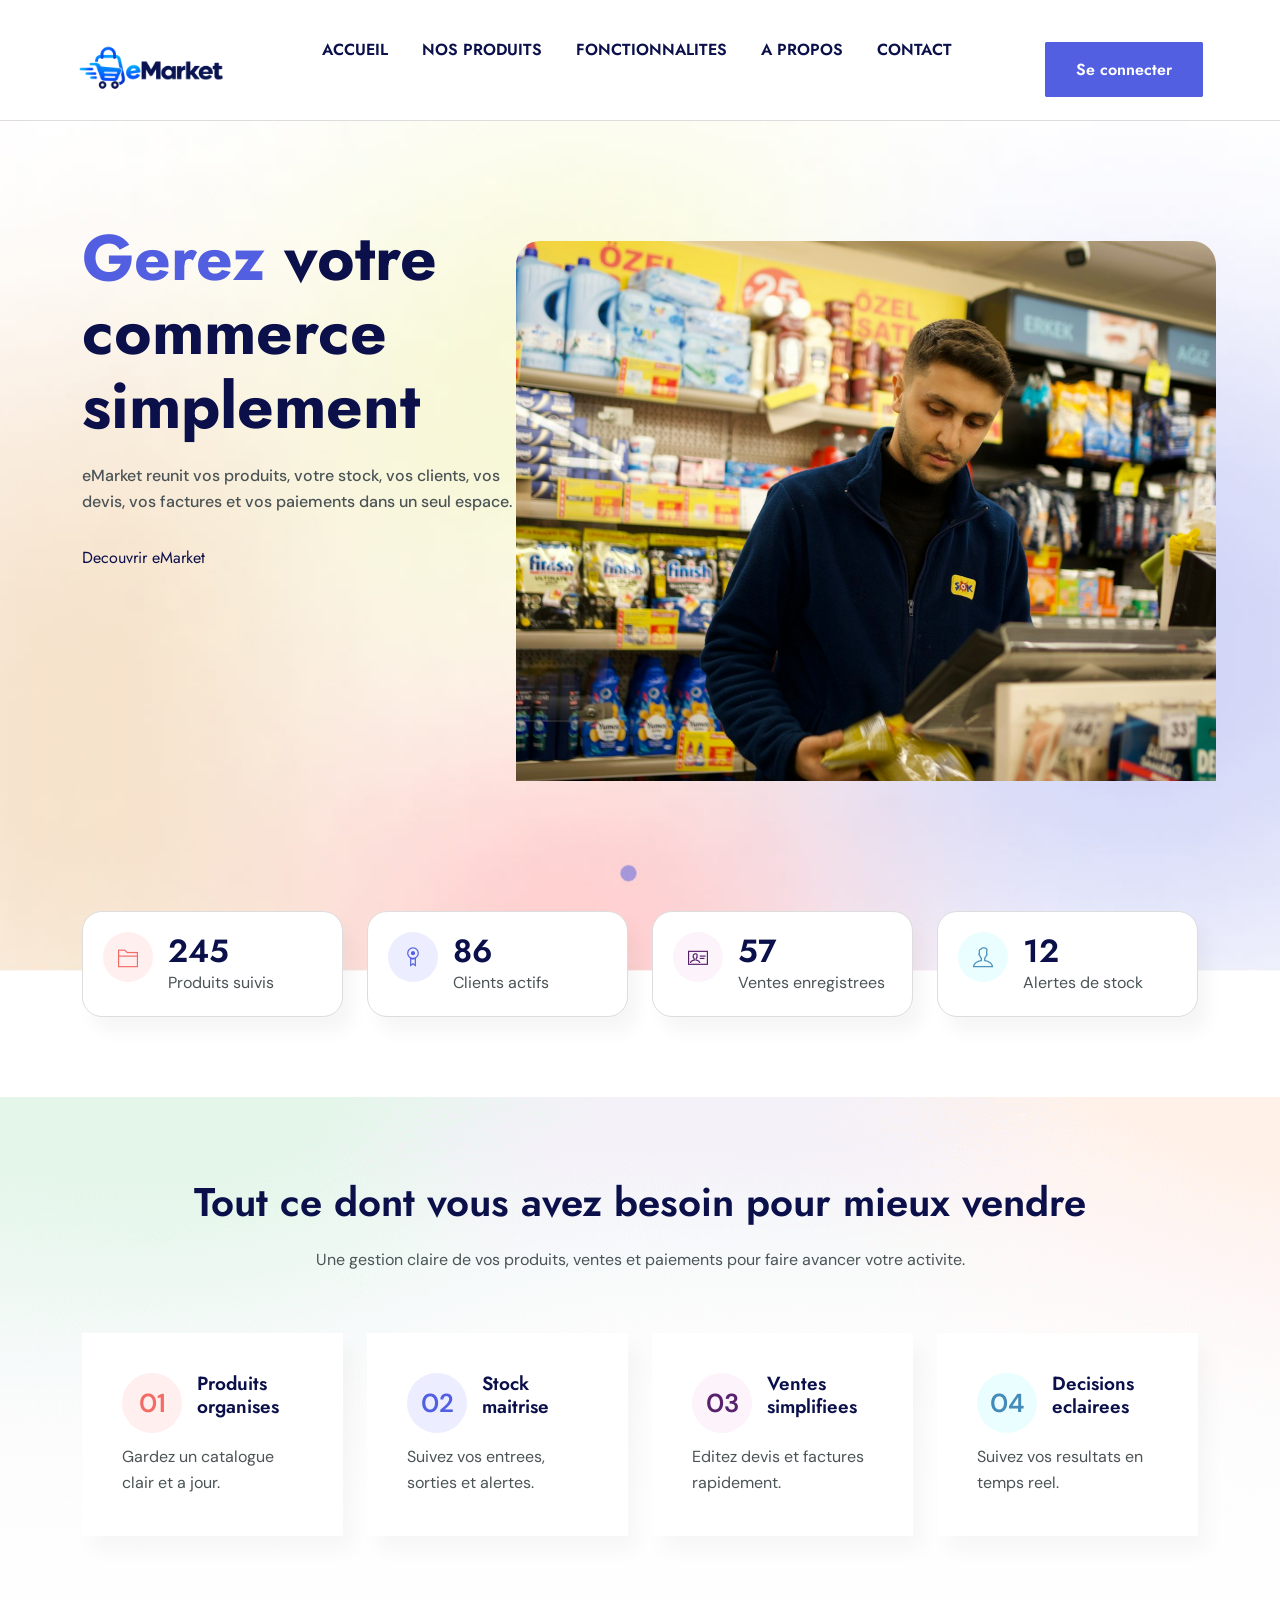
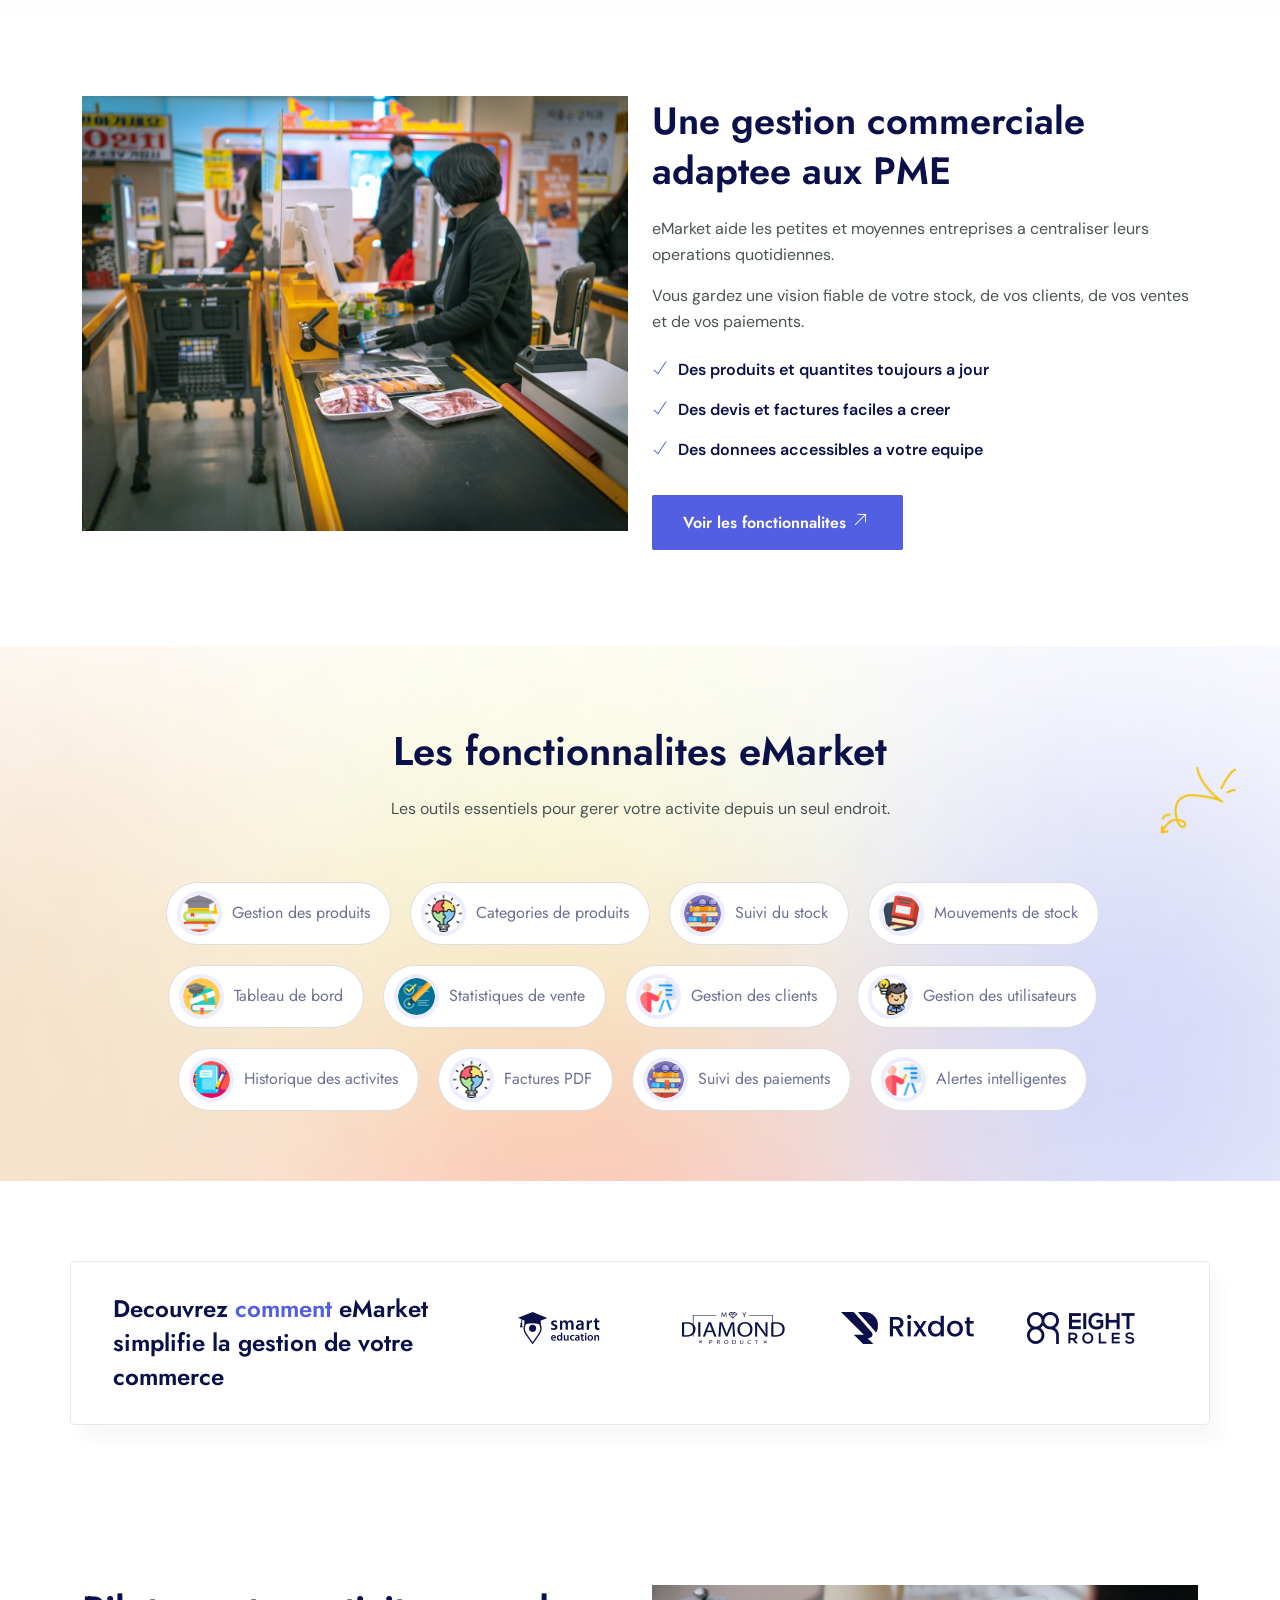
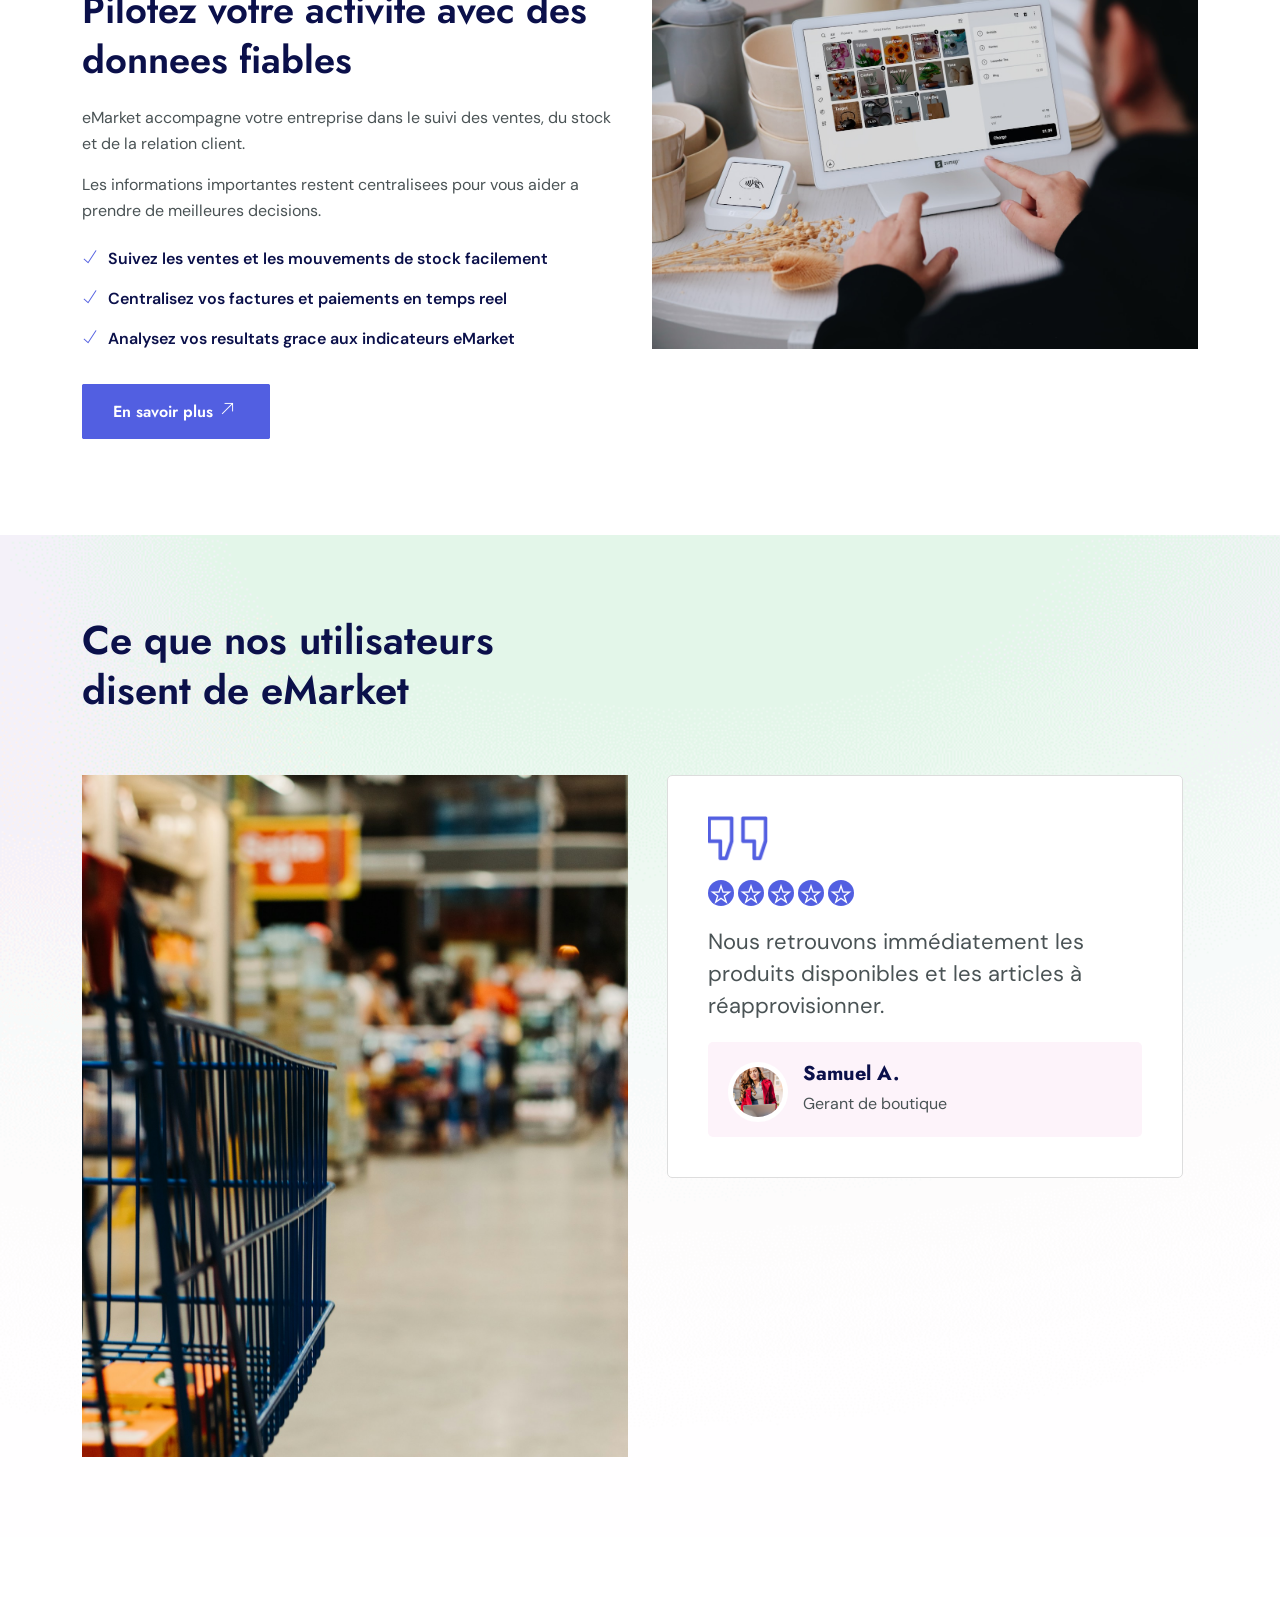
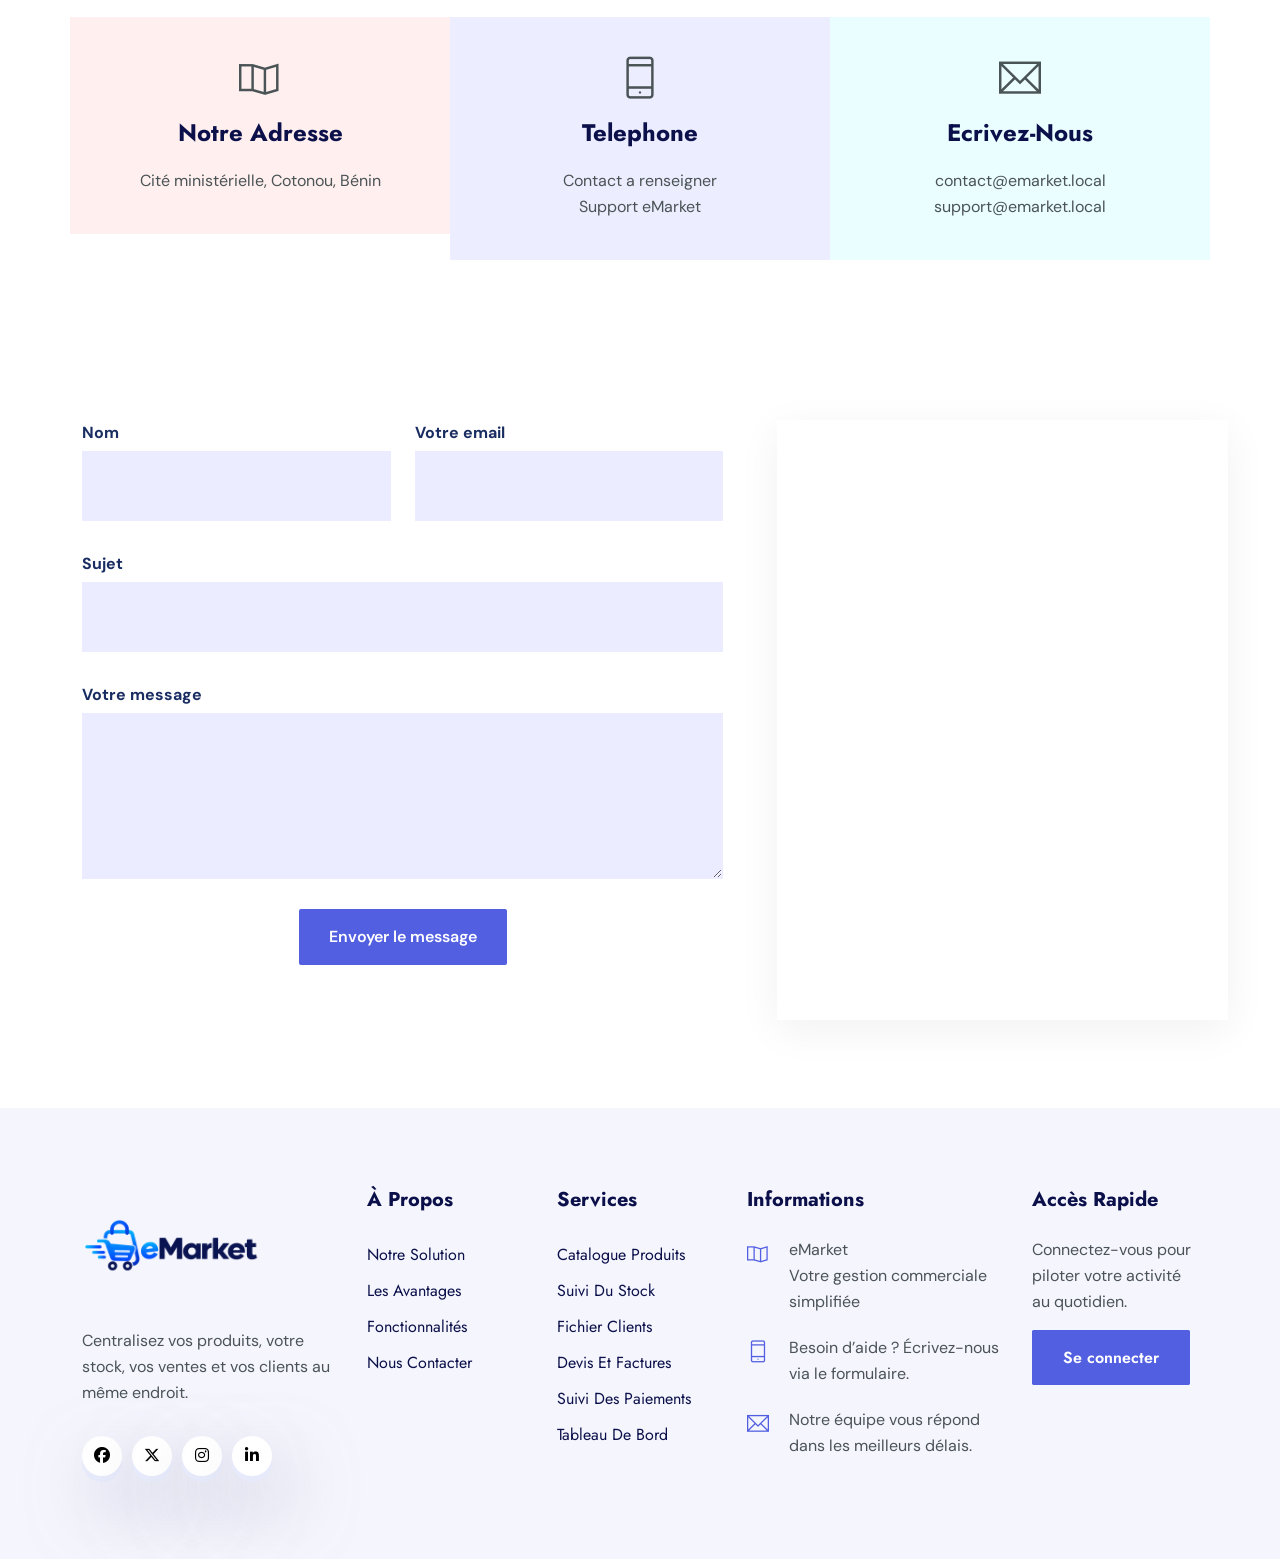
==== commit 4607360c: "Mise à jour du frontend" ====
--- a/font end/index.html
+++ b/font end/index.html
@@ -111,12 +111,8 @@
                 </div>
                 <div class="col-lg-6 col-sm-12 col-xs-12">
                     <div class="hero-text-img">
-                        <img src="assets/img/emarket/hero-commerce.jpg" class="img-fluid emarket-hero-image" alt="Caissier dans un supermarché" loading="eager" style="width: 500px; height: 540px; object-fit: cover; object-position: center; border-radius: 24px 24px 0 0;">
-                        <div class="home_ps">
-                            <span class="ti-user"></span>
-                            <h2>245</h2>
-                            <p>Produits suivis</p>
-                        </div>
+                        <img src="assets/img/emarket/hero-commerce.jpg" class="img-fluid emarket-hero-image" alt="Caissier dans un supermarché" loading="eager" style="width: 700px; height: 540px; object-fit: cover; object-position: center; border-radius: 24px 24px 0 0;">
+                       
                     </div>
                 </div>
             </div><!-- /row -->
@@ -234,11 +230,7 @@
                 <div class="col-lg-6 col-sm-12 col-xs-12 wow fadeInUp" data-wow-duration="1s" data-wow-delay="0.2s" data-wow-offset="0">
                     <div class="ab_img">
                         <img src="assets/img/emarket/dashboard.jpg" class="img-fluid" alt="Terminal de point de vente en magasin" loading="lazy">
-                        <div class="home_ps2">
-                            <span class="ti-book"></span>
-                            <h2> 3300+</h2>
-                            <p>Operations suivies</p>
-                        </div>
+                        
                     </div>
                 </div>
             </div><!-- /row -->
--- a/font end/assets/css/style.css
+++ b/font end/assets/css/style.css
@@ -31,6 +31,8 @@
 * ----------------------------------------------------------------------------------------
 */
 body {
+	margin: 0;
+	padding: 0;
 	color: #4a5355;
 	font-family: "DM Sans", sans-serif;
 	font-size: 16px;
@@ -42,6 +44,11 @@
 
 html,
 body { height: 100%;position:relative;  }
+
+#home, .home_bg {
+	margin-top: 0;
+	padding-top: 0;
+}
 h1,
 h2,
 h3,
@@ -258,7 +265,8 @@
 	max-width: 100%;
 }
 #navigation{
-	padding: 20px 65px;
+	padding: 20px 65px 0;
+	margin-bottom: 0;
 	border-bottom: 1px solid #ddd;
 }
 .navigation2{
@@ -478,17 +486,17 @@
 	font-weight: 700;
 	letter-spacing: 0;
 	line-height: 74px;
-	padding-top: 250px;
+	padding-top: 100px;
 	margin-bottom: 20px;
 }
 @media only screen and (max-width:960px){
-.hero-text h1 {padding-top:150px;font-size:64px;line-height:74px;}
+.hero-text h1 {padding-top:100px;font-size:64px;line-height:74px;}
 }
 @media only screen and (max-width:768px){
-.hero-text h1 {padding-top:150px;font-size: 64px;line-height: 74px;}
+.hero-text h1 {padding-top:90px;font-size: 64px;line-height: 74px;}
 }
 @media only screen and (max-width:480px){
-.hero-text h1 {padding-top:150px;font-size: 34px;line-height:44px;}
+.hero-text h1 {padding-top:80px;font-size: 34px;line-height:44px;}
 }
 .hero-text p {
 	width:80%;
@@ -544,7 +552,8 @@
 /*END SUBSCRIBE FIELD*/
 .hero-text-img {
 	position: absolute;
-	bottom: 0;
+	top: 120px;
+	bottom: auto;
 	right:5%;
 }
 .hero-text-img img{position:relative;}
